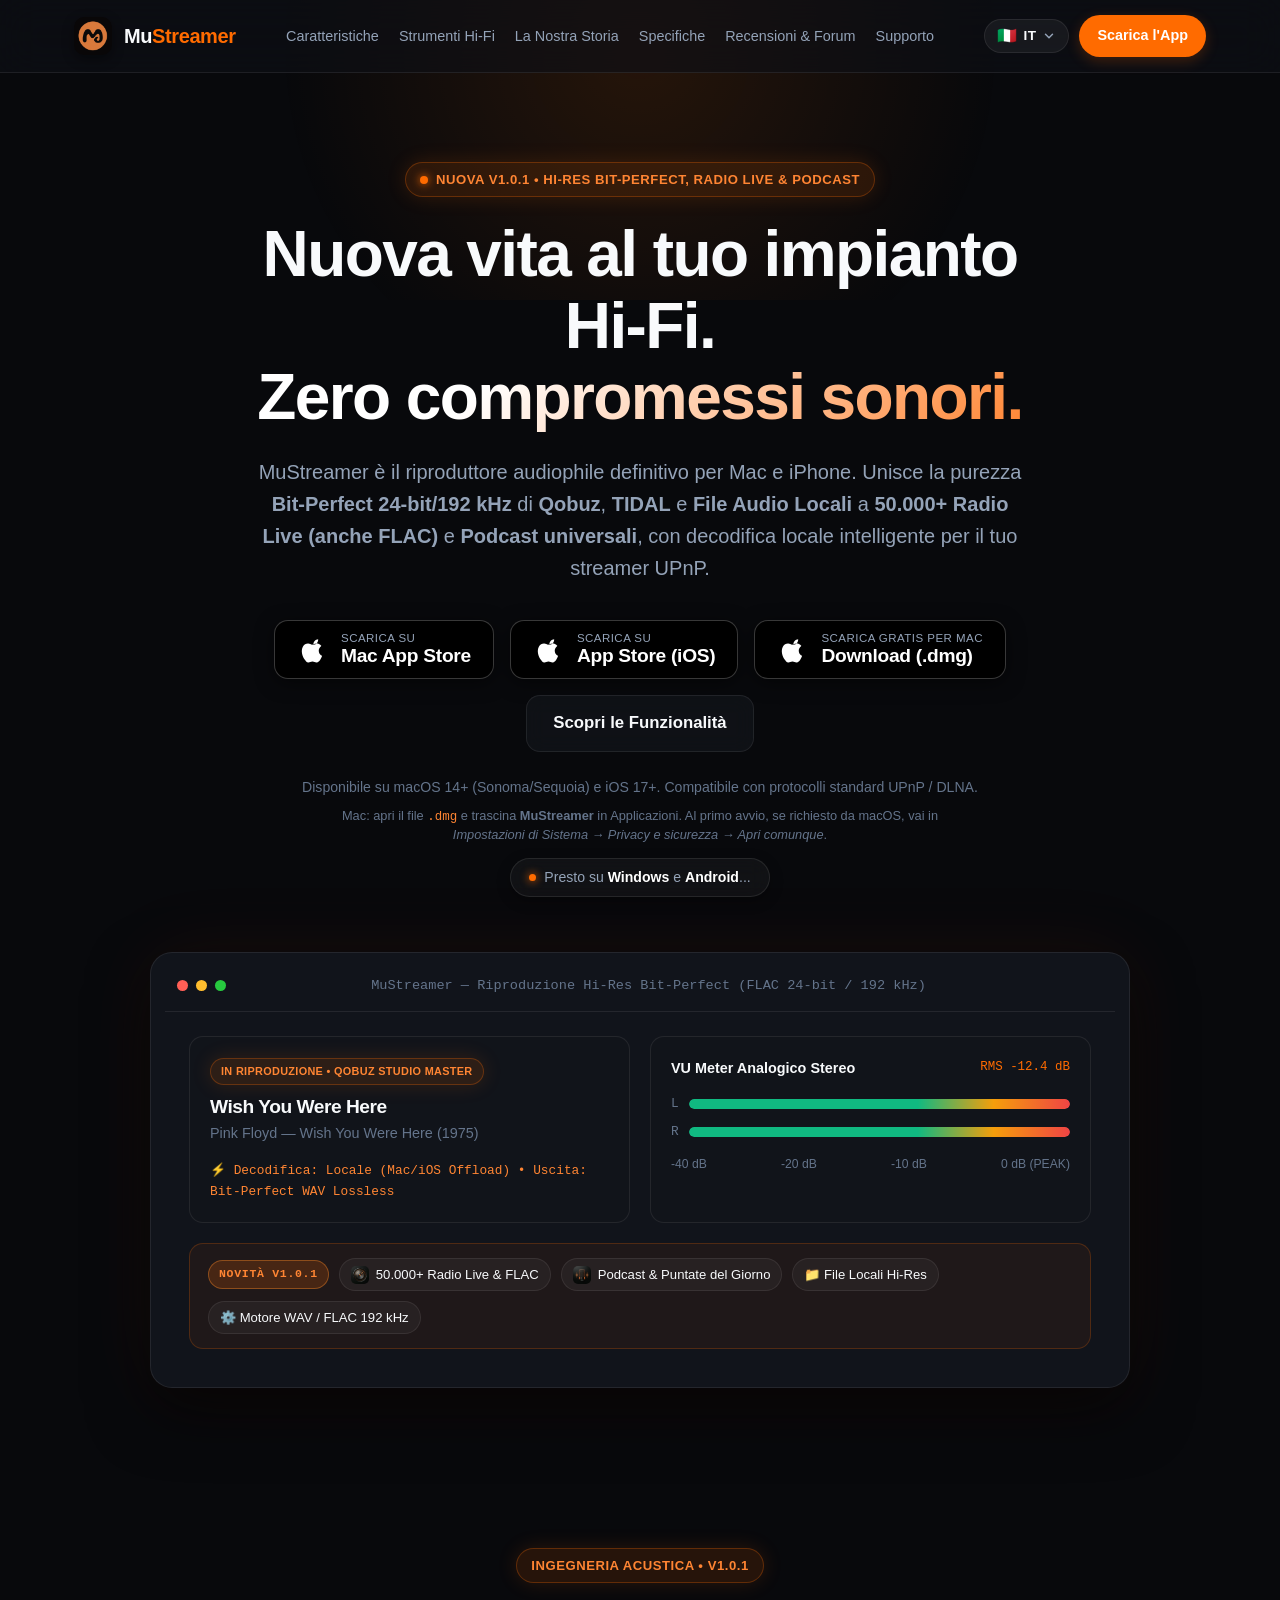
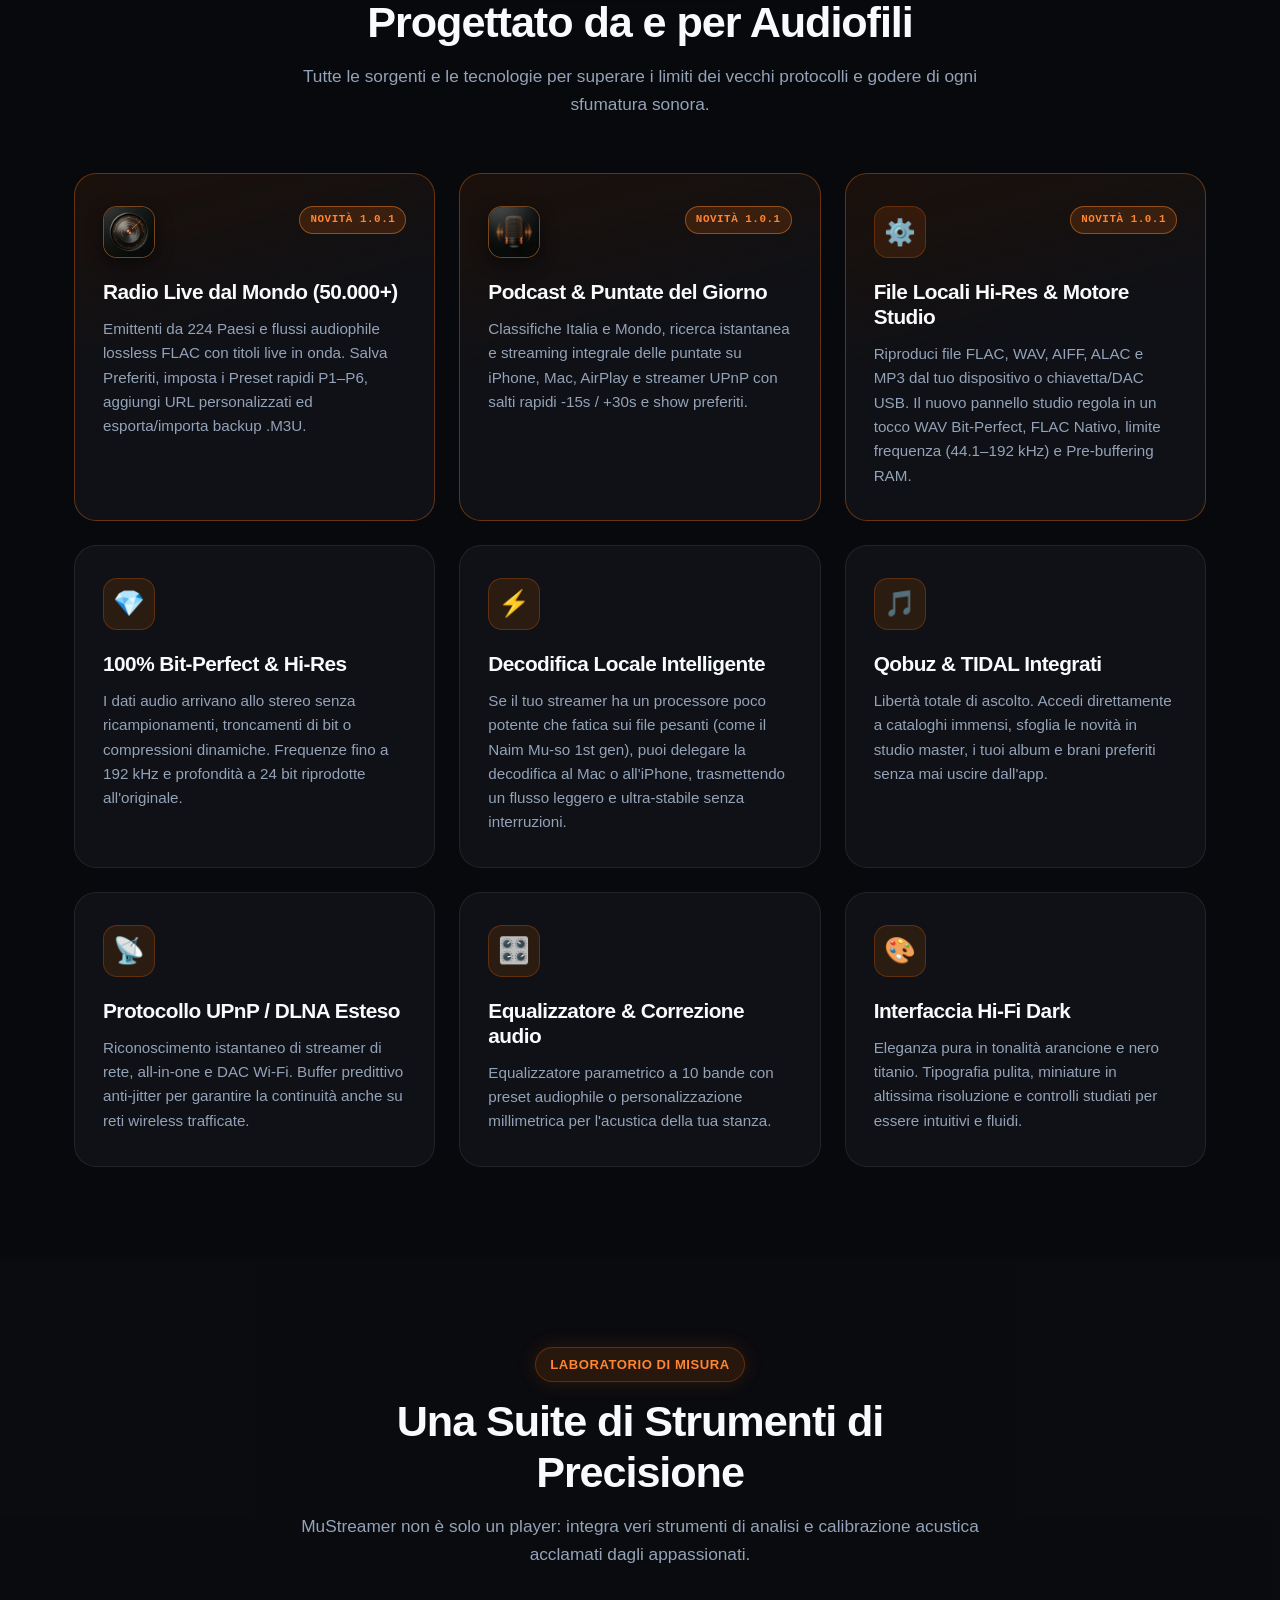
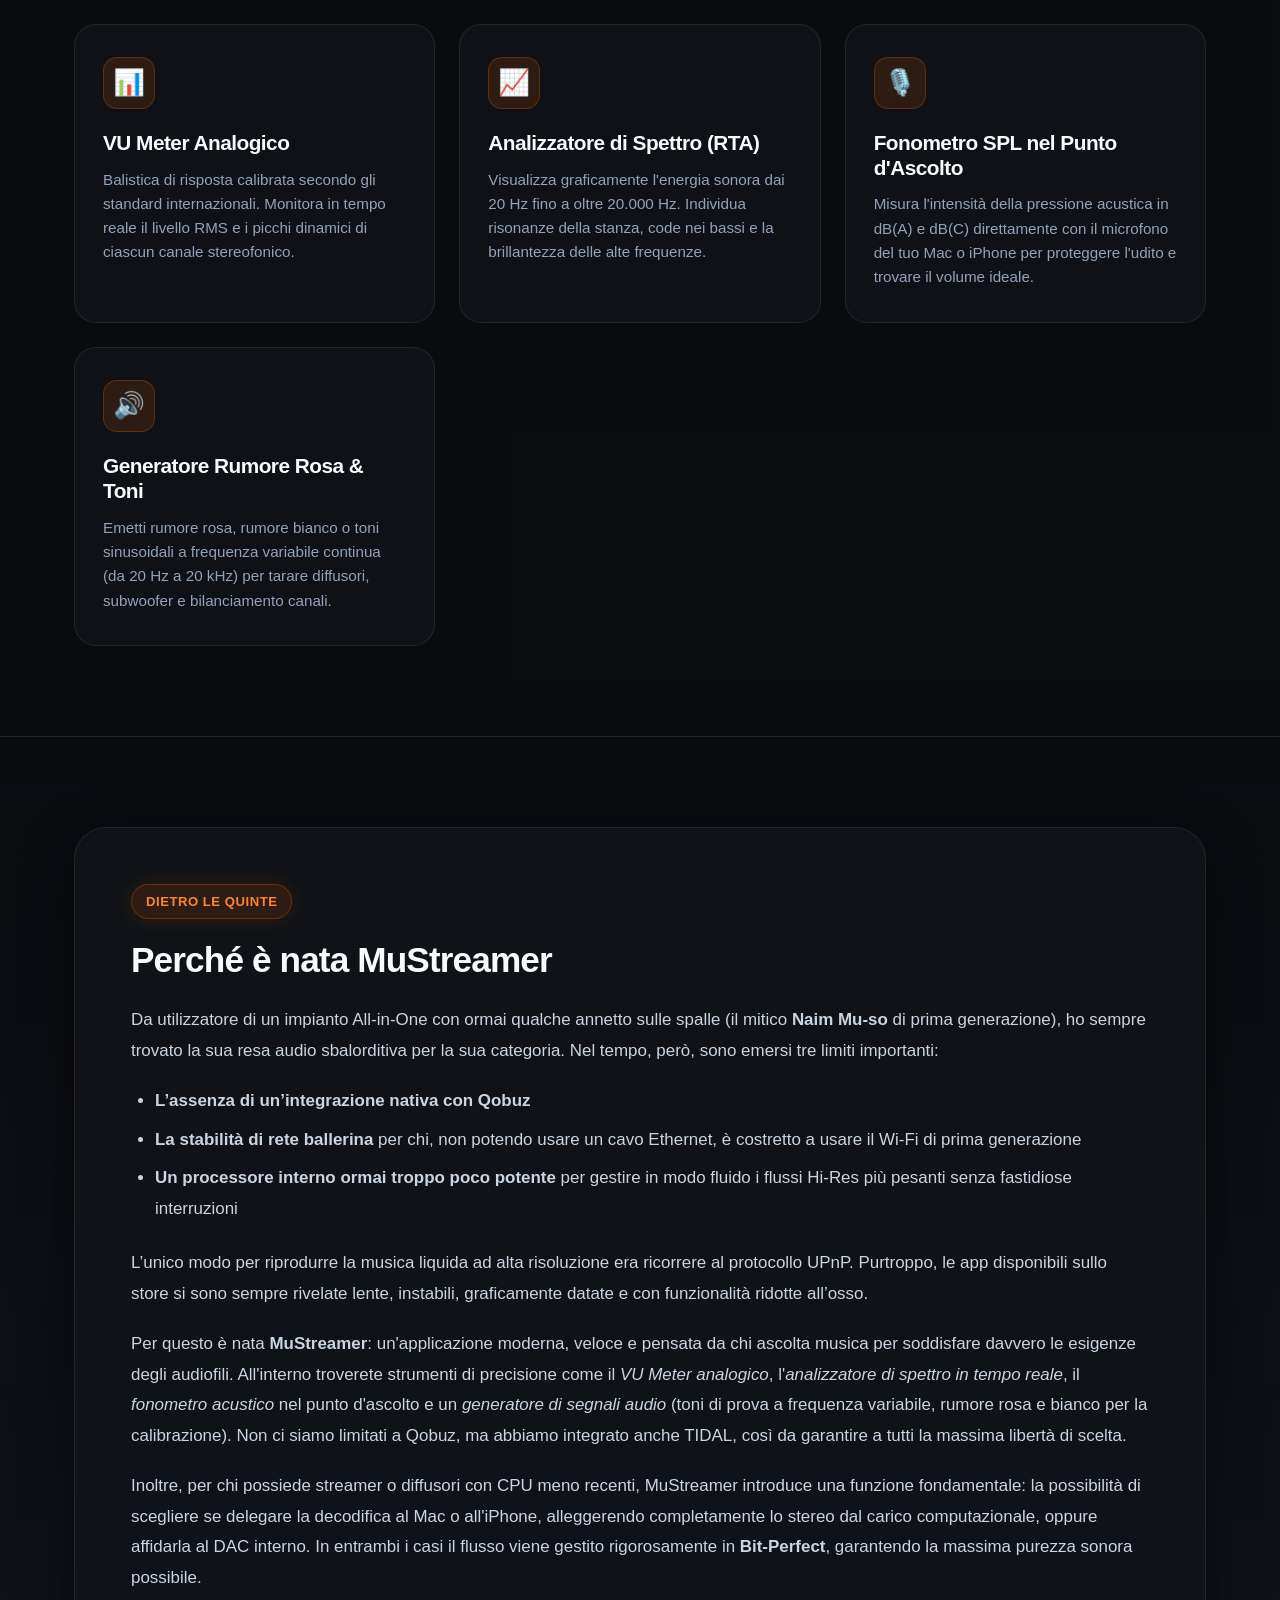
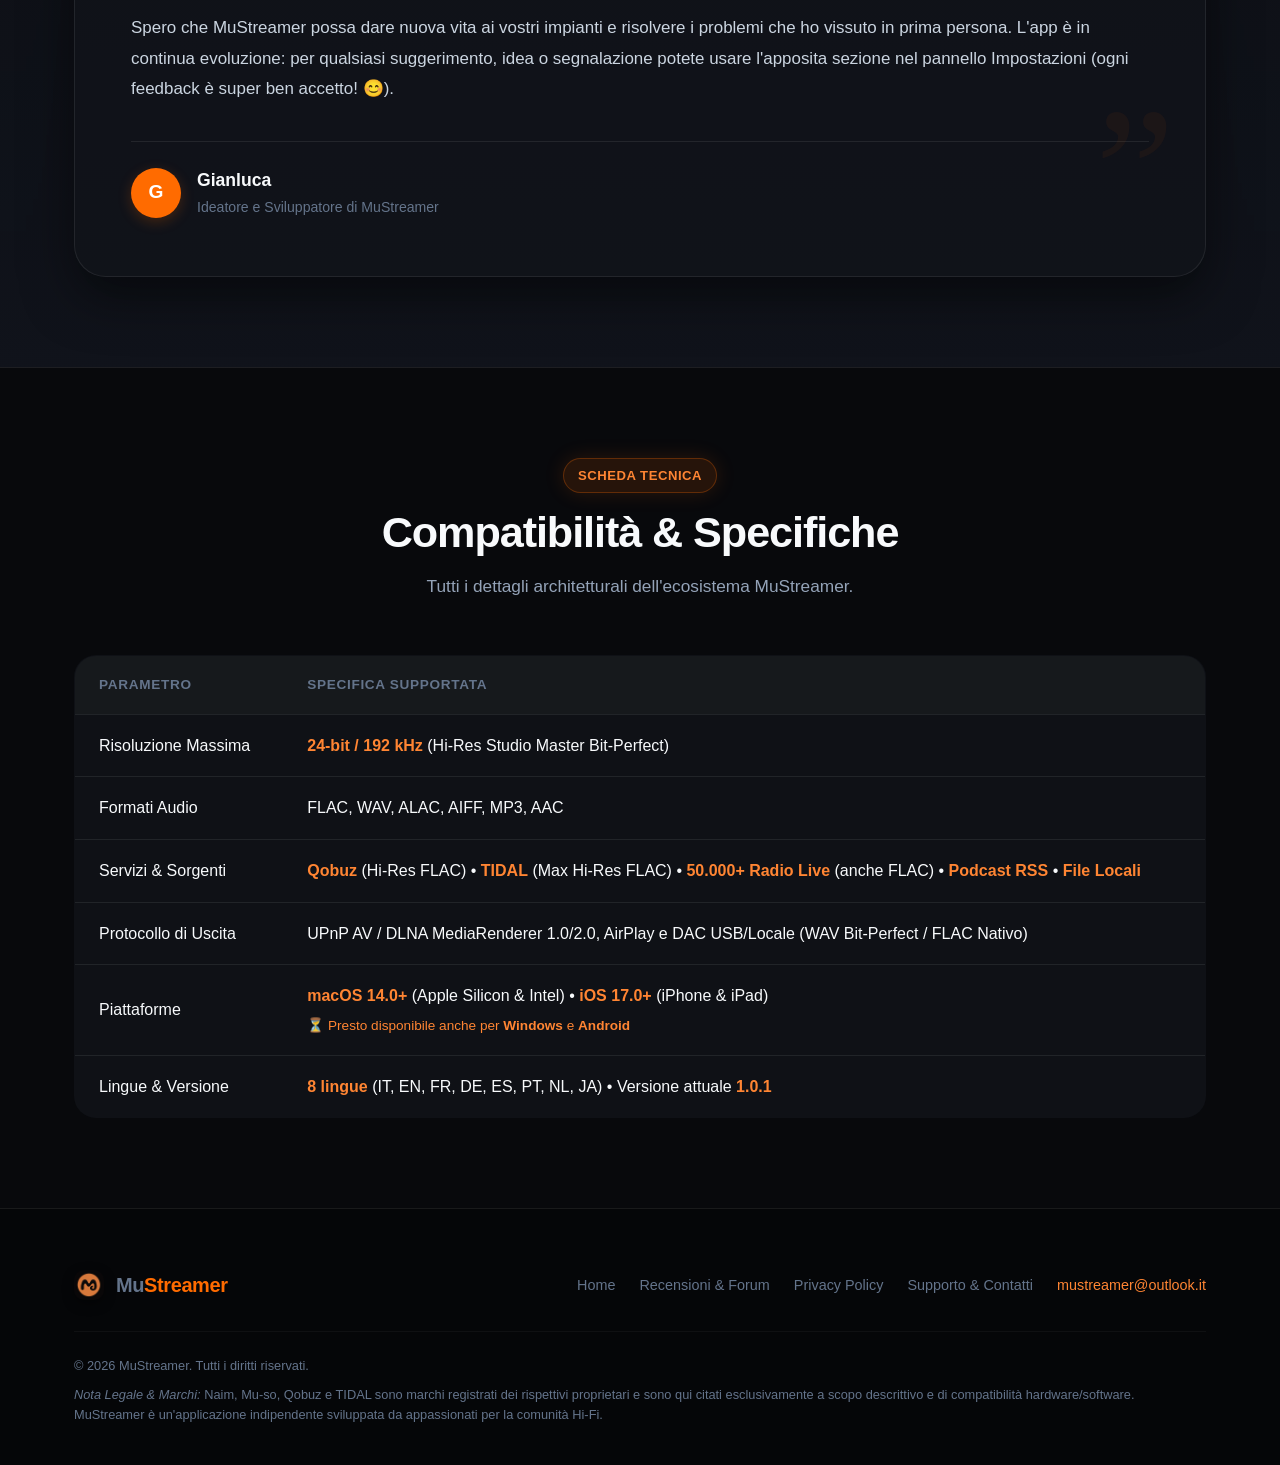
==== index.html @ 6080b7f9 "Unify 6-link navbar across all pages, fix fixed header on scroll, and fix tablet hamburger anchor na" ====
<!DOCTYPE html>
<html lang="it" data-page="index">
<head>
  <meta charset="UTF-8">
  <meta name="viewport" content="width=device-width, initial-scale=1.0">
  <title>MuStreamer 1.0.1 - Streaming Audiophile Bit-Perfect, Radio Live & Podcast per Mac e iPhone</title>
  <meta id="metaDesc" name="description" content="MuStreamer 1.0.1 ridà vita al tuo impianto Hi-Fi: streaming Bit-Perfect 24-bit/192 kHz, Qobuz, TIDAL, 50.000+ Radio Live (anche FLAC), Podcast, File Audio Locali e strumenti di precisione (VU Meter, RTA, Fonometro).">
  <meta name="apple-itunes-app" content="app-id=6834350144">
  <meta name="robots" content="index, follow">
  <meta name="google-site-verification" content="jEijojMqZN0PzeMGrOBVJyZ8z1R-L2QBl49ekKjC9LM" />
  <link rel="canonical" href="https://mustreamer.github.io/">
  
  <!-- Favicon & Icons -->
  <link rel="icon" href="/favicon.ico" sizes="any">
  <link rel="icon" type="image/png" sizes="48x48" href="/assets/favicon-48.png">
  <link rel="icon" type="image/png" sizes="96x96" href="/assets/favicon-96.png">
  <link rel="icon" type="image/png" sizes="192x192" href="/assets/favicon-192.png">
  <link rel="shortcut icon" href="/favicon.ico">
  <link rel="apple-touch-icon" sizes="180x180" href="/assets/apple-touch-icon.png">
  <link rel="stylesheet" href="style.css?v=20261119d">
  
  <!-- Open Graph / Meta Social -->
  <meta property="og:site_name" content="MuStreamer">
  <meta property="og:title" content="MuStreamer 1.0.1 - Streaming Hi-Fi Bit-Perfect, Radio & Podcast">
  <meta property="og:description" content="Streaming audiophile Bit-Perfect per Qobuz, TIDAL, 50.000+ Radio Live FLAC, Podcast e File Locali su Mac, iPhone e streamer UPnP/DLNA come Naim Mu-so.">
  <meta property="og:url" content="https://mustreamer.github.io/">
  <meta property="og:image" content="https://mustreamer.github.io/assets/icon.png">
  <meta property="og:type" content="website">
  <meta name="twitter:card" content="summary">
  <meta name="twitter:title" content="MuStreamer 1.0.1 - Streaming Hi-Fi Bit-Perfect, Radio & Podcast">
  <meta name="twitter:description" content="Streaming audiophile Bit-Perfect per Qobuz, TIDAL, 50.000+ Radio Live FLAC, Podcast e File Locali su Mac e iPhone.">
  <meta name="twitter:image" content="https://mustreamer.github.io/assets/icon.png">

  <!-- Structured Data (Google Rich Results / Site Name) -->
  <script type="application/ld+json">
  {
    "@context": "https://schema.org",
    "@graph": [
      {
        "@type": "WebSite",
        "name": "MuStreamer",
        "alternateName": ["MuStreamer App", "mustreamer"],
        "url": "https://mustreamer.github.io/"
      },
      {
        "@type": "SoftwareApplication",
        "name": "MuStreamer",
        "applicationCategory": "MultimediaApplication",
        "operatingSystem": "macOS 14.0+, iOS 17.0+",
        "url": "https://mustreamer.github.io/",
        "downloadUrl": "https://apps.apple.com/app/mustreamer/id6834350144",
        "installUrl": "https://mustreamer.github.io/downloads/MuStreamer-macOS.dmg",
        "softwareVersion": "1.0.1",
        "image": "https://mustreamer.github.io/assets/icon.png",
        "description": "Riproduttore audiophile Bit-Perfect fino a 24-bit/192 kHz con integrazione nativa Qobuz e TIDAL, 50.000+ Radio Live FLAC, Podcast universali, File Locali Hi-Res, decodifica locale offload UPnP/DLNA e strumenti Hi-Fi.",
        "offers": {
          "@type": "Offer",
          "price": "0",
          "priceCurrency": "EUR"
        },
        "author": {
          "@type": "Person",
          "name": "Gianluca",
          "email": "mailto:mustreamer@outlook.it"
        }
      }
    ]
  }
  </script>
</head>
<body>

  <!-- Header -->
  <header class="site-header">
    <div class="container nav-container">
      <div class="mobile-nav-switcher" id="mobileNavSwitcher">
        <button type="button" class="mobile-nav-btn" id="mobileNavBtn" aria-haspopup="true" aria-expanded="false" aria-label="Pagine del sito">
          <svg class="mobile-nav-icon" width="18" height="18" viewBox="0 0 24 24" fill="none" stroke="currentColor" stroke-width="2.2" stroke-linecap="round" stroke-linejoin="round" aria-hidden="true">
            <line x1="4" y1="6" x2="20" y2="6"></line>
            <line x1="4" y1="12" x2="20" y2="12"></line>
            <line x1="4" y1="18" x2="20" y2="18"></line>
          </svg>
          <span class="sr-only" id="currentMobilePage" data-i18n="footer.home">Home</span>
        </button>
        <div class="mobile-nav-menu" id="mobileNavMenu" role="menu">
          <a href="#home" class="mobile-nav-option active" data-mobile-target="home" role="menuitem">
            <span class="mobile-nav-opt-label" data-i18n="footer.home">Home</span>
            <span class="mobile-nav-opt-dot" aria-hidden="true"></span>
          </a>
          <a href="#features" class="mobile-nav-option" data-mobile-target="features" role="menuitem">
            <span class="mobile-nav-opt-label" data-i18n="nav.features">Caratteristiche</span>
            <span class="mobile-nav-opt-dot" aria-hidden="true"></span>
          </a>
          <a href="#audiophile-tools" class="mobile-nav-option" data-mobile-target="tools" role="menuitem">
            <span class="mobile-nav-opt-label" data-i18n="nav.tools">Strumenti Hi-Fi</span>
            <span class="mobile-nav-opt-dot" aria-hidden="true"></span>
          </a>
          <a href="#story" class="mobile-nav-option" data-mobile-target="story" role="menuitem">
            <span class="mobile-nav-opt-label" data-i18n="nav.story">La Nostra Storia</span>
            <span class="mobile-nav-opt-dot" aria-hidden="true"></span>
          </a>
          <a href="#specs" class="mobile-nav-option" data-mobile-target="specs" role="menuitem">
            <span class="mobile-nav-opt-label" data-i18n="nav.specs">Specifiche</span>
            <span class="mobile-nav-opt-dot" aria-hidden="true"></span>
          </a>
          <div class="mobile-nav-divider" role="separator"></div>
          <a href="community.html" class="mobile-nav-option" data-mobile-target="community" role="menuitem">
            <span class="mobile-nav-opt-label" data-i18n="nav.community">Recensioni & Forum</span>
            <span class="mobile-nav-opt-dot" aria-hidden="true"></span>
          </a>
          <a href="support.html" class="mobile-nav-option" data-mobile-target="support" role="menuitem">
            <span class="mobile-nav-opt-label" data-i18n="nav.support">Supporto</span>
            <span class="mobile-nav-opt-dot" aria-hidden="true"></span>
          </a>
          <a href="privacy.html" class="mobile-nav-option" data-mobile-target="privacy" role="menuitem">
            <span class="mobile-nav-opt-label" data-i18n="nav.privacy">Privacy Policy</span>
            <span class="mobile-nav-opt-dot" aria-hidden="true"></span>
          </a>
        </div>
      </div>
      <a href="index.html" class="brand">
        <img src="assets/icon.png" alt="MuStreamer Logo" class="brand-icon" width="36" height="36">
        <span>Mu<span class="text-accent">Streamer</span></span>
      </a>
      <ul class="nav-links">
        <li><a href="#features" data-i18n="nav.features">Caratteristiche</a></li>
        <li><a href="#audiophile-tools" data-i18n="nav.tools">Strumenti Hi-Fi</a></li>
        <li><a href="#story" data-i18n="nav.story">La Nostra Storia</a></li>
        <li><a href="#specs" data-i18n="nav.specs">Specifiche</a></li>
        <li><a href="community.html" data-i18n="nav.community">Recensioni & Forum</a></li>
        <li><a href="support.html" data-i18n="nav.support">Supporto</a></li>
      </ul>
      <div class="nav-actions">
        <div class="lang-switcher" id="langSwitcher">
          <button type="button" class="lang-btn" id="langBtn" aria-haspopup="listbox" aria-expanded="false" aria-label="Cambia lingua">
            <span class="lang-flag" id="currentLangFlag">🇮🇹</span>
            <span class="lang-code" id="currentLangCode">IT</span>
            <svg class="lang-chevron" width="14" height="14" viewBox="0 0 24 24" fill="none" stroke="currentColor" stroke-width="2.5" stroke-linecap="round" stroke-linejoin="round"><polyline points="6 9 12 15 18 9"></polyline></svg>
          </button>
          <div class="lang-menu" id="langMenu" role="listbox" aria-label="Seleziona lingua">
            <button type="button" class="lang-option active" data-lang="it" role="option"><span class="lang-opt-flag">🇮🇹</span><span class="lang-opt-name">Italiano</span><span class="lang-opt-check">✓</span></button>
            <button type="button" class="lang-option" data-lang="en" role="option"><span class="lang-opt-flag">🇬🇧</span><span class="lang-opt-name">English</span><span class="lang-opt-check">✓</span></button>
            <button type="button" class="lang-option" data-lang="fr" role="option"><span class="lang-opt-flag">🇫🇷</span><span class="lang-opt-name">Français</span><span class="lang-opt-check">✓</span></button>
            <button type="button" class="lang-option" data-lang="de" role="option"><span class="lang-opt-flag">🇩🇪</span><span class="lang-opt-name">Deutsch</span><span class="lang-opt-check">✓</span></button>
            <button type="button" class="lang-option" data-lang="es" role="option"><span class="lang-opt-flag">🇪🇸</span><span class="lang-opt-name">Español</span><span class="lang-opt-check">✓</span></button>
            <button type="button" class="lang-option" data-lang="pt" role="option"><span class="lang-opt-flag">🇵🇹</span><span class="lang-opt-name">Português</span><span class="lang-opt-check">✓</span></button>
            <button type="button" class="lang-option" data-lang="nl" role="option"><span class="lang-opt-flag">🇳🇱</span><span class="lang-opt-name">Nederlands</span><span class="lang-opt-check">✓</span></button>
            <button type="button" class="lang-option" data-lang="ja" role="option"><span class="lang-opt-flag">🇯🇵</span><span class="lang-opt-name">日本語</span><span class="lang-opt-check">✓</span></button>
          </div>
        </div>
        <a href="#download" class="header-cta" data-i18n="nav.cta">Scarica l'App</a>
      </div>
    </div>
  </header>

  <!-- Hero Section -->
  <main>
    <section class="hero mobile-active" id="home" data-mobile-section="home">
      <div class="container hero-content">
        <div class="badge">
          <span class="badge-pulse"></span>
          <span data-i18n="hero.badge">Nuova v1.0.1 • Hi-Res Bit-Perfect, Radio Live &amp; Podcast</span>
        </div>
        
        <h1 data-i18n="hero.title">Nuova vita al tuo impianto Hi-Fi.<br><span class="text-gradient">Zero compromessi sonori.</span></h1>
        
        <p class="lead" data-i18n="hero.lead">
          MuStreamer è il riproduttore audiophile definitivo per Mac e iPhone. Unisce la purezza <strong>Bit-Perfect 24-bit/192 kHz</strong> di <strong>Qobuz</strong>, <strong>TIDAL</strong> e <strong>File Audio Locali</strong> a <strong>50.000+ Radio Live (anche FLAC)</strong> e <strong>Podcast universali</strong>, con decodifica locale intelligente per il tuo streamer UPnP.
        </p>

        <div class="hero-actions" id="download">
          <!-- Mac App Store Official Link -->
          <a href="https://apps.apple.com/app/mustreamer/id6834350144" class="app-store-btn app-store-link" target="_blank" rel="noopener" data-goatcounter-click="click-mac-appstore" data-goatcounter-title="Click Mac App Store">
            <svg width="28" height="28" viewBox="0 0 24 24" fill="currentColor"><path d="M18.71 19.5c-.83 1.24-1.71 2.45-3.05 2.47-1.34.03-1.77-.79-3.29-.79-1.53 0-2 .77-3.27.82-1.31.05-2.3-1.32-3.14-2.53C4.25 17 2.94 12.45 4.7 9.39c.87-1.52 2.43-2.48 4.12-2.51 1.28-.02 2.5.87 3.29.87.78 0 2.26-1.07 3.81-.91.65.03 2.47.26 3.64 1.98-.09.06-2.17 1.28-2.15 3.81.03 3.02 2.65 4.03 2.68 4.04-.03.07-.42 1.44-1.38 2.83M15.97 6.37c.64-.78 1.08-1.86.96-2.95-1 .04-2.14.67-2.81 1.45-.58.68-1.1 1.77-.96 2.84 1.12.09 2.19-.57 2.81-1.34z"/></svg>
            <div class="app-store-btn-text">
              <span class="caption" data-i18n="hero.iosCaption">Scarica su</span>
              <span class="store-name">Mac App Store</span>
            </div>
          </a>

          <!-- iOS App Store Official Link -->
          <a href="https://apps.apple.com/app/mustreamer/id6834350144" class="app-store-btn app-store-link" target="_blank" rel="noopener" data-goatcounter-click="click-ios-appstore" data-goatcounter-title="Click App Store (iOS)">
            <svg width="28" height="28" viewBox="0 0 24 24" fill="currentColor"><path d="M18.71 19.5c-.83 1.24-1.71 2.45-3.05 2.47-1.34.03-1.77-.79-3.29-.79-1.53 0-2 .77-3.27.82-1.31.05-2.3-1.32-3.14-2.53C4.25 17 2.94 12.45 4.7 9.39c.87-1.52 2.43-2.48 4.12-2.51 1.28-.02 2.5.87 3.29.87.78 0 2.26-1.07 3.81-.91.65.03 2.47.26 3.64 1.98-.09.06-2.17 1.28-2.15 3.81.03 3.02 2.65 4.03 2.68 4.04-.03.07-.42 1.44-1.38 2.83M15.97 6.37c.64-.78 1.08-1.86.96-2.95-1 .04-2.14.67-2.81 1.45-.58.68-1.1 1.77-.96 2.84 1.12.09 2.19-.57 2.81-1.34z"/></svg>
            <div class="app-store-btn-text">
              <span class="caption" data-i18n="hero.iosCaption">Scarica su</span>
              <span class="store-name">App Store (iOS)</span>
            </div>
          </a>

          <!-- Direct macOS DMG Download -->
          <a href="downloads/MuStreamer-macOS.dmg" class="app-store-btn" download="MuStreamer-macOS.dmg" data-goatcounter-click="download-macos-dmg" data-goatcounter-title="Download macOS (.dmg)">
            <svg width="28" height="28" viewBox="0 0 24 24" fill="currentColor"><path d="M18.71 19.5c-.83 1.24-1.71 2.45-3.05 2.47-1.34.03-1.77-.79-3.29-.79-1.53 0-2 .77-3.27.82-1.31.05-2.3-1.32-3.14-2.53C4.25 17 2.94 12.45 4.7 9.39c.87-1.52 2.43-2.48 4.12-2.51 1.28-.02 2.5.87 3.29.87.78 0 2.26-1.07 3.81-.91.65.03 2.47.26 3.64 1.98-.09.06-2.17 1.28-2.15 3.81.03 3.02 2.65 4.03 2.68 4.04-.03.07-.42 1.44-1.38 2.83M15.97 6.37c.64-.78 1.08-1.86.96-2.95-1 .04-2.14.67-2.81 1.45-.58.68-1.1 1.77-.96 2.84 1.12.09 2.19-.57 2.81-1.34z"/></svg>
            <div class="app-store-btn-text">
              <span class="caption" data-i18n="hero.macCaption">Scarica gratis per Mac</span>
              <span class="store-name" data-i18n="hero.macStore">Download (.dmg)</span>
            </div>
          </a>

          <a href="#features" class="btn-secondary" data-i18n="hero.discoverBtn">
            Scopri le Funzionalità
          </a>
        </div>
        <p class="hero-subtitle" data-i18n="hero.subtitle">Disponibile su macOS 14+ (Sonoma/Sequoia) e iOS 17+. Compatibile con protocolli standard UPnP / DLNA.</p>
        <p class="hero-mac-tip" data-i18n="hero.macTip">Mac: apri il file <code>.dmg</code> e trascina <strong>MuStreamer</strong> in Applicazioni. Al primo avvio, se richiesto da macOS, vai in <em>Impostazioni di Sistema &rarr; Privacy e sicurezza &rarr; Apri comunque</em>.</p>
        
        <div class="coming-soon-badge">
          <span class="dot"></span>
          <span data-i18n="hero.comingSoon">Presto su <strong>Windows</strong> e <strong>Android</strong>...</span>
        </div>
      </div>

      <div class="container">
        <!-- Mockup Visualizer Frame -->
        <div class="hero-mockup-wrap">
          <div class="hero-mockup-frame">
            <div class="mockup-header-bar">
              <span class="mockup-dot red"></span>
              <span class="mockup-dot yellow"></span>
              <span class="mockup-dot green"></span>
              <span class="mockup-title" data-i18n="mockup.title">MuStreamer — Riproduzione Hi-Res Bit-Perfect (FLAC 24-bit / 192 kHz)</span>
            </div>

            <div class="mockup-body">
              <div class="mockup-card">
                <span class="badge mockup-card-badge" data-i18n="mockup.nowPlaying">In Riproduzione • Qobuz Studio Master</span>
                <h3 style="font-size: 1.2rem; margin-bottom: 4px;">Wish You Were Here</h3>
                <p style="color: var(--text-muted); font-size: 0.9rem;">Pink Floyd — Wish You Were Here (1975)</p>
                <div style="margin-top: 16px; font-family: var(--font-mono); font-size: 0.8rem; color: var(--accent-light);" data-i18n="mockup.decodeLine">
                  ⚡ Decodifica: Locale (Mac/iOS Offload) &bull; Uscita: Bit-Perfect WAV Lossless
                </div>
              </div>

              <div class="mockup-card">
                <div style="display: flex; justify-content: space-between; align-items: center; gap: 10px;">
                  <span style="font-size: 0.9rem; font-weight: 600;" data-i18n="mockup.vumeterTitle">VU Meter Analogico Stereo</span>
                  <span style="font-family: var(--font-mono); font-size: 0.78rem; color: var(--accent); white-space: nowrap;">RMS -12.4 dB</span>
                </div>
                <div class="vumeter-sim">
                  <div class="vu-channel">
                    <span>L</span>
                    <div class="vu-bar"><div class="vu-fill"></div></div>
                  </div>
                  <div class="vu-channel">
                    <span>R</span>
                    <div class="vu-bar"><div class="vu-fill r"></div></div>
                  </div>
                </div>
                <div style="margin-top: 12px; font-size: 0.76rem; color: var(--text-muted); display: flex; justify-content: space-between;">
                  <span>-40 dB</span>
                  <span>-20 dB</span>
                  <span>-10 dB</span>
                  <span>0 dB (PEAK)</span>
                </div>
              </div>

              <div class="whats-new-strip">
                <span class="whats-new-label" data-i18n="mockup.newLabel">Novità v1.0.1</span>
                <span class="whats-new-chip">
                  <img src="assets/radio-mode.png" alt="Radio Live">
                  <span data-i18n="mockup.newRadio">50.000+ Radio Live &amp; FLAC</span>
                </span>
                <span class="whats-new-chip">
                  <img src="assets/podcast-mode.png" alt="Podcast">
                  <span data-i18n="mockup.newPodcast">Podcast &amp; Puntate del Giorno</span>
                </span>
                <span class="whats-new-chip" data-i18n="mockup.newLocal">📁 File Locali Hi-Res</span>
                <span class="whats-new-chip" data-i18n="mockup.newEngine">⚙️ Motore WAV / FLAC 192 kHz</span>
              </div>
            </div>
          </div>
        </div>
      </div>
    </section>

    <!-- Features Section -->
    <section id="features" data-mobile-section="features">
      <div class="container">
        <div class="section-head">
          <span class="badge" data-i18n="features.badge">Ingegneria Acustica • v1.0.1</span>
          <h2 data-i18n="features.title">Progettato da e per Audiofili</h2>
          <p data-i18n="features.subtitle">Tutte le sorgenti e le tecnologie per superare i limiti dei vecchi protocolli e godere di ogni sfumatura sonora.</p>
        </div>

        <div class="features-grid">
          <!-- NEW 1.0.1 Card 7: Radio Live -->
          <div class="feature-card feature-card-new">
            <div class="feature-card-head">
              <div class="feature-icon feature-icon-art">
                <img src="assets/radio-mode.png" alt="Radio Live">
              </div>
              <span class="feature-new-pill" data-i18n="features.newTag">Novità 1.0.1</span>
            </div>
            <h3 data-i18n="features.c7Title">Radio Live dal Mondo (50.000+)</h3>
            <p data-i18n="features.c7Desc">Emittenti da 224 Paesi e flussi audiophile lossless FLAC con titoli live in onda. Salva Preferiti, imposta i Preset rapidi P1–P6, aggiungi URL personalizzati ed esporta/importa backup .M3U.</p>
          </div>

          <!-- NEW 1.0.1 Card 8: Podcast Universali -->
          <div class="feature-card feature-card-new">
            <div class="feature-card-head">
              <div class="feature-icon feature-icon-art">
                <img src="assets/podcast-mode.png" alt="Podcast">
              </div>
              <span class="feature-new-pill" data-i18n="features.newTag">Novità 1.0.1</span>
            </div>
            <h3 data-i18n="features.c8Title">Podcast &amp; Puntate del Giorno</h3>
            <p data-i18n="features.c8Desc">Classifiche Italia e Mondo, ricerca istantanea e streaming integrale delle puntate su iPhone, Mac, AirPlay e streamer UPnP con salti rapidi -15s / +30s e show preferiti.</p>
          </div>

          <!-- NEW 1.0.1 Card 9: File Locali & Pannello Motore Audio -->
          <div class="feature-card feature-card-new">
            <div class="feature-card-head">
              <div class="feature-icon">⚙️</div>
              <span class="feature-new-pill" data-i18n="features.newTag">Novità 1.0.1</span>
            </div>
            <h3 data-i18n="features.c9Title">File Locali Hi-Res &amp; Motore Studio</h3>
            <p data-i18n="features.c9Desc">Riproduci file FLAC, WAV, AIFF, ALAC e MP3 dal tuo dispositivo o chiavetta/DAC USB. Il nuovo pannello studio regola in un tocco WAV Bit-Perfect, FLAC Nativo, limite frequenza (44.1–192 kHz) e Pre-buffering RAM.</p>
          </div>

          <!-- Card 1 -->
          <div class="feature-card">
            <div class="feature-icon">💎</div>
            <h3 data-i18n="features.c1Title">100% Bit-Perfect & Hi-Res</h3>
            <p data-i18n="features.c1Desc">I dati audio arrivano allo stereo senza ricampionamenti, troncamenti di bit o compressioni dinamiche. Frequenze fino a 192 kHz e profondità a 24 bit riprodotte all'originale.</p>
          </div>

          <!-- Card 2 -->
          <div class="feature-card">
            <div class="feature-icon">⚡</div>
            <h3 data-i18n="features.c2Title">Decodifica Locale Intelligente</h3>
            <p data-i18n="features.c2Desc">Se il tuo streamer ha un processore poco potente che fatica sui file pesanti (come il Naim Mu-so 1st gen), puoi delegare la decodifica al Mac o all'iPhone, trasmettendo un flusso leggero e ultra-stabile senza interruzioni.</p>
          </div>

          <!-- Card 3 -->
          <div class="feature-card">
            <div class="feature-icon">🎵</div>
            <h3 data-i18n="features.c3Title">Qobuz & TIDAL Integrati</h3>
            <p data-i18n="features.c3Desc">Libertà totale di ascolto. Accedi direttamente a cataloghi immensi, sfoglia le novità in studio master, i tuoi album e brani preferiti senza mai uscire dall'app.</p>
          </div>

          <!-- Card 4 -->
          <div class="feature-card">
            <div class="feature-icon">📡</div>
            <h3 data-i18n="features.c4Title">Protocollo UPnP / DLNA Esteso</h3>
            <p data-i18n="features.c4Desc">Riconoscimento istantaneo di streamer di rete, all-in-one e DAC Wi-Fi. Buffer predittivo anti-jitter per garantire la continuità anche su reti wireless trafficate.</p>
          </div>

          <!-- Card 5 -->
          <div class="feature-card">
            <div class="feature-icon">🎛️</div>
            <h3 data-i18n="features.c5Title">Equalizzatore & Correzione audio</h3>
            <p data-i18n="features.c5Desc">Equalizzatore parametrico a 10 bande con preset audiophile o personalizzazione millimetrica per l'acustica della tua stanza.</p>
          </div>

          <!-- Card 6 -->
          <div class="feature-card">
            <div class="feature-icon">🎨</div>
            <h3 data-i18n="features.c6Title">Interfaccia Hi-Fi Dark</h3>
            <p data-i18n="features.c6Desc">Eleganza pura in tonalità arancione e nero titanio. Tipografia pulita, miniature in altissima risoluzione e controlli studiati per essere intuitivi e fluidi.</p>
          </div>
        </div>
      </div>
    </section>

    <!-- Audiophile Tools Section -->
    <section id="audiophile-tools" data-mobile-section="tools" style="background: rgba(14, 16, 22, 0.45);">
      <div class="container">
        <div class="section-head">
          <span class="badge" data-i18n="tools.badge">Laboratorio di Misura</span>
          <h2 data-i18n="tools.title">Una Suite di Strumenti di Precisione</h2>
          <p data-i18n="tools.subtitle">MuStreamer non è solo un player: integra veri strumenti di analisi e calibrazione acustica acclamati dagli appassionati.</p>
        </div>

        <div class="features-grid">
          <div class="feature-card">
            <div class="feature-icon">📊</div>
            <h3 data-i18n="tools.c1Title">VU Meter Analogico</h3>
            <p data-i18n="tools.c1Desc">Balistica di risposta calibrata secondo gli standard internazionali. Monitora in tempo reale il livello RMS e i picchi dinamici di ciascun canale stereofonico.</p>
          </div>

          <div class="feature-card">
            <div class="feature-icon">📈</div>
            <h3 data-i18n="tools.c2Title">Analizzatore di Spettro (RTA)</h3>
            <p data-i18n="tools.c2Desc">Visualizza graficamente l'energia sonora dai 20 Hz fino a oltre 20.000 Hz. Individua risonanze della stanza, code nei bassi e la brillantezza delle alte frequenze.</p>
          </div>

          <div class="feature-card">
            <div class="feature-icon">🎙️</div>
            <h3 data-i18n="tools.c3Title">Fonometro SPL nel Punto d'Ascolto</h3>
            <p data-i18n="tools.c3Desc">Misura l'intensità della pressione acustica in dB(A) e dB(C) direttamente con il microfono del tuo Mac o iPhone per proteggere l'udito e trovare il volume ideale.</p>
          </div>

          <div class="feature-card">
            <div class="feature-icon">🔊</div>
            <h3 data-i18n="tools.c4Title">Generatore Rumore Rosa & Toni</h3>
            <p data-i18n="tools.c4Desc">Emetti rumore rosa, rumore bianco o toni sinusoidali a frequenza variabile continua (da 20 Hz a 20 kHz) per tarare diffusori, subwoofer e bilanciamento canali.</p>
          </div>
        </div>
      </div>
    </section>

    <!-- Story Section -->
    <section id="story" data-mobile-section="story" class="story-section">
      <div class="container">
        <div class="story-box">
          <span class="badge" style="margin-bottom: 20px;" data-i18n="story.badge">Dietro le quinte</span>
          <h2 style="font-size: 2.2rem; margin-bottom: 24px;" data-i18n="story.title">Perché è nata MuStreamer</h2>
          
          <div class="story-text">
            <p data-i18n="story.p1">
              Da utilizzatore di un impianto All-in-One con ormai qualche annetto sulle spalle (il mitico <strong>Naim Mu-so</strong> di prima generazione), ho sempre trovato la sua resa audio sbalorditiva per la sua categoria. Nel tempo, però, sono emersi tre limiti importanti:
            </p>
            <ul>
              <li data-i18n="story.li1"><strong>L’assenza di un’integrazione nativa con Qobuz</strong></li>
              <li data-i18n="story.li2"><strong>La stabilità di rete ballerina</strong> per chi, non potendo usare un cavo Ethernet, è costretto a usare il Wi-Fi di prima generazione</li>
              <li data-i18n="story.li3"><strong>Un processore interno ormai troppo poco potente</strong> per gestire in modo fluido i flussi Hi-Res più pesanti senza fastidiose interruzioni</li>
            </ul>
            <p data-i18n="story.p2">
              L’unico modo per riprodurre la musica liquida ad alta risoluzione era ricorrere al protocollo UPnP. Purtroppo, le app disponibili sullo store si sono sempre rivelate lente, instabili, graficamente datate e con funzionalità ridotte all’osso.
            </p>
            <p data-i18n="story.p3">
              Per questo è nata <strong>MuStreamer</strong>: un'applicazione moderna, veloce e pensata da chi ascolta musica per soddisfare davvero le esigenze degli audiofili.
              All'interno troverete strumenti di precisione come il <em>VU Meter analogico</em>, l'<em>analizzatore di spettro in tempo reale</em>, il <em>fonometro acustico</em> nel punto d'ascolto e un <em>generatore di segnali audio</em> (toni di prova a frequenza variabile, rumore rosa e bianco per la calibrazione). Non ci siamo limitati a Qobuz, ma abbiamo integrato anche TIDAL, così da garantire a tutti la massima libertà di scelta.
            </p>
            <p data-i18n="story.p4">
              Inoltre, per chi possiede streamer o diffusori con CPU meno recenti, MuStreamer introduce una funzione fondamentale: la possibilità di scegliere se delegare la decodifica al Mac o all'iPhone, alleggerendo completamente lo stereo dal carico computazionale, oppure affidarla al DAC interno. In entrambi i casi il flusso viene gestito rigorosamente in <strong>Bit-Perfect</strong>, garantendo la massima purezza sonora possibile.
            </p>
            <p data-i18n="story.p5">
              Spero che MuStreamer possa dare nuova vita ai vostri impianti e risolvere i problemi che ho vissuto in prima persona. L'app è in continua evoluzione: per qualsiasi suggerimento, idea o segnalazione potete usare l'apposita sezione nel pannello Impostazioni (ogni feedback è super ben accetto! 😊).
            </p>
          </div>

          <div class="story-signature">
            <div class="signature-avatar">G</div>
            <div class="signature-info">
              <strong>Gianluca</strong>
              <span data-i18n="story.role">Ideatore e Sviluppatore di MuStreamer</span>
            </div>
          </div>
        </div>
      </div>
    </section>

    <!-- Technical Specs Section -->
    <section id="specs" data-mobile-section="specs">
      <div class="container">
        <div class="section-head">
          <span class="badge" data-i18n="specs.badge">Scheda Tecnica</span>
          <h2 data-i18n="specs.title">Compatibilità & Specifiche</h2>
          <p data-i18n="specs.subtitle">Tutti i dettagli architetturali dell'ecosistema MuStreamer.</p>
        </div>

        <table class="specs-table">
          <thead>
            <tr>
              <th data-i18n="specs.thParam">Parametro</th>
              <th data-i18n="specs.thSpec">Specifica Supportata</th>
            </tr>
          </thead>
          <tbody>
            <tr>
              <td data-i18n="specs.r1Label">Risoluzione Massima</td>
              <td data-i18n="specs.r1Val"><strong>24-bit / 192 kHz</strong> (Hi-Res Studio Master Bit-Perfect)</td>
            </tr>
            <tr>
              <td data-i18n="specs.r2Label">Formati Audio</td>
              <td>FLAC, WAV, ALAC, AIFF, MP3, AAC</td>
            </tr>
            <tr>
              <td data-i18n="specs.r3Label">Servizi &amp; Sorgenti</td>
              <td data-i18n="specs.r3Val"><strong>Qobuz</strong> (Hi-Res FLAC) &bull; <strong>TIDAL</strong> (Max Hi-Res FLAC) &bull; <strong>50.000+ Radio Live</strong> (anche FLAC) &bull; <strong>Podcast RSS</strong> &bull; <strong>File Locali</strong></td>
            </tr>
            <tr>
              <td data-i18n="specs.r4Label">Protocollo di Uscita</td>
              <td data-i18n="specs.r4Val">UPnP AV / DLNA MediaRenderer 1.0/2.0, AirPlay e DAC USB/Locale (WAV Bit-Perfect / FLAC Nativo)</td>
            </tr>
            <tr>
              <td data-i18n="specs.r5Label">Piattaforme</td>
              <td>
                <strong>macOS 14.0+</strong> (Apple Silicon & Intel) &bull; <strong>iOS 17.0+</strong> (iPhone & iPad)
                <div style="margin-top: 6px; font-size: 0.85rem; color: var(--accent-light);" data-i18n="specs.r5Soon">
                  ⏳ Presto disponibile anche per <strong>Windows</strong> e <strong>Android</strong>
                </div>
              </td>
            </tr>
            <tr>
              <td data-i18n="specs.r6Label">Lingue &amp; Versione</td>
              <td data-i18n="specs.r6Val"><strong>8 lingue</strong> (IT, EN, FR, DE, ES, PT, NL, JA) &bull; Versione attuale <strong>1.0.1</strong></td>
            </tr>
            
          </tbody>
        </table>
      </div>
    </section>

    <!-- Mobile Page Switcher Bar (hidden on Desktop) -->
    <nav class="mobile-section-pager" id="mobileSectionPager" aria-label="Navigazione pagine">
      <div class="container mobile-pager-inner">
        <button type="button" class="mobile-pager-btn mobile-pager-prev" id="mobilePrevBtn">
          <svg width="16" height="16" viewBox="0 0 24 24" fill="none" stroke="currentColor" stroke-width="2.2" stroke-linecap="round" stroke-linejoin="round" aria-hidden="true"><polyline points="15 18 9 12 15 6"></polyline></svg>
          <span id="mobilePrevLabel"></span>
        </button>
        <span class="mobile-pager-indicator" id="mobilePagerIndicator">1 / 5</span>
        <button type="button" class="mobile-pager-btn mobile-pager-next" id="mobileNextBtn">
          <span id="mobileNextLabel"></span>
          <svg width="16" height="16" viewBox="0 0 24 24" fill="none" stroke="currentColor" stroke-width="2.2" stroke-linecap="round" stroke-linejoin="round" aria-hidden="true"><polyline points="9 18 15 12 9 6"></polyline></svg>
        </button>
      </div>
    </nav>
  </main>

  <!-- Footer -->
  <footer class="site-footer">
    <div class="container">
      <div class="footer-top">
        <div class="brand">
          <img src="assets/icon.png" alt="MuStreamer" class="brand-icon" width="30" height="30" style="width: 30px; height: 30px;">
          <span>Mu<span class="text-accent">Streamer</span></span>
        </div>
        <div class="footer-nav">
          <a href="index.html" data-i18n="footer.home">Home</a>
          <a href="community.html" data-i18n="nav.community">Recensioni & Forum</a>
          <a href="privacy.html" data-i18n="footer.privacy">Privacy Policy</a>
          <a href="support.html" data-i18n="footer.support">Supporto & Contatti</a>
          <a href="mailto:mustreamer@outlook.it" style="color: var(--accent-light);">mustreamer@outlook.it</a>
        </div>
      </div>

      <div class="footer-disclaimer">
        <p data-i18n="footer.copy">&copy; 2026 MuStreamer. Tutti i diritti riservati.</p>
        <p style="margin-top: 8px;" data-i18n="footer.disclaimer">
          <em>Nota Legale & Marchi:</em> Naim, Mu-so, Qobuz e TIDAL sono marchi registrati dei rispettivi proprietari e sono qui citati esclusivamente a scopo descrittivo e di compatibilità hardware/software. MuStreamer è un'applicazione indipendente sviluppata da appassionati per la comunità Hi-Fi.
        </p>
      </div>
    </div>
  </footer>

  <!-- Multilingua i18n -->
  <script src="i18n.js?v=20261119d"></script>

  <!-- Configurazione Link Ufficiale Apple App Store -->
  <script>
    // Link ufficiale pubblicato su Apple App Store (iOS, iPadOS & macOS Universal)
    const APPLE_APP_STORE_ID = "6834350144";

    const appStoreTargetURL = APPLE_APP_STORE_ID && APPLE_APP_STORE_ID.trim() !== ""
      ? `https://apps.apple.com/app/mustreamer/id${APPLE_APP_STORE_ID.trim()}`
      : "https://apps.apple.com/search?term=MuStreamer";

    document.querySelectorAll(".app-store-link").forEach(btn => {
      btn.href = appStoreTargetURL;
    });
  </script>

  <!-- Statistiche privacy-first (senza cookie) -->
  <script data-goatcounter="https://gian196.goatcounter.com/count"
          async src="//gc.zgo.at/count.js"></script>

</body>
</html>
---- style.css ----
/* ==============================================================================
   MuStreamer - Foglio di Stile Ufficiale (Audiophile Dark Hi-Fi Edition)
   Accento: Arancione Hi-Fi Naim (#ff6b00) | Fondo: Nero Titanio (#08090c)
   ============================================================================== */

:root {
  --bg-main: #08090c;
  --bg-surface: rgba(18, 20, 26, 0.75);
  --bg-surface-hover: rgba(26, 29, 38, 0.85);
  --bg-glass: rgba(14, 16, 22, 0.65);
  --border-subtle: rgba(255, 255, 255, 0.08);
  --border-focus: rgba(255, 107, 0, 0.4);
  
  --accent: #ff6b00;
  --accent-light: #ff8533;
  --accent-glow: rgba(255, 107, 0, 0.22);
  --accent-glow-strong: rgba(255, 107, 0, 0.45);
  
  --text-primary: #f8fafc;
  --text-secondary: #94a3b8;
  --text-muted: #64748b;
  
  --font-sans: -apple-system, BlinkMacSystemFont, "SF Pro Display", "SF Pro Text", "Segoe UI", Roboto, sans-serif;
  --font-mono: "SF Mono", Monaco, "Cascadia Code", Consolas, monospace;
  
  --radius-sm: 8px;
  --radius-md: 14px;
  --radius-lg: 22px;
  --radius-xl: 32px;
  
  --transition: all 0.25s cubic-bezier(0.16, 1, 0.3, 1);
  --max-width: 1180px;
}

* {
  box-sizing: border-box;
  margin: 0;
  padding: 0;
}

html {
  scroll-behavior: smooth;
  color-scheme: dark;
  overflow-x: clip;
}

section[id],
#download {
  scroll-margin-top: 84px;
}

body {
  font-family: var(--font-sans);
  background-color: var(--bg-main);
  color: var(--text-primary);
  line-height: 1.6;
  -webkit-font-smoothing: antialiased;
  -moz-osx-font-smoothing: grayscale;
  overflow-x: clip;
  position: relative;
  padding-top: 72px;
}

/* Background Ambient Glows */
body::before {
  content: "";
  position: fixed;
  top: -200px;
  left: 50%;
  transform: translateX(-50%);
  width: min(900px, 100vw);
  height: 500px;
  background: radial-gradient(circle, rgba(255, 107, 0, 0.12) 0%, rgba(8, 9, 12, 0) 70%);
  z-index: -1;
  pointer-events: none;
}

/* Container */
.container {
  width: 100%;
  max-width: var(--max-width);
  margin: 0 auto;
  padding: 0 24px;
}

/* Typography Helpers */
h1, h2, h3, h4 {
  color: var(--text-primary);
  font-weight: 700;
  letter-spacing: -0.025em;
  line-height: 1.2;
}

a {
  color: inherit;
  text-decoration: none;
  transition: var(--transition);
}

.text-gradient {
  background: linear-gradient(135deg, #ffffff 30%, #ff8533 100%);
  -webkit-background-clip: text;
  -webkit-text-fill-color: transparent;
}

.text-accent {
  color: var(--accent);
}

/* Badges */
.badge {
  display: inline-flex;
  align-items: center;
  gap: 8px;
  padding: 6px 14px;
  border-radius: 9999px;
  font-size: 0.82rem;
  font-weight: 600;
  letter-spacing: 0.04em;
  text-transform: uppercase;
  background: rgba(255, 107, 0, 0.12);
  color: var(--accent-light);
  border: 1px solid rgba(255, 107, 0, 0.28);
  box-shadow: 0 0 20px rgba(255, 107, 0, 0.15);
}

.badge-pulse {
  width: 8px;
  height: 8px;
  border-radius: 50%;
  background: var(--accent);
  box-shadow: 0 0 8px var(--accent);
  animation: pulse 2s infinite;
}

@keyframes pulse {
  0% { transform: scale(0.95); box-shadow: 0 0 0 0 rgba(255, 107, 0, 0.7); }
  70% { transform: scale(1.1); box-shadow: 0 0 0 8px rgba(255, 107, 0, 0); }
  100% { transform: scale(0.95); box-shadow: 0 0 0 0 rgba(255, 107, 0, 0); }
}

/* Header & Navigation */
header.site-header {
  position: fixed;
  top: 0;
  left: 0;
  right: 0;
  width: 100%;
  background: var(--bg-glass);
  backdrop-filter: blur(20px);
  -webkit-backdrop-filter: blur(20px);
  border-bottom: 1px solid var(--border-subtle);
  z-index: 1000;
}

.nav-container {
  display: flex;
  align-items: center;
  justify-content: space-between;
  gap: 16px;
  height: 72px;
}

.brand {
  display: flex;
  align-items: center;
  gap: 12px;
  font-size: 1.25rem;
  font-weight: 700;
  letter-spacing: -0.02em;
  flex-shrink: 0;
  white-space: nowrap;
}

.brand-icon {
  width: 38px;
  height: 38px;
  border-radius: 10px;
  object-fit: cover;
  box-shadow: 0 4px 12px rgba(0, 0, 0, 0.4);
}

.nav-links {
  display: flex;
  align-items: center;
  gap: 20px;
  list-style: none;
  flex-wrap: nowrap;
  min-width: 0;
}

.nav-links a {
  font-size: 0.9rem;
  font-weight: 500;
  color: var(--text-secondary);
  white-space: nowrap;
}

.nav-links a:hover, .nav-links a.active {
  color: var(--text-primary);
}

.header-cta {
  padding: 9px 18px;
  border-radius: 9999px;
  font-size: 0.9rem;
  font-weight: 600;
  background: var(--accent);
  color: #fff;
  transition: var(--transition);
  box-shadow: 0 4px 14px var(--accent-glow);
  white-space: nowrap;
}

.header-cta:hover {
  background: var(--accent-light);
  transform: translateY(-1px);
  box-shadow: 0 6px 20px var(--accent-glow-strong);
}

/* Header Actions & Language Switcher */
.nav-actions {
  display: flex;
  align-items: center;
  gap: 10px;
  flex-shrink: 0;
}

.lang-switcher {
  position: relative;
}

.lang-btn {
  display: inline-flex;
  align-items: center;
  gap: 6px;
  padding: 8px 12px;
  border-radius: 9999px;
  background: rgba(255, 255, 255, 0.05);
  border: 1px solid var(--border-subtle);
  color: var(--text-primary);
  font-family: inherit;
  font-size: 0.85rem;
  font-weight: 600;
  cursor: pointer;
  transition: var(--transition);
}

.lang-btn:hover,
.lang-switcher.open .lang-btn {
  background: rgba(255, 255, 255, 0.09);
  border-color: var(--border-focus);
  box-shadow: 0 0 14px rgba(255, 107, 0, 0.16);
}

.lang-flag {
  font-size: 1rem;
  line-height: 1;
}

.lang-code {
  letter-spacing: 0.03em;
}

.lang-chevron {
  width: 14px;
  height: 14px;
  color: var(--text-secondary);
  transition: transform 0.2s ease;
}

.lang-switcher.open .lang-chevron {
  transform: rotate(180deg);
  color: var(--accent-light);
}

.lang-menu {
  position: absolute;
  top: calc(100% + 10px);
  right: 0;
  min-width: 175px;
  padding: 6px;
  background: #0e1118;
  border: 1px solid rgba(255, 255, 255, 0.14);
  border-radius: var(--radius-md);
  box-shadow: 0 18px 42px rgba(0, 0, 0, 0.65), 0 0 24px rgba(255, 107, 0, 0.08);
  opacity: 0;
  visibility: hidden;
  transform: translateY(-6px) scale(0.98);
  transition: opacity 0.18s ease, transform 0.18s ease, visibility 0.18s ease;
  z-index: 1200;
}

.lang-switcher.open .lang-menu {
  opacity: 1;
  visibility: visible;
  transform: translateY(0) scale(1);
}

.lang-option {
  width: 100%;
  display: flex;
  align-items: center;
  gap: 10px;
  padding: 9px 12px;
  border: none;
  border-radius: var(--radius-sm);
  background: transparent;
  color: var(--text-secondary);
  font-family: inherit;
  font-size: 0.88rem;
  font-weight: 500;
  text-align: left;
  cursor: pointer;
  transition: background 0.15s ease, color 0.15s ease;
}

.lang-option:hover {
  background: rgba(255, 255, 255, 0.07);
  color: var(--text-primary);
}

.lang-option.active {
  background: rgba(255, 107, 0, 0.15);
  color: var(--accent-light);
  font-weight: 600;
}

.lang-opt-flag {
  font-size: 1.05rem;
  line-height: 1;
}

.lang-opt-name {
  flex: 1;
}

.lang-opt-check {
  font-size: 0.85rem;
  color: var(--accent);
  opacity: 0;
}

.lang-option.active .lang-opt-check {
  opacity: 1;
}

/* Hero Section */
.hero {
  padding: 90px 0 70px;
  text-align: center;
  position: relative;
}

.hero-content {
  max-width: 820px;
  margin: 0 auto;
}

.hero h1 {
  font-size: clamp(2.4rem, 5.5vw, 4rem);
  font-weight: 800;
  line-height: 1.12;
  margin: 22px 0;
}

.hero p.lead {
  font-size: clamp(1.05rem, 2vw, 1.25rem);
  color: var(--text-secondary);
  line-height: 1.6;
  margin-bottom: 36px;
}

.hero-actions {
  display: flex;
  align-items: center;
  justify-content: center;
  gap: 16px;
  flex-wrap: wrap;
  margin-bottom: 24px;
}

.btn-primary {
  display: inline-flex;
  align-items: center;
  gap: 10px;
  background: var(--accent);
  color: #ffffff;
  padding: 14px 28px;
  border-radius: var(--radius-md);
  font-weight: 600;
  font-size: 1.05rem;
  box-shadow: 0 8px 24px var(--accent-glow);
  transition: var(--transition);
}

.btn-primary:hover {
  background: var(--accent-light);
  transform: translateY(-2px);
  box-shadow: 0 12px 30px var(--accent-glow-strong);
}

.btn-secondary {
  display: inline-flex;
  align-items: center;
  gap: 10px;
  background: var(--bg-surface);
  color: var(--text-primary);
  border: 1px solid var(--border-subtle);
  padding: 14px 26px;
  border-radius: var(--radius-md);
  font-weight: 600;
  font-size: 1.05rem;
  backdrop-filter: blur(10px);
  transition: var(--transition);
}

.btn-secondary:hover {
  background: var(--bg-surface-hover);
  border-color: rgba(255, 255, 255, 0.2);
  transform: translateY(-2px);
}

/* Official Apple App Store Buttons */
.app-store-btn {
  display: inline-flex;
  align-items: center;
  gap: 14px;
  background: #000000;
  color: #ffffff;
  border: 1px solid rgba(255, 255, 255, 0.22);
  padding: 11px 22px;
  border-radius: var(--radius-md);
  text-decoration: none;
  transition: var(--transition);
  box-shadow: 0 4px 18px rgba(0, 0, 0, 0.5);
}

.app-store-btn:hover {
  background: #11141b;
  border-color: var(--accent);
  transform: translateY(-2px);
  box-shadow: 0 8px 25px var(--accent-glow);
}

.app-store-btn svg {
  width: 30px;
  height: 30px;
  flex-shrink: 0;
  fill: currentColor;
}

.app-store-btn-text {
  display: flex;
  flex-direction: column;
  text-align: left;
  line-height: 1.15;
}

.app-store-btn-text .caption {
  font-size: 0.72rem;
  font-weight: 500;
  text-transform: uppercase;
  letter-spacing: 0.04em;
  color: var(--text-secondary);
}

.app-store-btn-text .store-name {
  font-size: 1.2rem;
  font-weight: 700;
  letter-spacing: -0.015em;
  color: #ffffff;
}

.hero-subtitle {
  font-size: 0.88rem;
  color: var(--text-muted);
}

.hero-mac-tip {
  font-size: 0.8rem;
  color: var(--text-muted);
  max-width: 660px;
  margin: 8px auto 0;
  line-height: 1.45;
}

.hero-mac-tip code {
  font-family: var(--font-mono);
  font-size: 0.78rem;
  color: var(--accent-light);
}

.coming-soon-badge {
  display: inline-flex;
  align-items: center;
  gap: 8px;
  margin-top: 14px;
  padding: 7px 18px;
  border-radius: 9999px;
  font-size: 0.88rem;
  color: var(--text-secondary);
  background: rgba(255, 255, 255, 0.04);
  border: 1px solid rgba(255, 255, 255, 0.09);
  backdrop-filter: blur(10px);
  -webkit-backdrop-filter: blur(10px);
  box-shadow: 0 4px 14px rgba(0, 0, 0, 0.3);
}

.coming-soon-badge strong {
  color: #ffffff;
}

.coming-soon-badge .dot {
  width: 7px;
  height: 7px;
  border-radius: 50%;
  background: var(--accent);
  box-shadow: 0 0 8px var(--accent);
}

/* Hero Showcase Mockup — Authentic MuStreamer Desktop UI */
/* Hero Showcase Mockup */
.hero-mockup-wrap {
  margin-top: 55px;
  position: relative;
  display: flex;
  justify-content: center;
}

.hero-mockup-frame {
  width: 100%;
  max-width: 980px;
  background: #11141b;
  border: 1px solid var(--border-subtle);
  border-radius: var(--radius-lg);
  padding: 14px;
  box-shadow: 0 24px 60px rgba(0, 0, 0, 0.6), 0 0 80px rgba(255, 107, 0, 0.08);
  position: relative;
  overflow: hidden;
}

.mockup-header-bar {
  display: flex;
  align-items: center;
  gap: 8px;
  padding: 8px 12px 14px;
  border-bottom: 1px solid var(--border-subtle);
}

.mockup-dot {
  width: 11px;
  height: 11px;
  border-radius: 50%;
  background: #2b303c;
  flex-shrink: 0;
}
.mockup-dot.red { background: #ff5f56; }
.mockup-dot.yellow { background: #ffbd2e; }
.mockup-dot.green { background: #27c93f; }

.mockup-title {
  margin: 0 auto;
  font-size: 0.85rem;
  color: var(--text-muted);
  font-family: var(--font-mono);
  padding-right: 40px;
}

.mockup-body {
  padding: 24px;
  display: grid;
  grid-template-columns: minmax(0, 1fr) minmax(0, 1fr);
  gap: 20px;
  text-align: left;
}

.mockup-card {
  background: rgba(18, 20, 26, 0.85);
  border: 1px solid var(--border-subtle);
  border-radius: var(--radius-md);
  padding: 20px;
  min-width: 0;
}

.mockup-card-badge {
  font-size: 0.68rem;
  padding: 4px 10px;
  margin-bottom: 10px;
  letter-spacing: 0.03em;
}

/* Audio Visualizer Bar Simulator */
.vumeter-sim {
  margin-top: 14px;
  display: flex;
  flex-direction: column;
  gap: 8px;
}

.vu-channel {
  display: flex;
  align-items: center;
  gap: 10px;
  font-family: var(--font-mono);
  font-size: 0.8rem;
  color: var(--text-muted);
}

.vu-bar {
  flex: 1;
  height: 10px;
  background: #1a1e28;
  border-radius: 5px;
  overflow: hidden;
  position: relative;
}

.vu-fill {
  height: 100%;
  border-radius: 5px;
  background: linear-gradient(90deg, #10b981 60%, #f59e0b 80%, #ef4444 100%);
  animation: vu-bounce 1.8s infinite ease-in-out alternate;
}

.vu-fill.r {
  animation-duration: 2.2s;
  animation-delay: 0.2s;
}

@keyframes vu-bounce {
  0% { width: 45%; }
  30% { width: 88%; }
  60% { width: 70%; }
  100% { width: 92%; }
}

/* Sections */
section {
  padding: 90px 0;
  position: relative;
}

.section-head {
  text-align: center;
  max-width: 680px;
  margin: 0 auto 55px;
}

.section-head h2 {
  font-size: clamp(2rem, 3.5vw, 2.7rem);
  margin-top: 14px;
}

.section-head p {
  color: var(--text-secondary);
  font-size: 1.08rem;
  margin-top: 14px;
}

/* Features Grid */
.features-grid {
  display: grid;
  grid-template-columns: repeat(auto-fit, minmax(320px, 1fr));
  gap: 24px;
}

.feature-card {
  background: var(--bg-surface);
  border: 1px solid var(--border-subtle);
  border-radius: var(--radius-lg);
  padding: 32px 28px;
  transition: var(--transition);
  position: relative;
  overflow: hidden;
}

.feature-card::before {
  content: "";
  position: absolute;
  top: 0;
  left: 0;
  right: 0;
  height: 2px;
  background: linear-gradient(90deg, transparent, var(--accent), transparent);
  opacity: 0;
  transition: var(--transition);
}

.feature-card:hover {
  transform: translateY(-4px);
  border-color: rgba(255, 107, 0, 0.35);
  box-shadow: 0 16px 36px rgba(0, 0, 0, 0.4), 0 0 25px var(--accent-glow);
}

.feature-card:hover::before {
  opacity: 1;
}

.feature-icon {
  width: 52px;
  height: 52px;
  border-radius: var(--radius-md);
  background: rgba(255, 107, 0, 0.12);
  color: var(--accent);
  display: flex;
  align-items: center;
  justify-content: center;
  font-size: 1.6rem;
  margin-bottom: 22px;
  border: 1px solid rgba(255, 107, 0, 0.25);
  overflow: hidden;
}

.feature-icon.feature-icon-art {
  padding: 0;
  background: #0f1215;
  border-color: rgba(255, 145, 45, 0.42);
  box-shadow: 0 6px 18px rgba(0, 0, 0, 0.45);
}

.feature-icon.feature-icon-art img {
  width: 100%;
  height: 100%;
  object-fit: cover;
  display: block;
}

.feature-card-new {
  border-color: rgba(255, 122, 24, 0.34);
  background: linear-gradient(165deg, rgba(255, 107, 0, 0.08) 0%, var(--bg-surface) 48%);
}

.feature-card-head {
  display: flex;
  align-items: flex-start;
  justify-content: space-between;
  gap: 12px;
}

.feature-new-pill {
  display: inline-flex;
  align-items: center;
  gap: 5px;
  padding: 4px 10px;
  border-radius: 9999px;
  font-family: var(--font-mono);
  font-size: 0.68rem;
  font-weight: 700;
  letter-spacing: 0.05em;
  text-transform: uppercase;
  color: var(--accent-light);
  background: rgba(255, 107, 0, 0.16);
  border: 1px solid rgba(255, 140, 40, 0.45);
  white-space: nowrap;
}

/* v1.0.1 Highlights Strip inside Hero Mockup */
.whats-new-strip {
  grid-column: 1 / -1;
  display: flex;
  flex-wrap: wrap;
  align-items: center;
  gap: 10px;
  padding: 14px 18px;
  background: rgba(255, 107, 0, 0.06);
  border: 1px solid rgba(255, 107, 0, 0.22);
  border-radius: var(--radius-md);
}

.whats-new-label {
  font-family: var(--font-mono);
  font-size: 0.72rem;
  font-weight: 700;
  text-transform: uppercase;
  letter-spacing: 0.06em;
  color: var(--accent-light);
  padding: 4px 10px;
  border-radius: 9999px;
  background: rgba(255, 107, 0, 0.18);
  border: 1px solid rgba(255, 140, 40, 0.38);
  white-space: nowrap;
}

.whats-new-chip {
  display: inline-flex;
  align-items: center;
  gap: 7px;
  padding: 5px 11px;
  border-radius: 9999px;
  background: rgba(255, 255, 255, 0.04);
  border: 1px solid var(--border-subtle);
  font-size: 0.82rem;
  font-weight: 500;
  color: var(--text-primary);
}

.whats-new-chip img {
  width: 18px;
  height: 18px;
  border-radius: 5px;
  object-fit: cover;
}

.feature-card h3 {
  font-size: 1.3rem;
  margin-bottom: 12px;
}

.feature-card p {
  color: var(--text-secondary);
  font-size: 0.95rem;
  line-height: 1.6;
}

/* Story Section */
.story-section {
  background: linear-gradient(180deg, rgba(14, 16, 22, 0.4) 0%, rgba(20, 24, 34, 0.7) 100%);
  border-top: 1px solid var(--border-subtle);
  border-bottom: 1px solid var(--border-subtle);
}

.story-box {
  background: var(--bg-surface);
  border: 1px solid var(--border-subtle);
  border-radius: var(--radius-xl);
  padding: clamp(32px, 6vw, 56px);
  box-shadow: 0 20px 50px rgba(0, 0, 0, 0.5);
  position: relative;
  overflow: hidden;
}

.story-box::after {
  content: "”";
  position: absolute;
  bottom: -40px;
  right: 30px;
  font-size: 180px;
  font-family: serif;
  color: rgba(255, 107, 0, 0.05);
  pointer-events: none;
}

.story-text {
  font-size: 1.06rem;
  color: #cbd5e1;
  line-height: 1.8;
}

.story-text p {
  margin-bottom: 20px;
}

.story-text ul {
  margin: 16px 0 24px 24px;
}

.story-text li {
  margin-bottom: 8px;
}

.story-signature {
  margin-top: 36px;
  padding-top: 24px;
  border-top: 1px solid var(--border-subtle);
  display: flex;
  align-items: center;
  gap: 16px;
}

.signature-avatar {
  width: 50px;
  height: 50px;
  border-radius: 50%;
  background: var(--accent);
  display: flex;
  align-items: center;
  justify-content: center;
  font-weight: 700;
  font-size: 1.2rem;
  color: #fff;
  box-shadow: 0 4px 14px var(--accent-glow);
}

.signature-info strong {
  display: block;
  font-size: 1.1rem;
}

.signature-info span {
  font-size: 0.88rem;
  color: var(--text-muted);
}

/* Specs Table */
.specs-table {
  width: 100%;
  border-collapse: collapse;
  margin-top: 30px;
  background: var(--bg-surface);
  border-radius: var(--radius-lg);
  overflow: hidden;
  border: 1px solid var(--border-subtle);
}

.specs-table th, .specs-table td {
  padding: 18px 24px;
  text-align: left;
}

.specs-table th {
  background: rgba(255, 255, 255, 0.03);
  font-size: 0.85rem;
  text-transform: uppercase;
  letter-spacing: 0.05em;
  color: var(--text-muted);
  border-bottom: 1px solid var(--border-subtle);
}

.specs-table tr:not(:last-child) td {
  border-bottom: 1px solid var(--border-subtle);
}

.specs-table td strong {
  color: var(--accent-light);
}

/* Footer */
footer.site-footer {
  padding: 60px 0 40px;
  border-top: 1px solid var(--border-subtle);
  background: #050608;
  font-size: 0.9rem;
  color: var(--text-muted);
}

.footer-top {
  display: flex;
  align-items: center;
  justify-content: space-between;
  flex-wrap: wrap;
  gap: 20px;
  margin-bottom: 30px;
}

.footer-nav {
  display: flex;
  gap: 24px;
}

.footer-nav a:hover {
  color: var(--accent-light);
}

.footer-disclaimer {
  font-size: 0.8rem;
  line-height: 1.6;
  border-top: 1px solid rgba(255, 255, 255, 0.04);
  padding-top: 24px;
}

/* Mobile Navigation Dropdown & Pager (Desktop defaults: hidden) */
.mobile-nav-switcher {
  display: none;
  position: relative;
}

.mobile-section-pager {
  display: none;
}

.sr-only {
  position: absolute;
  width: 1px;
  height: 1px;
  padding: 0;
  margin: -1px;
  overflow: hidden;
  clip: rect(0, 0, 0, 0);
  white-space: nowrap;
  border: 0;
}

.subpage-main {
  padding: 70px 0 100px;
}

.subpage-title {
  font-size: 2.5rem;
  margin-bottom: 12px;
}

/* Responsive */
@media (max-width: 1240px) {
  .nav-links {
    gap: 15px;
  }

  .nav-links a {
    font-size: 0.85rem;
  }

  .header-cta {
    padding: 8px 14px;
    font-size: 0.85rem;
  }
}

@media (max-width: 1120px) {
  .nav-container {
    display: grid;
    grid-template-columns: 1fr auto 1fr;
    align-items: center;
  }

  .mobile-nav-switcher {
    display: block;
    justify-self: start;
  }

  .brand {
    justify-self: center;
  }

  .nav-links { display: none; }
  .header-cta { display: none; }

  .nav-actions {
    justify-self: end;
  }

  .mobile-nav-btn {
    display: inline-flex;
    align-items: center;
    justify-content: center;
    width: 38px;
    height: 38px;
    padding: 0;
    border-radius: 11px;
    background: rgba(255, 255, 255, 0.06);
    border: 1px solid rgba(255, 255, 255, 0.14);
    color: var(--text-primary);
    font-family: inherit;
    cursor: pointer;
    transition: var(--transition);
  }

  .mobile-nav-btn:hover,
  .mobile-nav-switcher.open .mobile-nav-btn {
    background: rgba(255, 107, 0, 0.18);
    border-color: var(--accent);
    box-shadow: 0 0 14px rgba(255, 107, 0, 0.22);
    color: var(--accent-light);
  }

  .mobile-nav-icon {
    flex-shrink: 0;
  }

  .mobile-nav-menu {
    position: absolute;
    top: calc(100% + 10px);
    left: 0;
    right: auto;
    min-width: 225px;
    padding: 6px;
    background: #0e1118;
    border: 1px solid rgba(255, 255, 255, 0.14);
    border-radius: var(--radius-md);
    box-shadow: 0 18px 42px rgba(0, 0, 0, 0.7), 0 0 24px rgba(255, 107, 0, 0.1);
    opacity: 0;
    visibility: hidden;
    transform: translateY(-6px) scale(0.98);
    transition: opacity 0.18s ease, transform 0.18s ease, visibility 0.18s ease;
    z-index: 1250;
  }

  .mobile-nav-switcher.open .mobile-nav-menu {
    opacity: 1;
    visibility: visible;
    transform: translateY(0) scale(1);
  }

  .mobile-nav-option {
    width: 100%;
    display: flex;
    align-items: center;
    justify-content: space-between;
    gap: 10px;
    padding: 10px 12px;
    border-radius: var(--radius-sm);
    color: var(--text-secondary);
    font-size: 0.9rem;
    font-weight: 500;
    text-decoration: none;
    transition: background 0.15s ease, color 0.15s ease;
  }

  .mobile-nav-option:hover {
    background: rgba(255, 255, 255, 0.07);
    color: var(--text-primary);
  }

  .mobile-nav-option.active {
    background: rgba(255, 107, 0, 0.16);
    color: var(--accent-light);
    font-weight: 600;
  }

  .mobile-nav-opt-dot {
    width: 7px;
    height: 7px;
    border-radius: 50%;
    background: var(--accent);
    box-shadow: 0 0 8px var(--accent);
    opacity: 0;
    flex-shrink: 0;
  }

  .mobile-nav-option.active .mobile-nav-opt-dot {
    opacity: 1;
  }

  .mobile-nav-divider {
    height: 1px;
    background: var(--border-subtle);
    margin: 6px 8px;
  }
}

@media (max-width: 768px) {

  /* Mobile Page-by-Page View on Index */
  html[data-page="index"] main > section[data-mobile-section] {
    display: none;
  }

  html[data-page="index"] main > section[data-mobile-section].mobile-active {
    display: block;
    animation: mobilePageFade 0.22s ease;
  }

  @keyframes mobilePageFade {
    from { opacity: 0; transform: translateY(6px); }
    to { opacity: 1; transform: translateY(0); }
  }

  .mobile-section-pager {
    display: block;
    padding: 6px 0 44px;
  }

  .mobile-pager-inner {
    display: grid;
    grid-template-columns: minmax(0, 1fr) auto minmax(0, 1fr);
    align-items: center;
    gap: 10px;
  }

  .mobile-pager-btn {
    display: inline-flex;
    align-items: center;
    gap: 6px;
    min-height: 42px;
    padding: 8px 12px;
    border-radius: var(--radius-md);
    background: var(--bg-surface);
    border: 1px solid var(--border-subtle);
    color: var(--text-primary);
    font-family: inherit;
    font-size: 0.82rem;
    font-weight: 600;
    cursor: pointer;
    transition: var(--transition);
    min-width: 0;
  }

  .mobile-pager-btn span {
    overflow: hidden;
    text-overflow: ellipsis;
    white-space: nowrap;
  }

  .mobile-pager-btn svg {
    flex-shrink: 0;
    color: var(--accent-light);
  }

  .mobile-pager-btn:hover {
    background: var(--bg-surface-hover);
    border-color: var(--border-focus);
  }

  .mobile-pager-prev {
    justify-self: start;
  }

  .mobile-pager-next {
    justify-self: end;
  }

  .mobile-pager-btn:disabled {
    opacity: 0;
    pointer-events: none;
  }

  .mobile-pager-indicator {
    font-family: var(--font-mono);
    font-size: 0.78rem;
    color: var(--text-muted);
    padding: 5px 10px;
    border-radius: 9999px;
    background: rgba(255, 255, 255, 0.04);
    border: 1px solid var(--border-subtle);
    white-space: nowrap;
  }

  .hero { padding: 36px 0 36px; }
  section { padding: 38px 0 36px; }
  .section-head { margin: 0 auto 28px; }
  .section-head h2 { font-size: clamp(1.55rem, 6vw, 2.05rem); }
  .section-head p { font-size: 0.96rem; }
  .hero-mockup-wrap { margin-top: 30px; }

  .subpage-main { padding: 34px 0 52px; }
  .subpage-title { font-size: clamp(1.75rem, 6.5vw, 2.2rem); }

  .footer-top { flex-direction: column; align-items: flex-start; gap: 16px; }
  .footer-nav { flex-wrap: wrap; gap: 12px 20px; }
  footer.site-footer { padding: 38px 0 28px; }
  .mockup-body { grid-template-columns: 1fr; padding: 16px; }
  .features-grid { grid-template-columns: 1fr; gap: 16px; }
  .feature-card { padding: 22px 20px; }
  .story-box { padding: 26px 20px; }
  #story h2 { font-size: 1.65rem !important; margin-bottom: 18px !important; }
  .story-text { font-size: 0.97rem; line-height: 1.72; }
}

@media (max-width: 540px) {
  body { padding-top: 62px; }
  .nav-container { height: 62px; }
  .container { padding: 0 14px; }
  .brand { font-size: 1.02rem; gap: 8px; }
  .brand-icon { width: 30px; height: 30px; border-radius: 8px; }
  .nav-actions { gap: 6px; }
  .mobile-nav-btn { width: 36px; height: 36px; border-radius: 10px; }
  .lang-btn { padding: 6px 10px; font-size: 0.76rem; gap: 5px; }
  .lang-flag { font-size: 0.9rem; }
  .hero h1 { font-size: clamp(1.72rem, 7.4vw, 2.2rem); margin: 16px 0; }
  .hero p.lead { font-size: 0.98rem; margin-bottom: 24px; }
  .hero-actions { flex-direction: column; gap: 10px; margin-bottom: 18px; }
  .hero-actions .app-store-btn,
  .hero-actions .btn-secondary { width: 100%; max-width: 320px; justify-content: center; }
  .badge { font-size: 0.68rem; padding: 5px 11px; max-width: 100%; flex-wrap: wrap; justify-content: center; text-align: center; }
  .coming-soon-badge { max-width: 100%; font-size: 0.78rem; padding: 6px 14px; }
  .mockup-title { padding-right: 0; font-size: 0.74rem; }
  .mockup-card { padding: 16px; }
  .specs-table thead { display: none; }
  .specs-table tbody,
  .specs-table tr,
  .specs-table td { display: block; width: 100%; }
  .specs-table tr { padding: 14px 16px; border-bottom: 1px solid var(--border-subtle); }
  .specs-table tr:last-child { border-bottom: none; }
  .specs-table td { padding: 0; border-bottom: none !important; font-size: 0.92rem; }
  .specs-table td:first-child { font-size: 0.76rem; text-transform: uppercase; letter-spacing: 0.04em; color: var(--text-muted); margin-bottom: 4px; font-weight: 600; }
}

/* ==========================================================================
   Community Reviews & Suggestions Forum (community.html)
   ========================================================================== */
.community-stats-bar {
  display: flex;
  flex-wrap: wrap;
  align-items: center;
  justify-content: space-between;
  gap: 16px;
  padding: 20px 24px;
  margin-bottom: 24px;
  background: rgba(255, 107, 0, 0.08);
  border: 1px solid rgba(255, 107, 0, 0.28);
  border-radius: var(--radius-lg);
}

.community-rating-box {
  display: flex;
  align-items: center;
  gap: 16px;
}

.community-rating-score {
  font-size: 2.3rem;
  font-weight: 800;
  font-family: var(--font-mono);
  color: var(--accent-light);
  line-height: 1;
}

.community-stars {
  color: #ffb800;
  font-size: 1.05rem;
  letter-spacing: 2px;
}

.community-form-card {
  padding: clamp(22px, 4vw, 34px);
  background: var(--bg-surface);
  border: 1px solid rgba(255, 122, 24, 0.32);
}

.community-form-header {
  display: flex;
  flex-wrap: wrap;
  align-items: flex-start;
  justify-content: space-between;
  gap: 12px;
  margin-bottom: 20px;
}

.community-form-grid {
  display: grid;
  grid-template-columns: repeat(2, 1fr);
  gap: 14px;
}

.community-field label {
  display: block;
  font-size: 0.82rem;
  font-weight: 600;
  color: var(--text-secondary);
  margin-bottom: 6px;
}

.community-field input,
.community-field select,
.community-field textarea {
  width: 100%;
  padding: 11px 14px;
  border-radius: var(--radius-sm);
  background: rgba(255, 255, 255, 0.04);
  border: 1px solid var(--border-subtle);
  color: var(--text-primary);
  font-family: var(--font-sans);
  font-size: 0.94rem;
  transition: border-color 0.2s ease;
}

.community-field input:focus,
.community-field select:focus,
.community-field textarea:focus {
  outline: none;
  border-color: var(--accent);
}

.star-picker {
  display: inline-flex;
  align-items: center;
  gap: 6px;
  padding: 6px 12px;
  border-radius: var(--radius-sm);
  background: rgba(255, 255, 255, 0.03);
  border: 1px solid var(--border-subtle);
}

.star-btn {
  background: none;
  border: none;
  font-size: 1.45rem;
  color: rgba(255, 255, 255, 0.22);
  cursor: pointer;
  padding: 0 2px;
  line-height: 1;
  transition: transform 0.15s ease, color 0.15s ease;
}

.star-btn.active {
  color: #ffb800;
}

.star-btn:hover {
  transform: scale(1.15);
}

.star-picker-label {
  margin-left: 8px;
  font-family: var(--font-mono);
  font-size: 0.85rem;
  font-weight: 700;
  color: var(--accent-light);
}

.community-form-footer {
  margin-top: 18px;
  display: flex;
  flex-wrap: wrap;
  align-items: center;
  gap: 14px;
}

.community-form-note {
  font-size: 0.78rem;
  color: var(--text-muted);
}

.community-submit-banner {
  margin-top: 16px;
  padding: 12px 16px;
  border-radius: var(--radius-sm);
  background: rgba(34, 197, 94, 0.14);
  border: 1px solid rgba(34, 197, 94, 0.4);
  color: #86efac;
  font-size: 0.9rem;
  font-weight: 600;
}

.community-threads-header {
  display: flex;
  flex-wrap: wrap;
  align-items: center;
  justify-content: space-between;
  gap: 12px;
  margin-bottom: 20px;
}

.community-threads-list {
  display: flex;
  flex-direction: column;
  gap: 18px;
}

.community-thread-card {
  padding: clamp(20px, 3.5vw, 28px);
}

.thread-top {
  display: flex;
  flex-wrap: wrap;
  align-items: center;
  justify-content: space-between;
  gap: 12px;
  margin-bottom: 12px;
}

.thread-author {
  display: flex;
  align-items: center;
  gap: 12px;
}

.thread-avatar {
  width: 40px;
  height: 40px;
  border-radius: 50%;
  background: linear-gradient(135deg, var(--accent), #ff9e44);
  color: #090b0d;
  font-weight: 800;
  font-size: 0.88rem;
  display: flex;
  align-items: center;
  justify-content: center;
}

.thread-author-name {
  font-weight: 700;
  font-size: 0.95rem;
  display: flex;
  flex-wrap: wrap;
  align-items: center;
  gap: 8px;
}

.thread-setup-tag {
  font-family: var(--font-mono);
  font-size: 0.72rem;
  font-weight: 600;
  padding: 2px 8px;
  border-radius: 999px;
  background: rgba(255, 255, 255, 0.06);
  color: var(--text-secondary);
}

.thread-date {
  font-size: 0.78rem;
  color: var(--text-muted);
}

.thread-meta-right {
  display: flex;
  align-items: center;
  gap: 10px;
}

.thread-cat-badge {
  font-size: 0.74rem;
  font-weight: 700;
  padding: 4px 10px;
  border-radius: 999px;
  background: rgba(255, 107, 0, 0.14);
  border: 1px solid rgba(255, 107, 0, 0.35);
  color: var(--accent-light);
}

.thread-cat-suggestion {
  background: rgba(56, 189, 248, 0.14);
  border-color: rgba(56, 189, 248, 0.35);
  color: #7dd3fc;
}

.thread-title {
  font-size: 1.15rem;
  margin-bottom: 8px;
  color: var(--text-primary);
}

.thread-body {
  font-size: 0.95rem;
  color: var(--text-secondary);
  line-height: 1.65;
  margin-bottom: 16px;
}

.developer-reply-box {
  padding: 14px 18px;
  border-radius: var(--radius-md);
  background: rgba(255, 107, 0, 0.07);
  border-left: 3px solid var(--accent);
}

.developer-reply-head {
  margin-bottom: 6px;
}

.developer-badge {
  font-size: 0.78rem;
  font-weight: 700;
  color: var(--accent-light);
}

.developer-reply-text {
  font-size: 0.9rem;
  color: var(--text-primary);
  line-height: 1.6;
}

@media (max-width: 680px) {
  .community-form-grid {
    grid-template-columns: 1fr;
  }
}
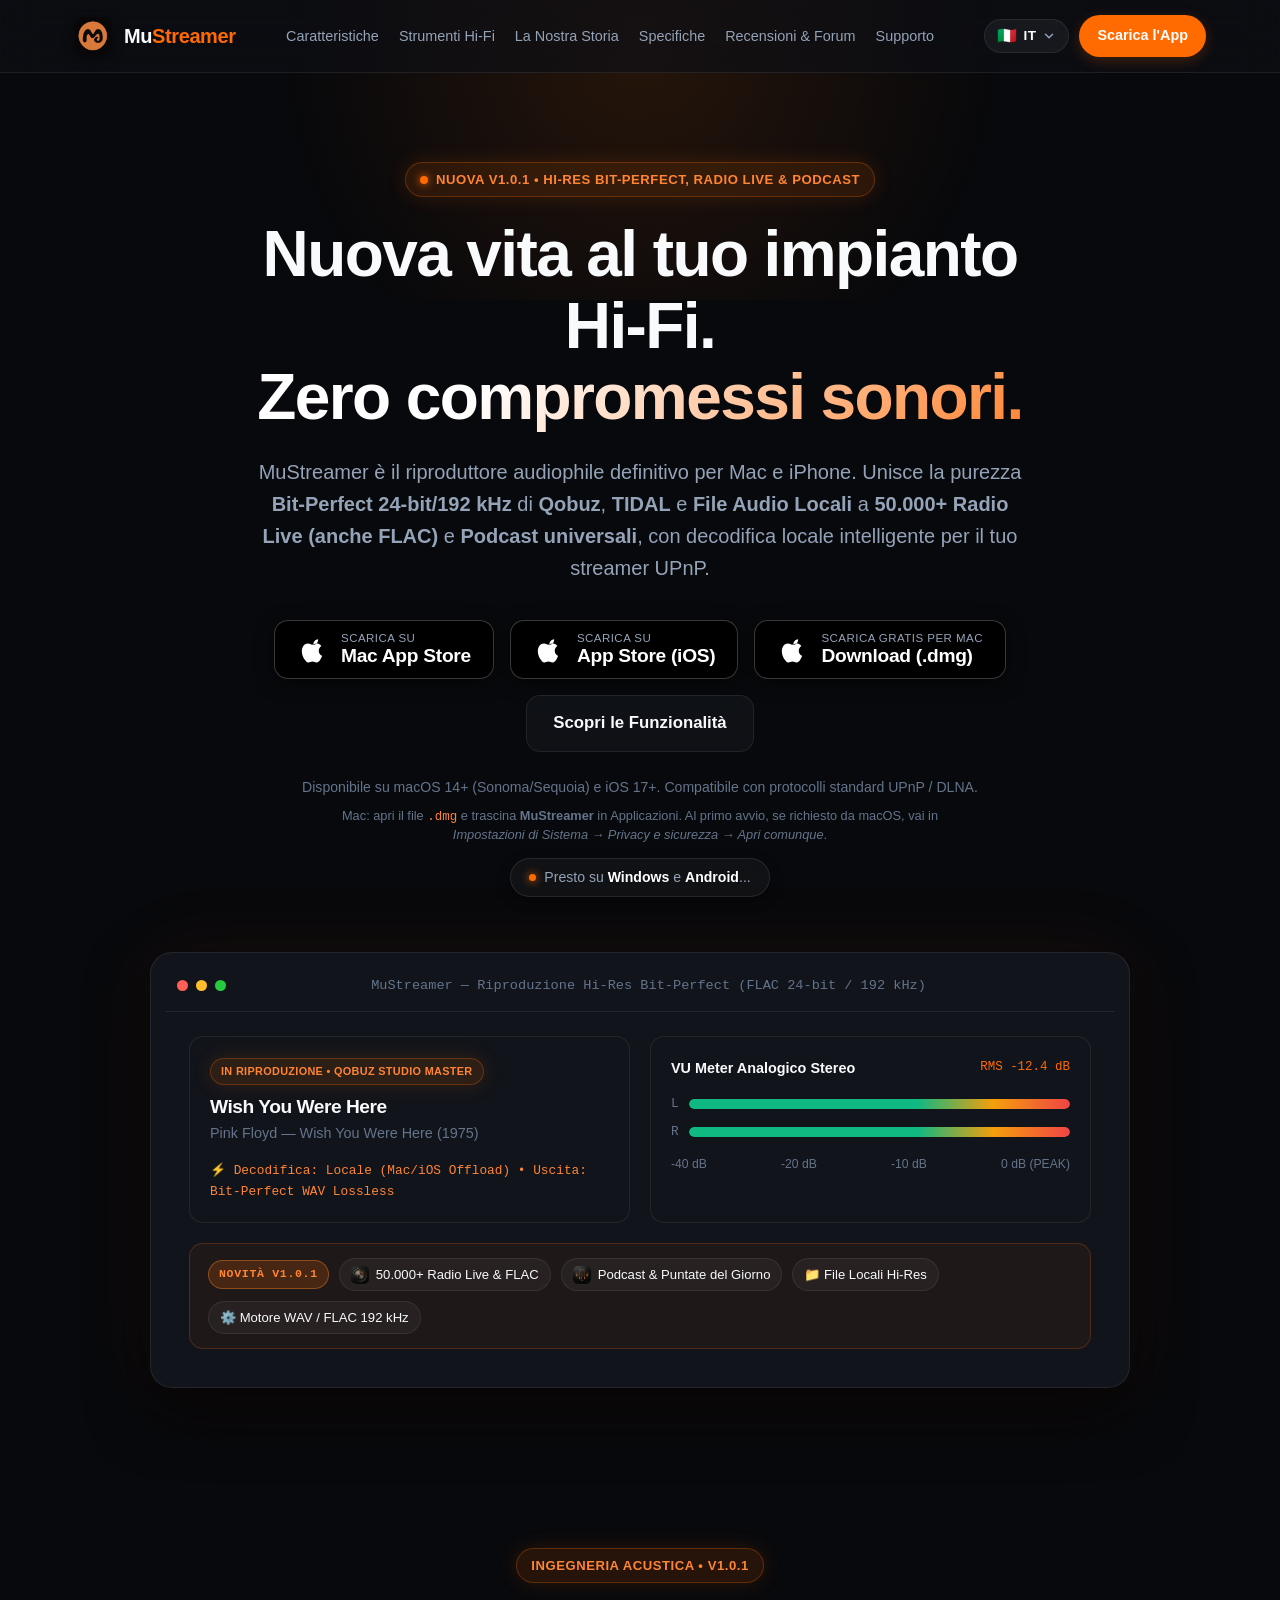
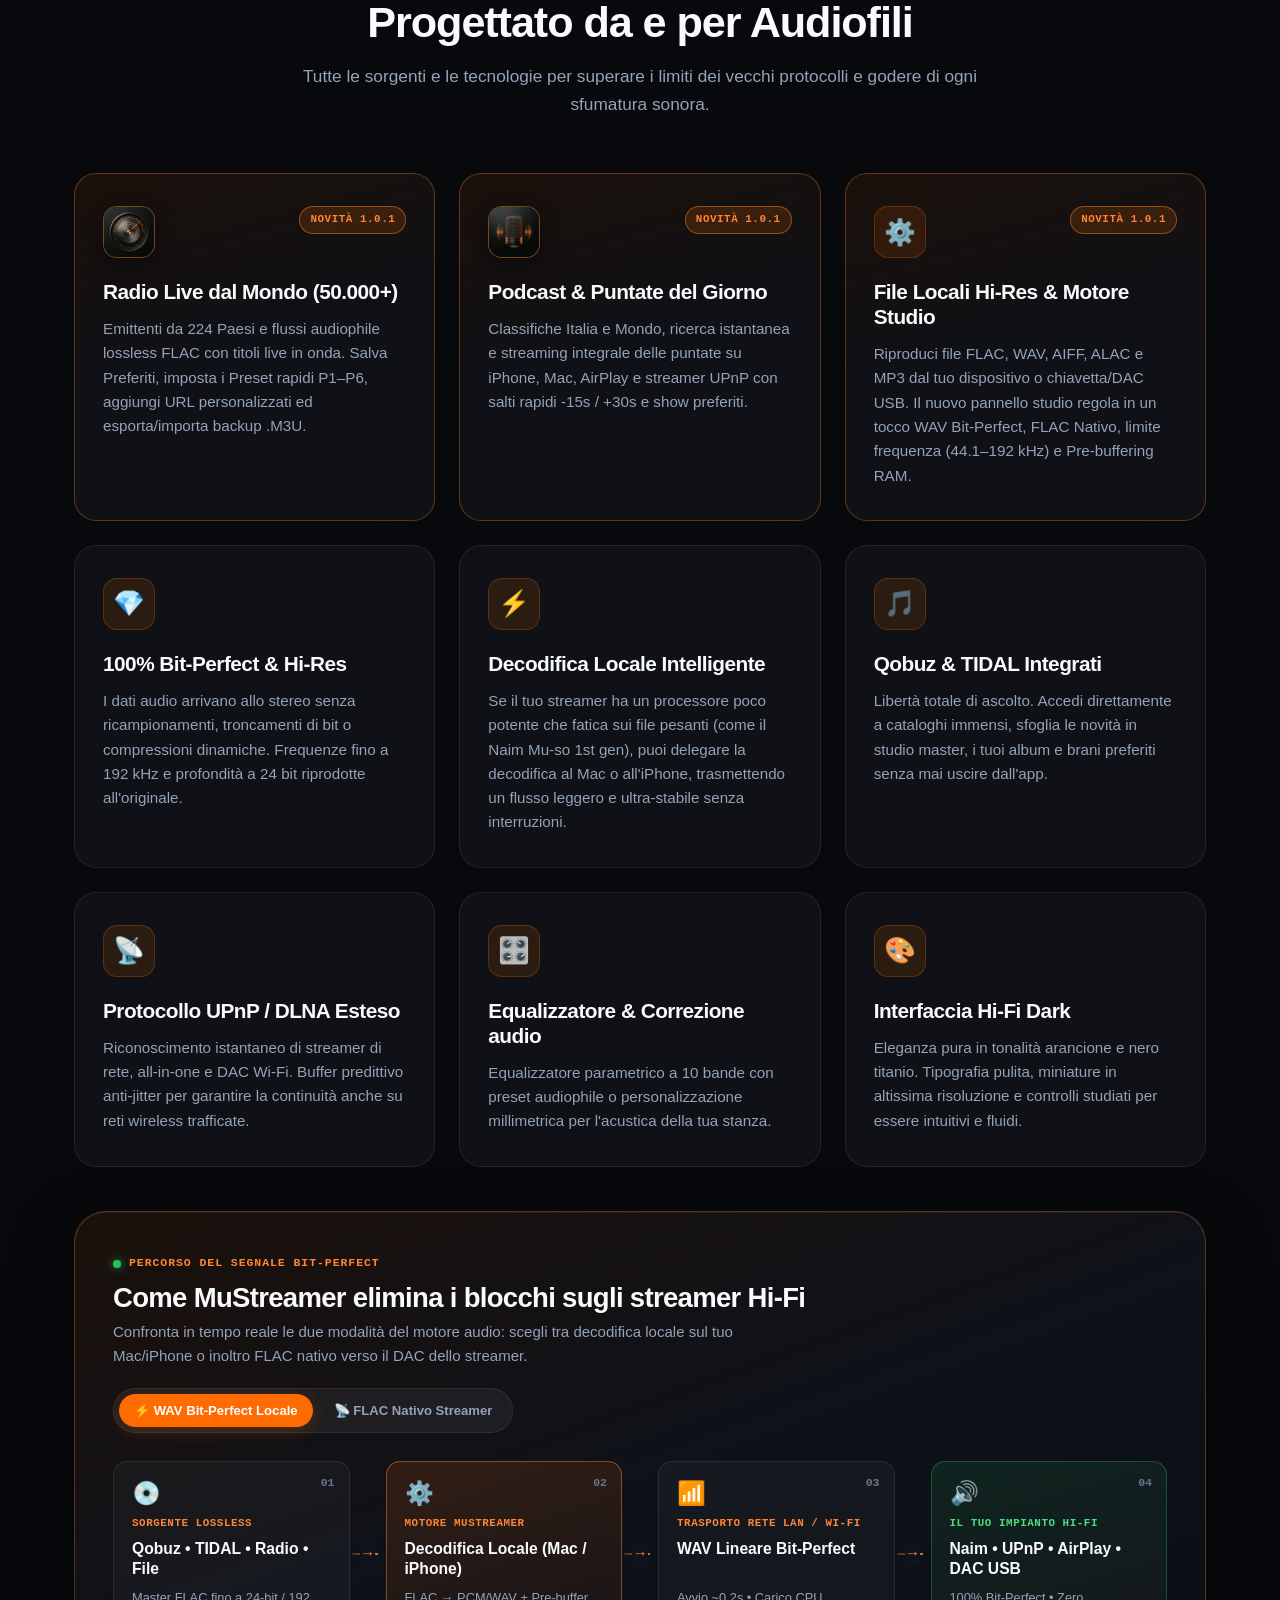
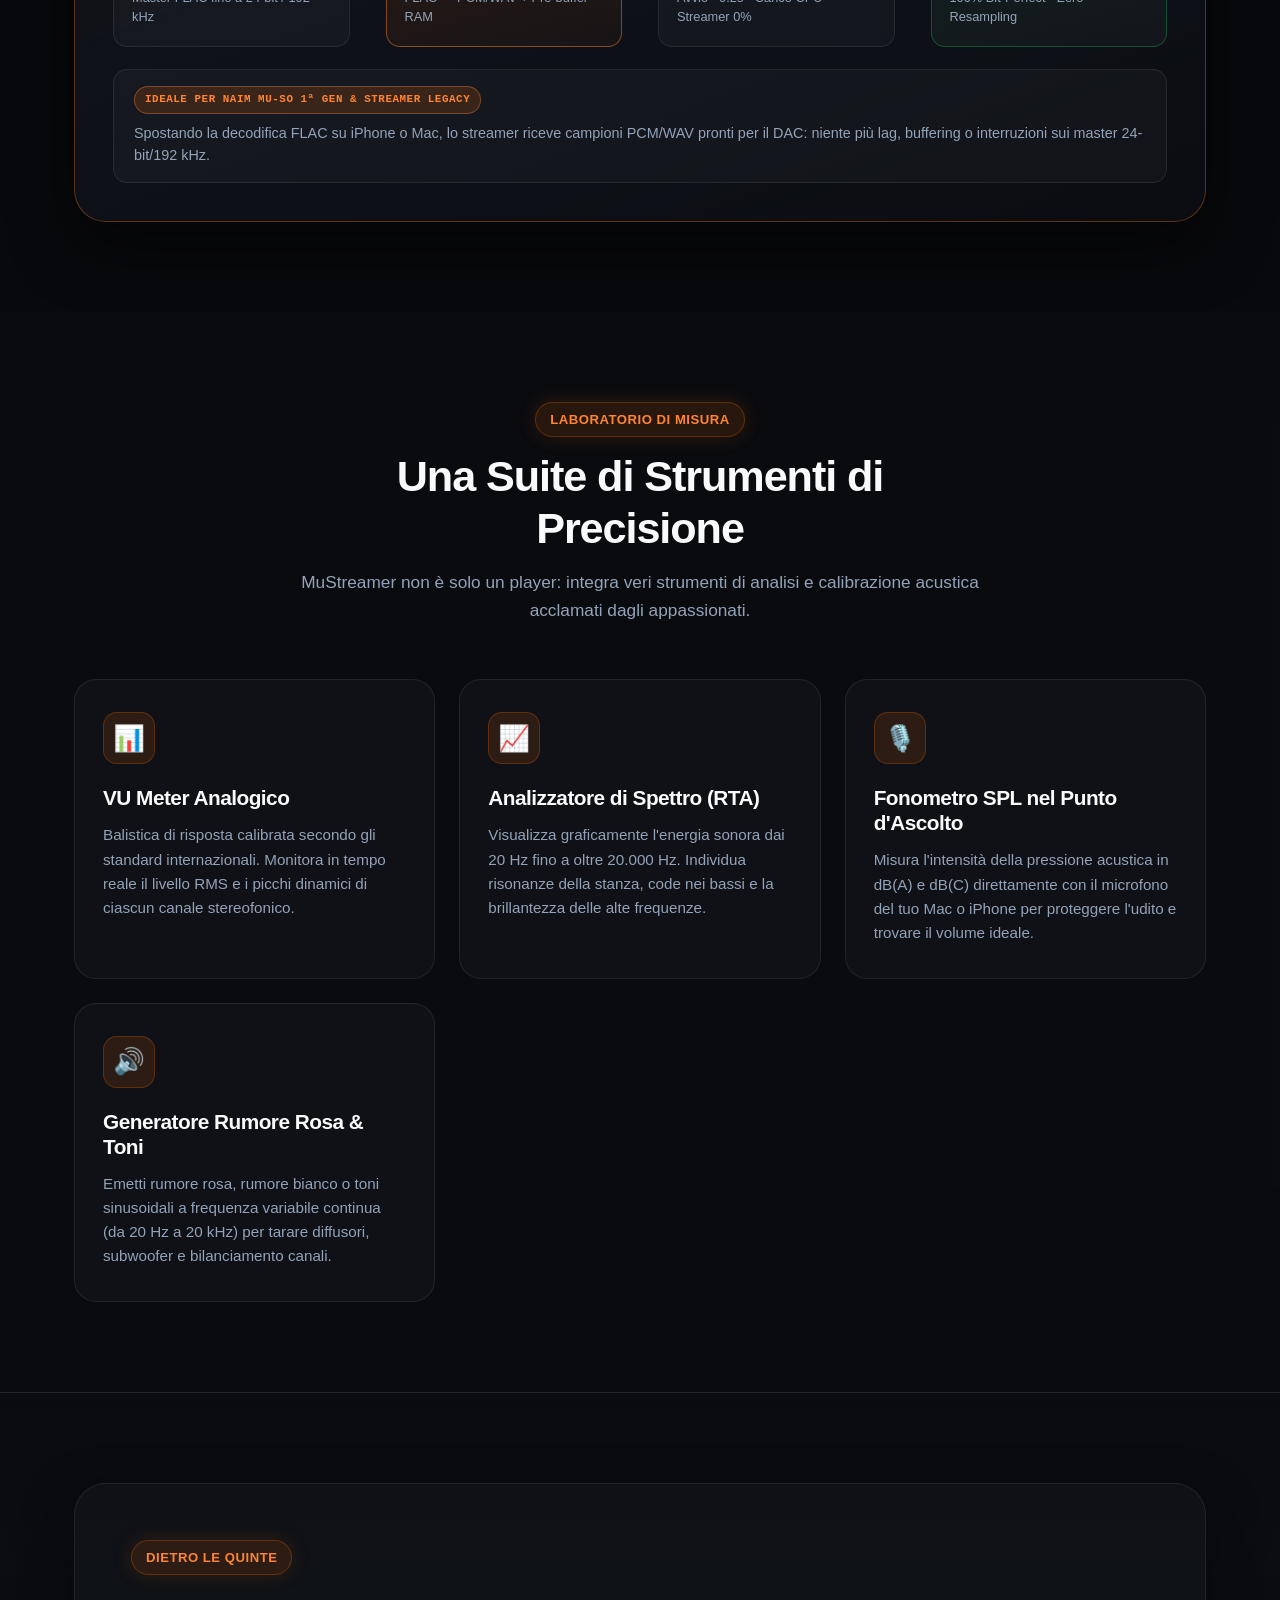
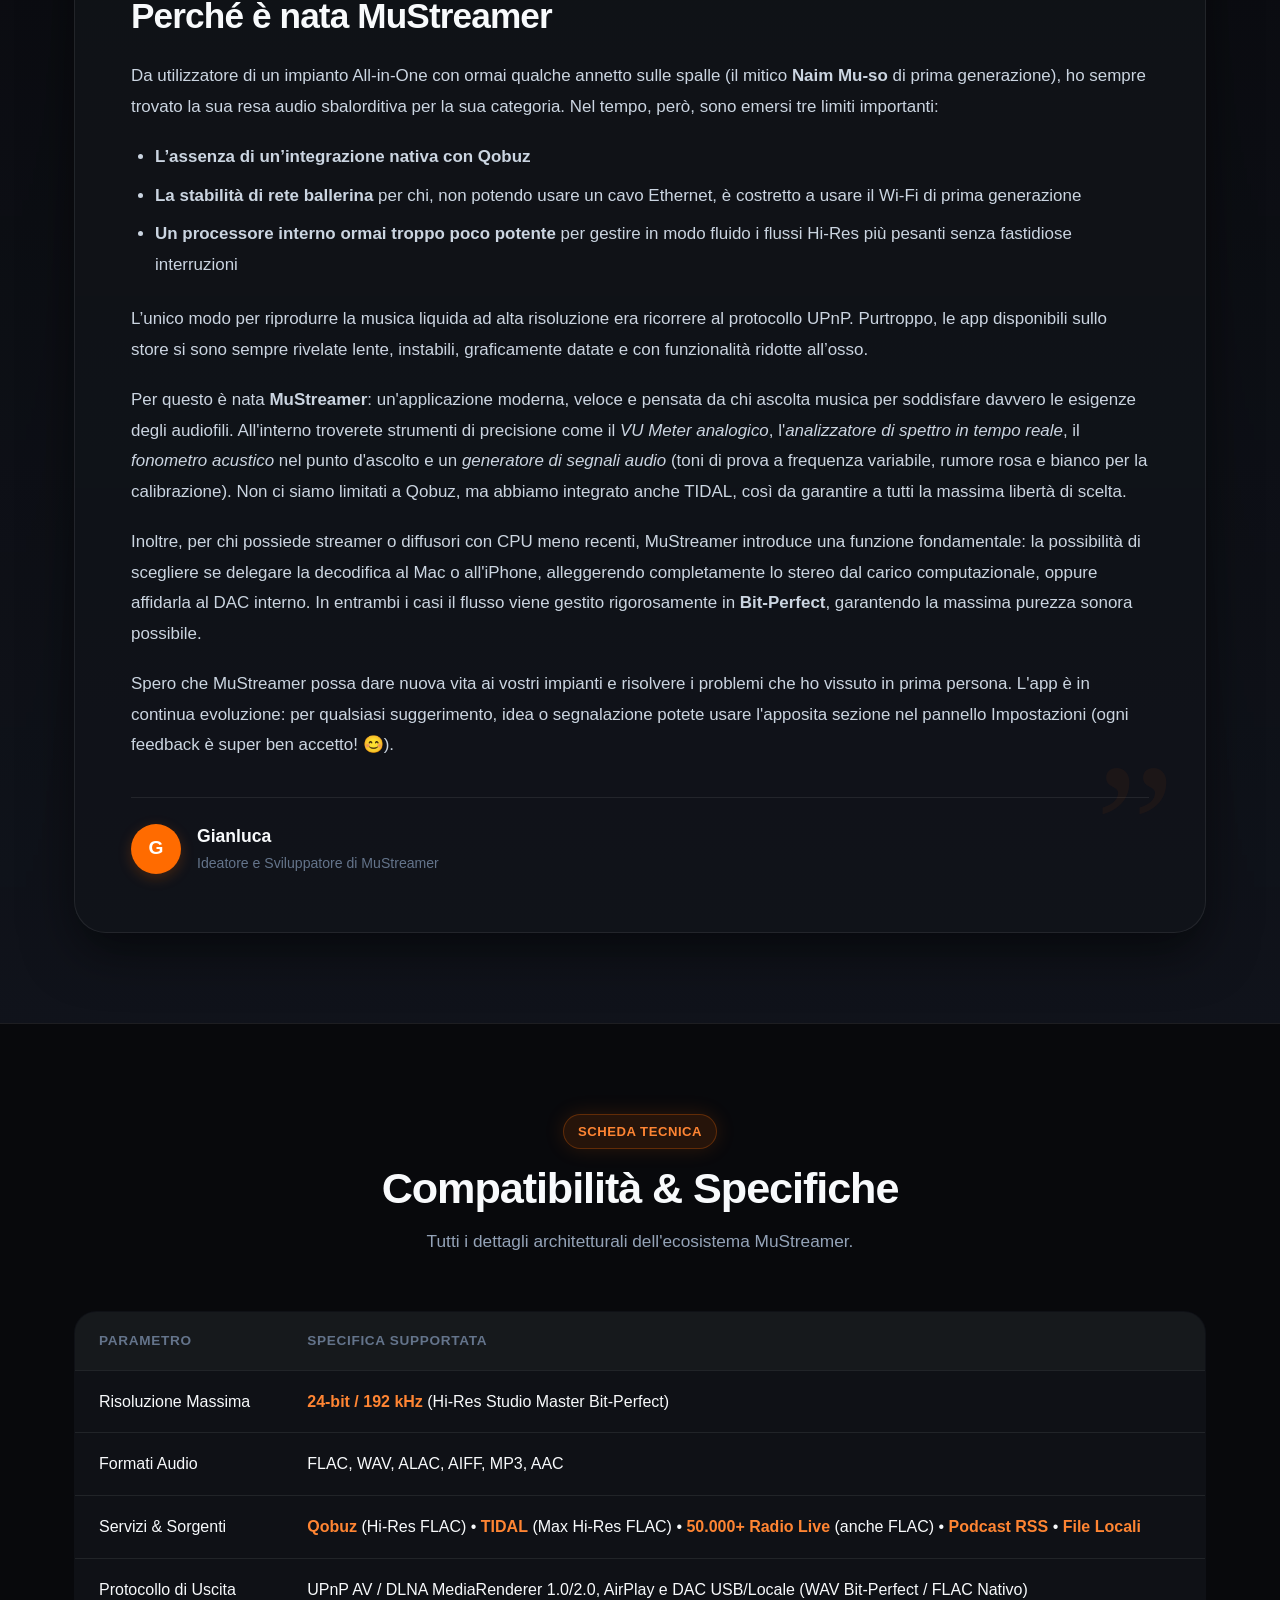
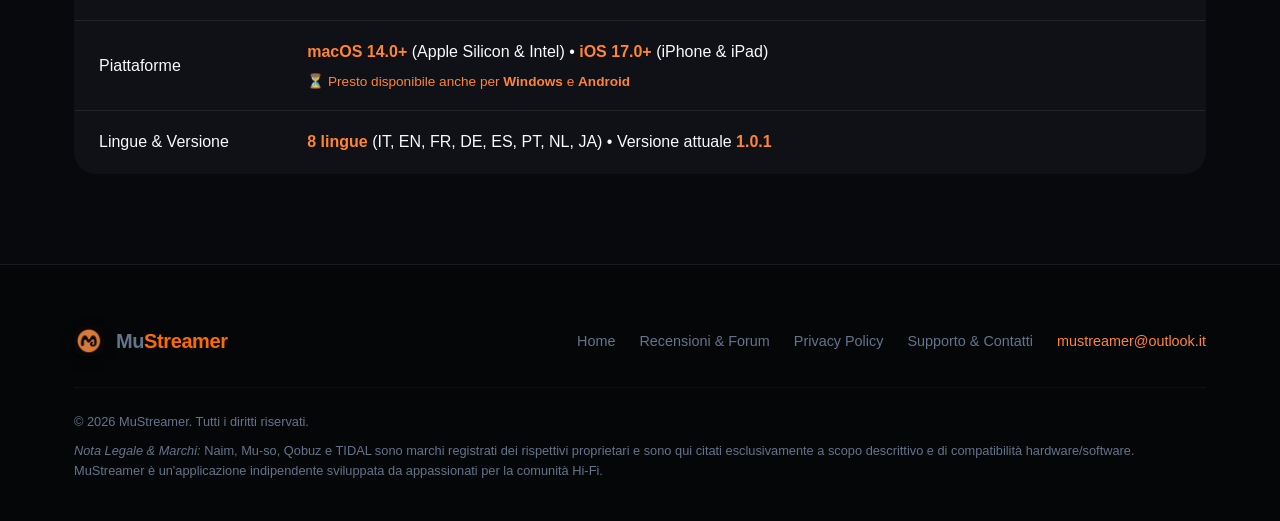
==== commit 537d12b8: "Add interactive Bit-Perfect Signal Path diagram (WAV vs Native FLAC) in 8 languages" ====
--- a/index.html
+++ b/index.html
@@ -17,7 +17,7 @@
   <link rel="icon" type="image/png" sizes="192x192" href="/assets/favicon-192.png">
   <link rel="shortcut icon" href="/favicon.ico">
   <link rel="apple-touch-icon" sizes="180x180" href="/assets/apple-touch-icon.png">
-  <link rel="stylesheet" href="style.css?v=20261119d">
+  <link rel="stylesheet" href="style.css?v=20261119e">
   
   <!-- Open Graph / Meta Social -->
   <meta property="og:site_name" content="MuStreamer">
@@ -356,6 +356,88 @@
             <div class="feature-icon">🎨</div>
             <h3 data-i18n="features.c6Title">Interfaccia Hi-Fi Dark</h3>
             <p data-i18n="features.c6Desc">Eleganza pura in tonalità arancione e nero titanio. Tipografia pulita, miniature in altissima risoluzione e controlli studiati per essere intuitivi e fluidi.</p>
+          </div>
+        </div>
+
+        <!-- Interactive Bit-Perfect Signal Path Showcase -->
+        <div class="signal-path-panel" id="signalPathPanel" data-signal-mode="wav">
+          <div class="signal-path-head">
+            <div>
+              <div class="signal-path-eyebrow">
+                <span class="signal-live-dot" aria-hidden="true"></span>
+                <span data-i18n="signal.badge">PERCORSO DEL SEGNALE BIT-PERFECT</span>
+              </div>
+              <h3 data-i18n="signal.title">Come MuStreamer elimina i blocchi sugli streamer Hi-Fi</h3>
+              <p data-i18n="signal.subtitle">Confronta in tempo reale le due modalità del motore audio: scegli tra decodifica locale sul tuo Mac/iPhone o inoltro FLAC nativo verso il DAC dello streamer.</p>
+            </div>
+            <div class="signal-mode-switch" role="tablist" aria-label="Modalità Signal Path">
+              <button type="button" class="signal-mode-btn active" data-mode="wav" role="tab" aria-selected="true" data-i18n="signal.modeWav">⚡ WAV Bit-Perfect Locale</button>
+              <button type="button" class="signal-mode-btn" data-mode="flac" role="tab" aria-selected="false" data-i18n="signal.modeFlac">📡 FLAC Nativo Streamer</button>
+            </div>
+          </div>
+
+          <div class="signal-chain">
+            <!-- Stage 1 -->
+            <div class="signal-node">
+              <div class="signal-node-step">01</div>
+              <div class="signal-node-icon">💿</div>
+              <div class="signal-node-kicker" data-i18n="signal.s1Kicker">Sorgente Lossless</div>
+              <div class="signal-node-title" data-i18n="signal.s1Title">Qobuz • TIDAL • Radio • File</div>
+              <div class="signal-node-meta" data-i18n="signal.s1Meta">Master FLAC fino a 24-bit / 192 kHz</div>
+            </div>
+
+            <div class="signal-connector" aria-hidden="true">
+              <span class="signal-line"></span>
+              <span class="signal-arrow">→</span>
+            </div>
+
+            <!-- Stage 2 -->
+            <div class="signal-node signal-node-core">
+              <div class="signal-node-step">02</div>
+              <div class="signal-node-icon">⚙️</div>
+              <div class="signal-node-kicker" data-i18n="signal.s2Kicker">Motore MuStreamer</div>
+              <div class="signal-node-title sp-wav-only" data-i18n="signal.s2TitleWav">Decodifica Locale (Mac / iPhone)</div>
+              <div class="signal-node-title sp-flac-only" data-i18n="signal.s2TitleFlac">Proxy Pass-Through Diretto</div>
+              <div class="signal-node-meta sp-wav-only" data-i18n="signal.s2MetaWav">FLAC → PCM/WAV + Pre-buffer RAM</div>
+              <div class="signal-node-meta sp-flac-only" data-i18n="signal.s2MetaFlac">Flusso FLAC intatto senza ricodifica</div>
+            </div>
+
+            <div class="signal-connector" aria-hidden="true">
+              <span class="signal-line"></span>
+              <span class="signal-arrow">→</span>
+            </div>
+
+            <!-- Stage 3 -->
+            <div class="signal-node">
+              <div class="signal-node-step">03</div>
+              <div class="signal-node-icon">📶</div>
+              <div class="signal-node-kicker" data-i18n="signal.s3Kicker">Trasporto Rete LAN / Wi-Fi</div>
+              <div class="signal-node-title sp-wav-only" data-i18n="signal.s3TitleWav">WAV Lineare Bit-Perfect</div>
+              <div class="signal-node-title sp-flac-only" data-i18n="signal.s3TitleFlac">FLAC Lossless Compresso</div>
+              <div class="signal-node-meta sp-wav-only" data-i18n="signal.s3MetaWav">Avvio ~0.2s • Carico CPU Streamer 0%</div>
+              <div class="signal-node-meta sp-flac-only" data-i18n="signal.s3MetaFlac">Banda Wi-Fi ridotta • Decodifica su DAC</div>
+            </div>
+
+            <div class="signal-connector" aria-hidden="true">
+              <span class="signal-line"></span>
+              <span class="signal-arrow">→</span>
+            </div>
+
+            <!-- Stage 4 -->
+            <div class="signal-node signal-node-out">
+              <div class="signal-node-step">04</div>
+              <div class="signal-node-icon">🔊</div>
+              <div class="signal-node-kicker" data-i18n="signal.s4Kicker">Il Tuo Impianto Hi-Fi</div>
+              <div class="signal-node-title" data-i18n="signal.s4Title">Naim • UPnP • AirPlay • DAC USB</div>
+              <div class="signal-node-meta" data-i18n="signal.s4Meta">100% Bit-Perfect • Zero Resampling</div>
+            </div>
+          </div>
+
+          <div class="signal-path-note">
+            <span class="signal-note-badge sp-wav-only" data-i18n="signal.noteBadgeWav">IDEALE PER NAIM MU-SO 1ª GEN &amp; STREAMER LEGACY</span>
+            <span class="signal-note-badge sp-flac-only" data-i18n="signal.noteBadgeFlac">IDEALE PER STREAMER RECENTI &amp; WI-FI TRAFFICATO</span>
+            <p class="sp-wav-only" data-i18n="signal.noteTextWav">Spostando la decodifica FLAC su iPhone o Mac, lo streamer riceve campioni PCM/WAV pronti per il DAC: niente più lag, buffering o interruzioni sui master 24-bit/192 kHz.</p>
+            <p class="sp-flac-only" data-i18n="signal.noteTextFlac">Inoltra il flusso FLAC originale bit-per-bit lasciando che sia il processore interno del tuo streamer o DAC a decodificarlo, risparmiando banda sulla rete wireless.</p>
           </div>
         </div>
       </div>
@@ -535,7 +617,27 @@
   </footer>
 
   <!-- Multilingua i18n -->
-  <script src="i18n.js?v=20261119d"></script>
+  <script src="i18n.js?v=20261119e"></script>
+
+  <!-- Toggle interattivo Signal Path (WAV Locale vs FLAC Nativo) -->
+  <script>
+    (function () {
+      var panel = document.getElementById("signalPathPanel");
+      if (!panel) return;
+      var btns = panel.querySelectorAll(".signal-mode-btn");
+      btns.forEach(function (btn) {
+        btn.addEventListener("click", function () {
+          var mode = btn.getAttribute("data-mode") || "wav";
+          panel.setAttribute("data-signal-mode", mode);
+          btns.forEach(function (b) {
+            var active = b === btn;
+            b.classList.toggle("active", active);
+            b.setAttribute("aria-selected", active ? "true" : "false");
+          });
+        });
+      });
+    })();
+  </script>
 
   <!-- Configurazione Link Ufficiale Apple App Store -->
   <script>
--- a/style.css
+++ b/style.css
@@ -1546,3 +1546,270 @@
     grid-template-columns: 1fr;
   }
 }
+
+/* ==========================================================================
+   Interactive Bit-Perfect Signal Path Showcase
+   ========================================================================== */
+.signal-path-panel {
+  margin-top: 44px;
+  padding: clamp(24px, 4vw, 38px);
+  border-radius: var(--radius-xl);
+  background: linear-gradient(160deg, rgba(255, 107, 0, 0.08) 0%, rgba(16, 19, 27, 0.94) 45%, rgba(11, 13, 19, 0.98) 100%);
+  border: 1px solid rgba(255, 122, 24, 0.32);
+  box-shadow: 0 24px 60px rgba(0, 0, 0, 0.52), inset 0 1px 0 rgba(255, 255, 255, 0.06);
+}
+
+.signal-path-head {
+  display: flex;
+  flex-wrap: wrap;
+  align-items: flex-end;
+  justify-content: space-between;
+  gap: 20px;
+  margin-bottom: 28px;
+}
+
+.signal-path-eyebrow {
+  display: inline-flex;
+  align-items: center;
+  gap: 8px;
+  font-family: var(--font-mono);
+  font-size: 0.72rem;
+  font-weight: 700;
+  letter-spacing: 0.08em;
+  color: var(--accent-light);
+  margin-bottom: 8px;
+}
+
+.signal-live-dot {
+  width: 8px;
+  height: 8px;
+  border-radius: 50%;
+  background: #22c55e;
+  box-shadow: 0 0 10px rgba(34, 197, 94, 0.8);
+  animation: pulse 2.2s infinite;
+}
+
+.signal-path-head h3 {
+  font-size: clamp(1.32rem, 2.4vw, 1.72rem);
+  margin-bottom: 6px;
+}
+
+.signal-path-head p {
+  color: var(--text-secondary);
+  font-size: 0.94rem;
+  max-width: 620px;
+}
+
+.signal-mode-switch {
+  display: inline-flex;
+  flex-wrap: wrap;
+  gap: 6px;
+  padding: 5px;
+  border-radius: 9999px;
+  background: rgba(255, 255, 255, 0.05);
+  border: 1px solid var(--border-subtle);
+}
+
+.signal-mode-btn {
+  border: none;
+  background: transparent;
+  color: var(--text-secondary);
+  font-family: inherit;
+  font-size: 0.82rem;
+  font-weight: 600;
+  padding: 9px 15px;
+  border-radius: 9999px;
+  cursor: pointer;
+  white-space: nowrap;
+  transition: var(--transition);
+}
+
+.signal-mode-btn:hover {
+  color: var(--text-primary);
+}
+
+.signal-mode-btn.active {
+  background: var(--accent);
+  color: #fff;
+  box-shadow: 0 4px 16px var(--accent-glow);
+}
+
+.signal-path-panel[data-signal-mode="wav"] .sp-flac-only {
+  display: none;
+}
+
+.signal-path-panel[data-signal-mode="flac"] .sp-wav-only {
+  display: none;
+}
+
+.signal-chain {
+  display: grid;
+  grid-template-columns: minmax(0, 1fr) 36px minmax(0, 1fr) 36px minmax(0, 1fr) 36px minmax(0, 1fr);
+  align-items: stretch;
+  gap: 0;
+}
+
+.signal-node {
+  position: relative;
+  padding: 20px 18px;
+  border-radius: var(--radius-md);
+  background: rgba(255, 255, 255, 0.03);
+  border: 1px solid var(--border-subtle);
+  display: flex;
+  flex-direction: column;
+  gap: 6px;
+  transition: border-color 0.25s ease, transform 0.25s ease;
+}
+
+.signal-node:hover {
+  border-color: rgba(255, 133, 51, 0.45);
+  transform: translateY(-2px);
+}
+
+.signal-node-core {
+  background: linear-gradient(165deg, rgba(255, 107, 0, 0.14) 0%, rgba(255, 107, 0, 0.04) 100%);
+  border-color: rgba(255, 133, 51, 0.45);
+}
+
+.signal-node-out {
+  background: linear-gradient(165deg, rgba(34, 197, 94, 0.11) 0%, rgba(255, 255, 255, 0.03) 100%);
+  border-color: rgba(34, 197, 94, 0.32);
+}
+
+.signal-node-step {
+  position: absolute;
+  top: 12px;
+  right: 14px;
+  font-family: var(--font-mono);
+  font-size: 0.72rem;
+  font-weight: 700;
+  color: var(--text-muted);
+}
+
+.signal-node-icon {
+  font-size: 1.45rem;
+  line-height: 1;
+  margin-bottom: 4px;
+}
+
+.signal-node-kicker {
+  font-family: var(--font-mono);
+  font-size: 0.68rem;
+  font-weight: 700;
+  text-transform: uppercase;
+  letter-spacing: 0.05em;
+  color: var(--accent-light);
+}
+
+.signal-node-out .signal-node-kicker {
+  color: #4ade80;
+}
+
+.signal-node-title {
+  font-size: 0.98rem;
+  font-weight: 700;
+  color: var(--text-primary);
+  line-height: 1.3;
+}
+
+.signal-node-meta {
+  font-size: 0.8rem;
+  color: var(--text-secondary);
+  line-height: 1.45;
+  margin-top: auto;
+  padding-top: 4px;
+}
+
+.signal-connector {
+  display: flex;
+  align-items: center;
+  justify-content: center;
+  position: relative;
+}
+
+.signal-line {
+  position: absolute;
+  left: 2px;
+  right: 8px;
+  height: 2px;
+  background: linear-gradient(90deg, rgba(255, 107, 0, 0.25), rgba(255, 133, 51, 0.85));
+}
+
+.signal-arrow {
+  position: relative;
+  z-index: 1;
+  font-family: var(--font-mono);
+  font-size: 0.95rem;
+  font-weight: 800;
+  color: var(--accent-light);
+  background: #10131b;
+  padding: 0 3px;
+}
+
+.signal-path-note {
+  margin-top: 22px;
+  padding: 16px 20px;
+  border-radius: var(--radius-md);
+  background: rgba(255, 255, 255, 0.03);
+  border: 1px solid var(--border-subtle);
+  display: flex;
+  flex-direction: column;
+  gap: 8px;
+}
+
+.signal-note-badge {
+  align-self: flex-start;
+  font-family: var(--font-mono);
+  font-size: 0.68rem;
+  font-weight: 700;
+  letter-spacing: 0.05em;
+  padding: 4px 10px;
+  border-radius: 9999px;
+  background: rgba(255, 107, 0, 0.16);
+  border: 1px solid rgba(255, 133, 51, 0.36);
+  color: var(--accent-light);
+}
+
+.signal-path-note p {
+  font-size: 0.9rem;
+  color: var(--text-secondary);
+  line-height: 1.55;
+}
+
+@media (max-width: 1024px) {
+  .signal-chain {
+    grid-template-columns: 1fr;
+    gap: 8px;
+  }
+
+  .signal-connector {
+    height: 24px;
+  }
+
+  .signal-line {
+    left: 50%;
+    right: auto;
+    top: 0;
+    bottom: 0;
+    width: 2px;
+    height: auto;
+    transform: translateX(-50%);
+    background: linear-gradient(180deg, rgba(255, 107, 0, 0.25), rgba(255, 133, 51, 0.85));
+  }
+
+  .signal-arrow {
+    transform: rotate(90deg);
+  }
+}
+
+@media (max-width: 540px) {
+  .signal-mode-switch {
+    width: 100%;
+    border-radius: var(--radius-md);
+  }
+
+  .signal-mode-btn {
+    flex: 1 1 100%;
+    text-align: center;
+  }
+}
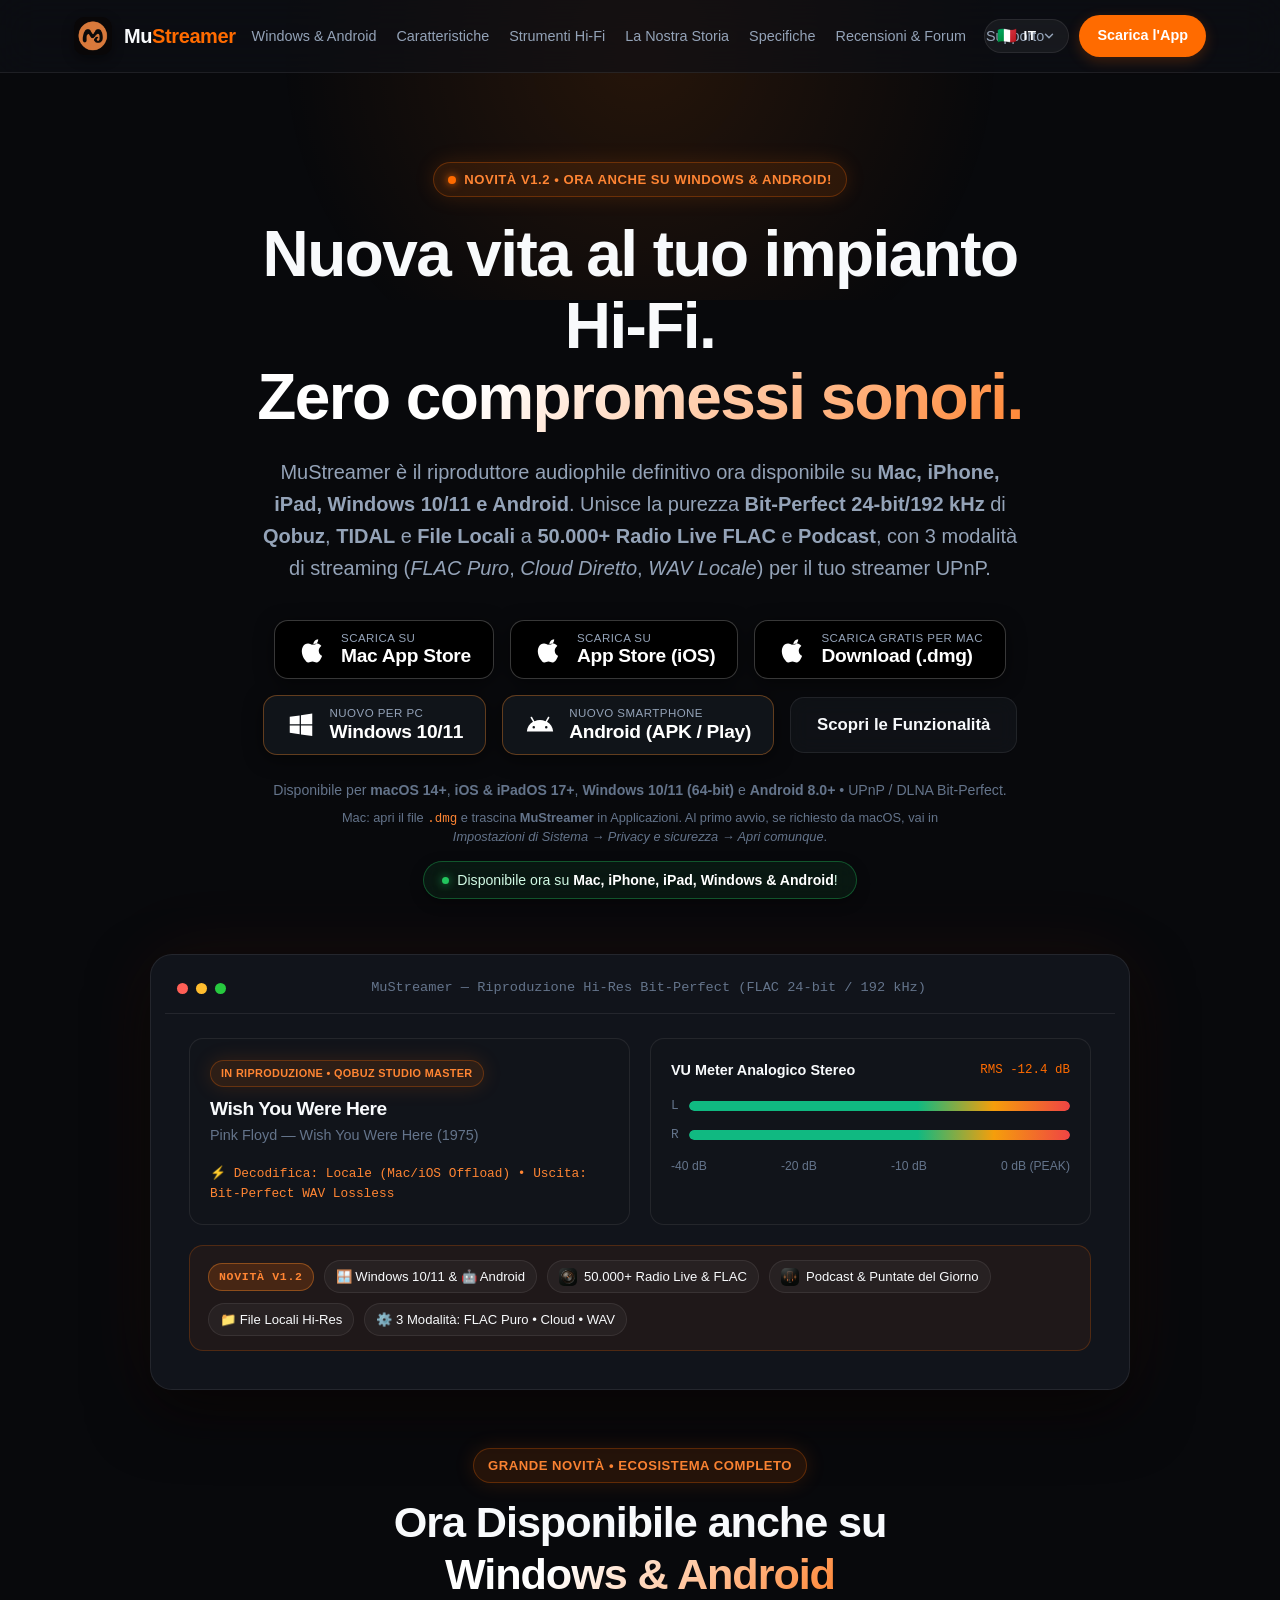
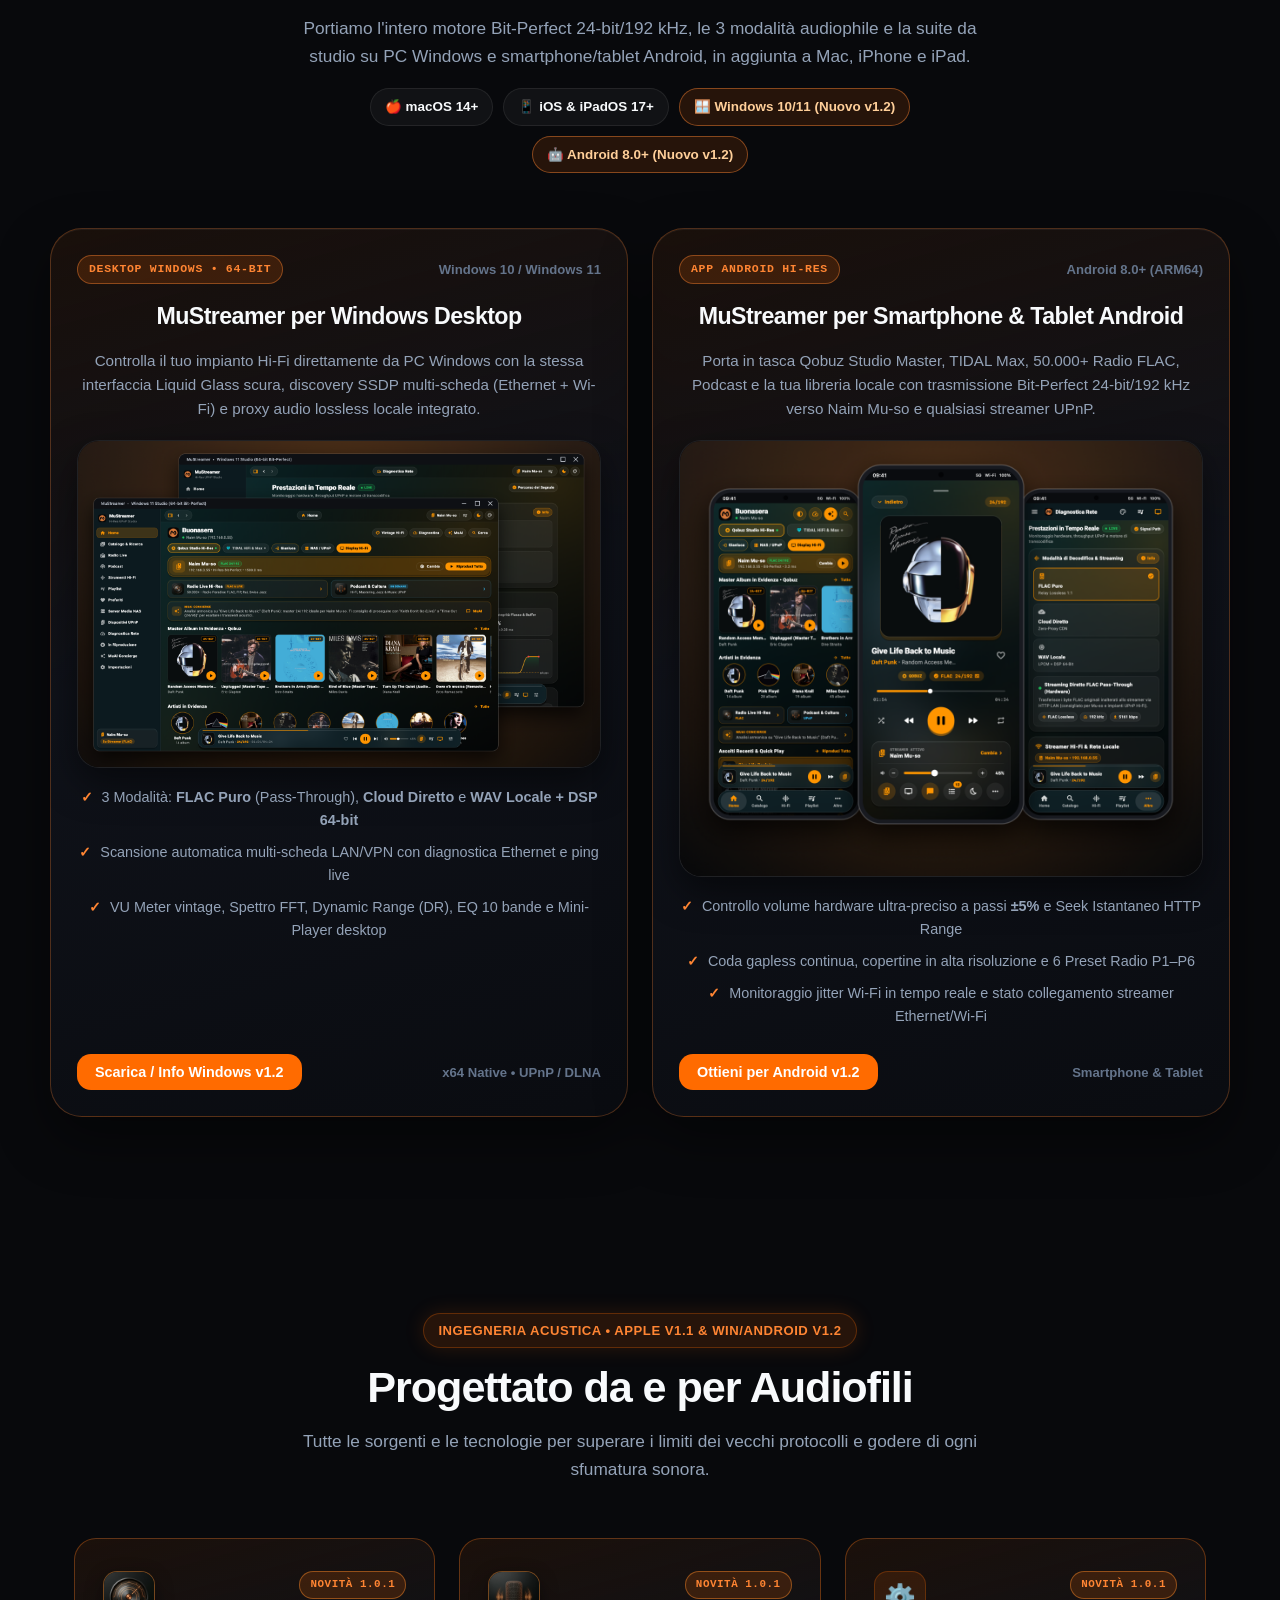
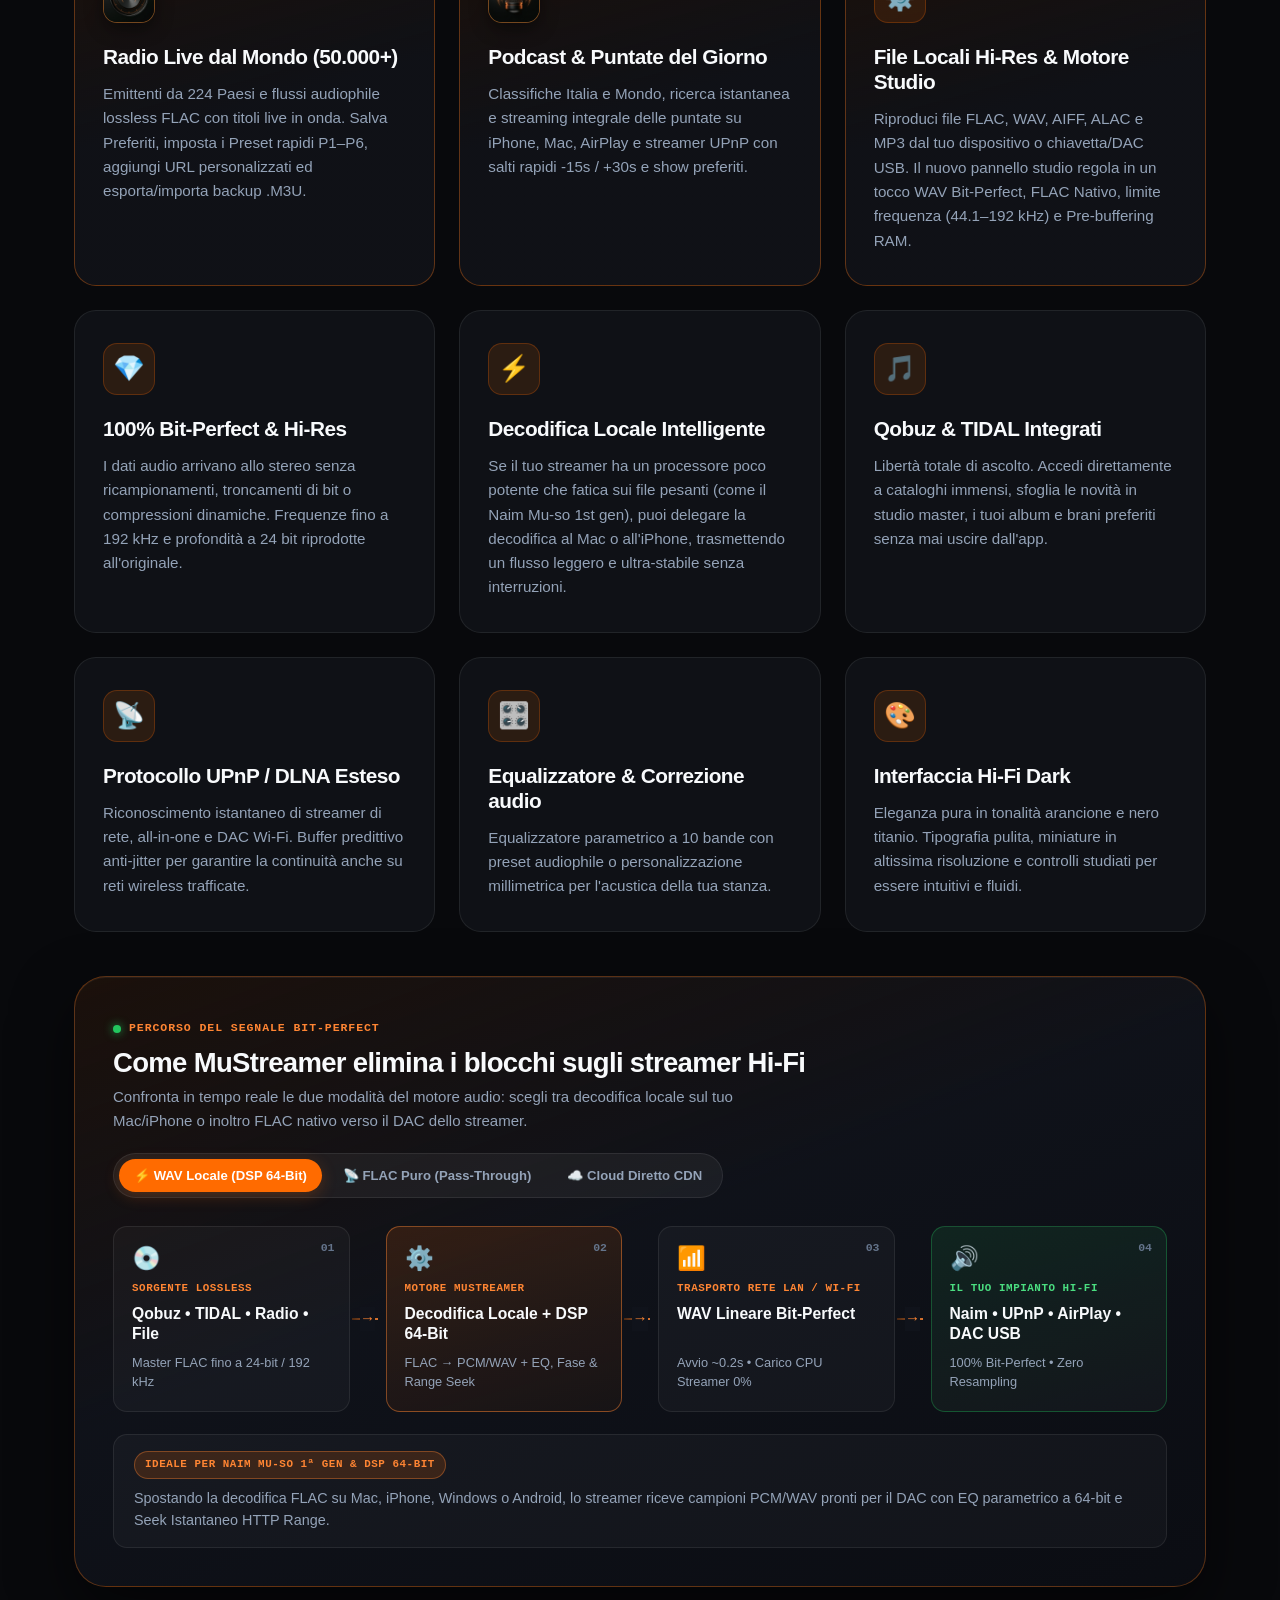
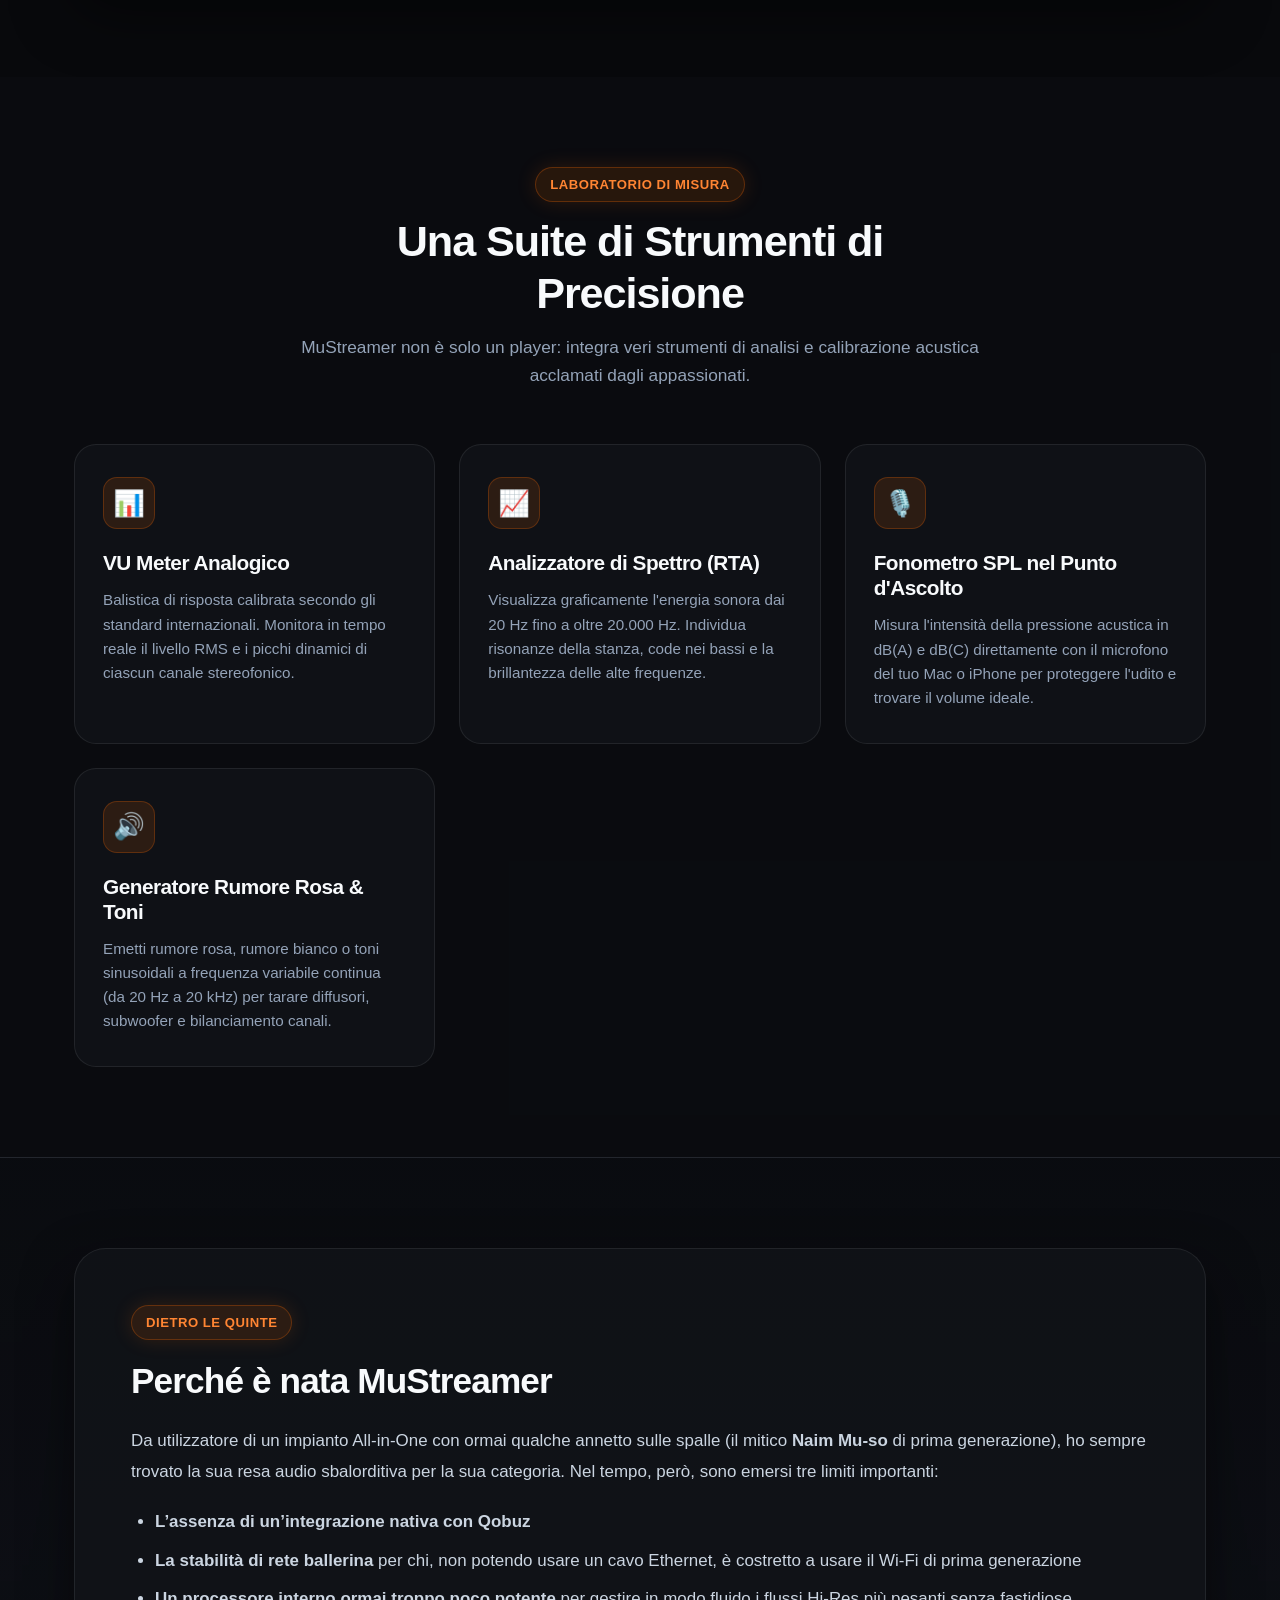
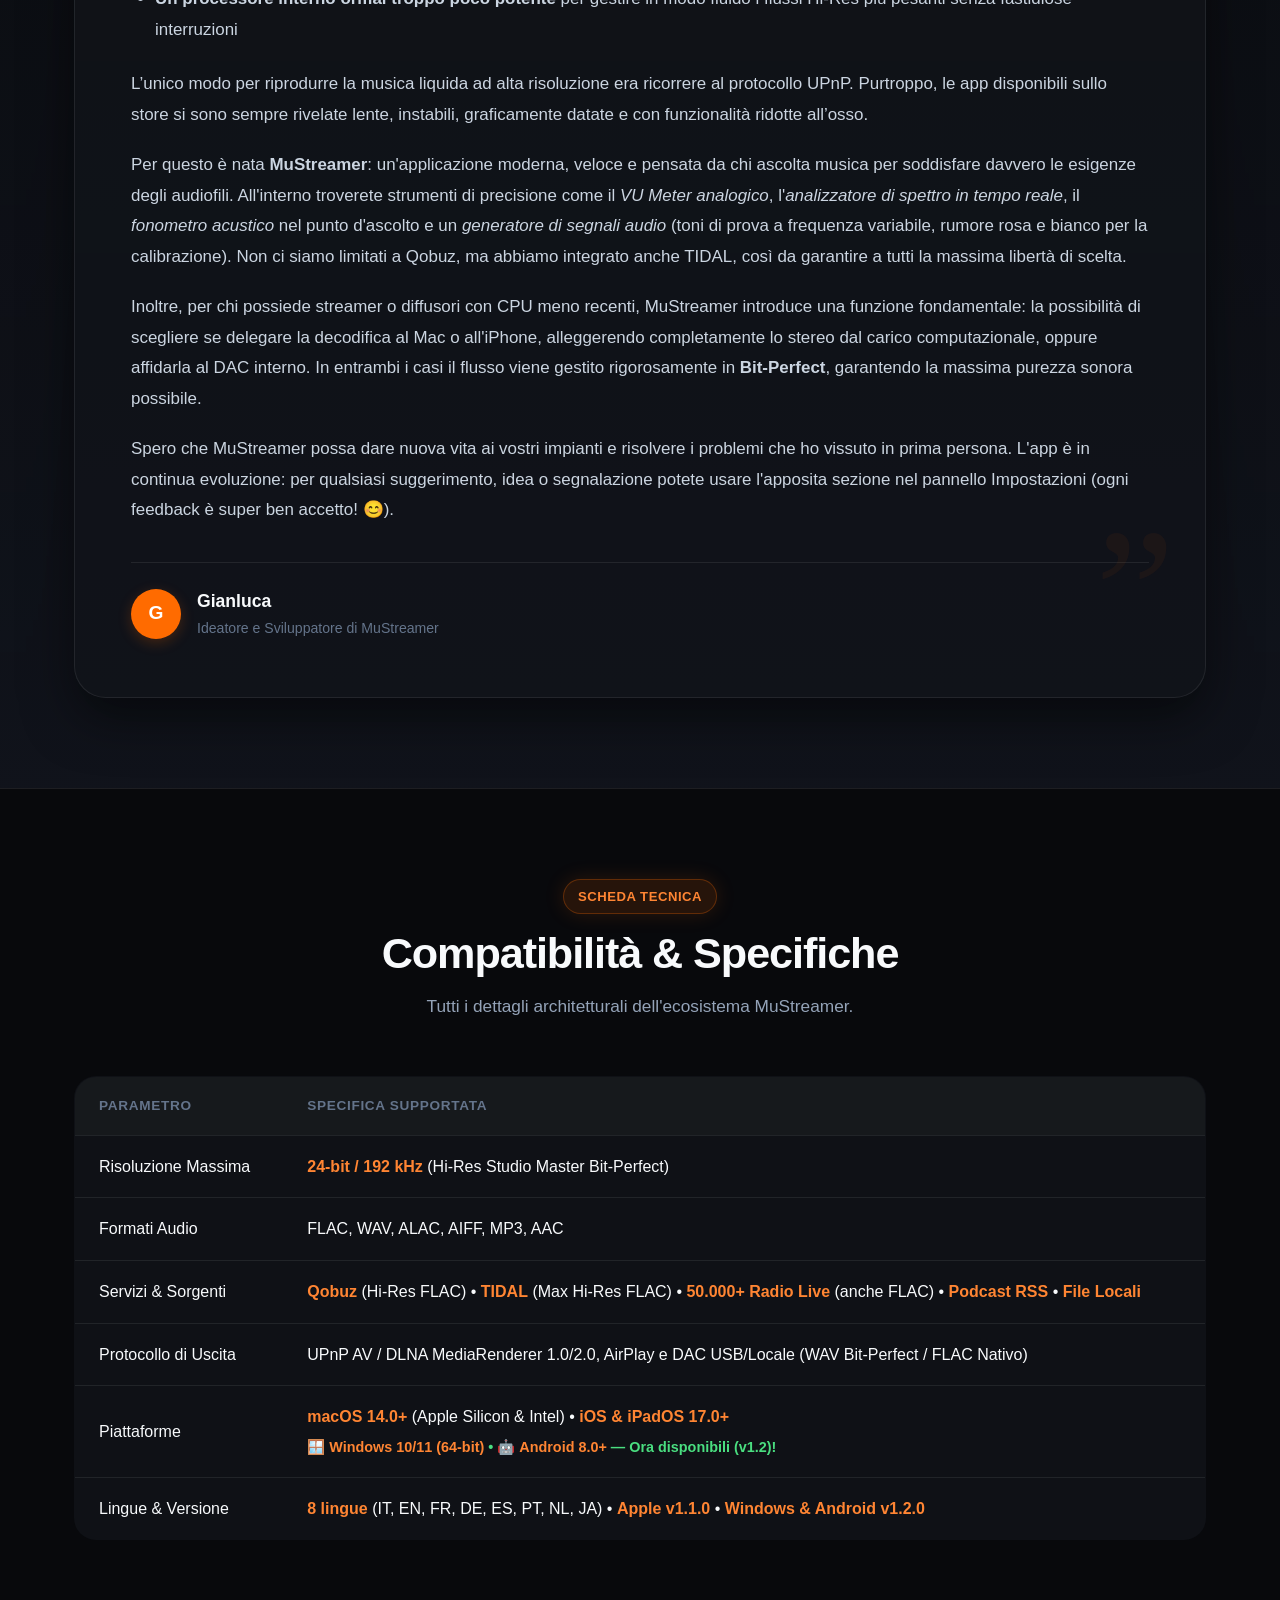
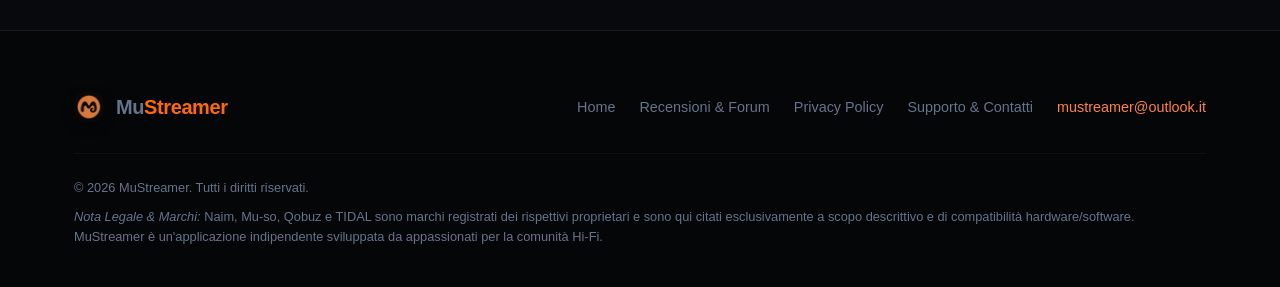
==== commit df12fd1d: "Aggiornamento massivo" ====
--- a/index.html
+++ b/index.html
@@ -2,9 +2,11 @@
 <html lang="it" data-page="index">
 <head>
   <meta charset="UTF-8">
-  <meta name="viewport" content="width=device-width, initial-scale=1.0">
-  <title>MuStreamer 1.0.1 - Streaming Audiophile Bit-Perfect, Radio Live & Podcast per Mac e iPhone</title>
-  <meta id="metaDesc" name="description" content="MuStreamer 1.0.1 ridà vita al tuo impianto Hi-Fi: streaming Bit-Perfect 24-bit/192 kHz, Qobuz, TIDAL, 50.000+ Radio Live (anche FLAC), Podcast, File Audio Locali e strumenti di precisione (VU Meter, RTA, Fonometro).">
+  <meta name="viewport" content="width=device-width, initial-scale=1.0, viewport-fit=cover">
+  <meta name="theme-color" content="#08090c">
+  <meta name="apple-mobile-web-app-status-bar-style" content="black-translucent">
+  <title>MuStreamer 1.2 - Streaming Audiophile Bit-Perfect per Mac, iPhone, Windows & Android</title>
+  <meta id="metaDesc" name="description" content="MuStreamer è ora disponibile per Mac, iPhone, iPad, Windows 10/11 e Android: streaming Bit-Perfect 24-bit/192 kHz, 3 modalità (FLAC Puro, Cloud Diretto, WAV Locale), Qobuz, TIDAL, 50.000+ Radio FLAC, Podcast e strumenti Hi-Fi.">
   <meta name="apple-itunes-app" content="app-id=6834350144">
   <meta name="robots" content="index, follow">
   <meta name="google-site-verification" content="jEijojMqZN0PzeMGrOBVJyZ8z1R-L2QBl49ekKjC9LM" />
@@ -17,19 +19,19 @@
   <link rel="icon" type="image/png" sizes="192x192" href="/assets/favicon-192.png">
   <link rel="shortcut icon" href="/favicon.ico">
   <link rel="apple-touch-icon" sizes="180x180" href="/assets/apple-touch-icon.png">
-  <link rel="stylesheet" href="style.css?v=20261119e">
+  <link rel="stylesheet" href="style.css?v=20261125">
   
   <!-- Open Graph / Meta Social -->
   <meta property="og:site_name" content="MuStreamer">
-  <meta property="og:title" content="MuStreamer 1.0.1 - Streaming Hi-Fi Bit-Perfect, Radio & Podcast">
-  <meta property="og:description" content="Streaming audiophile Bit-Perfect per Qobuz, TIDAL, 50.000+ Radio Live FLAC, Podcast e File Locali su Mac, iPhone e streamer UPnP/DLNA come Naim Mu-so.">
+  <meta property="og:title" content="MuStreamer 1.2 - Streaming Hi-Fi Bit-Perfect per Mac, iPhone, Windows & Android">
+  <meta property="og:description" content="Ora anche su Windows 10/11 e Android! Streaming Bit-Perfect 24-bit/192 kHz per Qobuz, TIDAL, 50.000+ Radio Live FLAC, Podcast, File Locali e streamer UPnP/DLNA.">
   <meta property="og:url" content="https://mustreamer.github.io/">
-  <meta property="og:image" content="https://mustreamer.github.io/assets/icon.png">
+  <meta property="og:image" content="https://mustreamer.github.io/assets/windows-showcase.png">
   <meta property="og:type" content="website">
-  <meta name="twitter:card" content="summary">
-  <meta name="twitter:title" content="MuStreamer 1.0.1 - Streaming Hi-Fi Bit-Perfect, Radio & Podcast">
-  <meta name="twitter:description" content="Streaming audiophile Bit-Perfect per Qobuz, TIDAL, 50.000+ Radio Live FLAC, Podcast e File Locali su Mac e iPhone.">
-  <meta name="twitter:image" content="https://mustreamer.github.io/assets/icon.png">
+  <meta name="twitter:card" content="summary_large_image">
+  <meta name="twitter:title" content="MuStreamer 1.2 - Ora su Windows & Android oltre a Mac e iPhone">
+  <meta name="twitter:description" content="Streaming audiophile Bit-Perfect fino a 24-bit/192 kHz per Qobuz, TIDAL, Radio FLAC, Podcast e File Locali su Mac, iPhone, iPad, Windows 10/11 e Android.">
+  <meta name="twitter:image" content="https://mustreamer.github.io/assets/windows-showcase.png">
 
   <!-- Structured Data (Google Rich Results / Site Name) -->
   <script type="application/ld+json">
@@ -46,13 +48,13 @@
         "@type": "SoftwareApplication",
         "name": "MuStreamer",
         "applicationCategory": "MultimediaApplication",
-        "operatingSystem": "macOS 14.0+, iOS 17.0+",
+        "operatingSystem": "macOS 14.0+, iOS 17.0+, Windows 10/11 (64-bit), Android 8.0+",
         "url": "https://mustreamer.github.io/",
         "downloadUrl": "https://apps.apple.com/app/mustreamer/id6834350144",
         "installUrl": "https://mustreamer.github.io/downloads/MuStreamer-macOS.dmg",
-        "softwareVersion": "1.0.1",
+        "softwareVersion": "1.2.0",
         "image": "https://mustreamer.github.io/assets/icon.png",
-        "description": "Riproduttore audiophile Bit-Perfect fino a 24-bit/192 kHz con integrazione nativa Qobuz e TIDAL, 50.000+ Radio Live FLAC, Podcast universali, File Locali Hi-Res, decodifica locale offload UPnP/DLNA e strumenti Hi-Fi.",
+        "description": "Riproduttore audiophile Bit-Perfect fino a 24-bit/192 kHz per Mac, iPhone, iPad, Windows 10/11 e Android con integrazione nativa Qobuz e TIDAL, 50.000+ Radio Live FLAC, Podcast universali, File Locali Hi-Res, 3 modalità di streaming UPnP/DLNA (FLAC Puro, Cloud Diretto, WAV Locale) e strumenti Hi-Fi.",
         "offers": {
           "@type": "Offer",
           "price": "0",
@@ -87,6 +89,10 @@
             <span class="mobile-nav-opt-label" data-i18n="footer.home">Home</span>
             <span class="mobile-nav-opt-dot" aria-hidden="true"></span>
           </a>
+          <a href="#platforms" class="mobile-nav-option" data-mobile-target="home" role="menuitem">
+            <span class="mobile-nav-opt-label" data-i18n="nav.platforms">Windows &amp; Android</span>
+            <span class="mobile-nav-opt-dot" aria-hidden="true"></span>
+          </a>
           <a href="#features" class="mobile-nav-option" data-mobile-target="features" role="menuitem">
             <span class="mobile-nav-opt-label" data-i18n="nav.features">Caratteristiche</span>
             <span class="mobile-nav-opt-dot" aria-hidden="true"></span>
@@ -123,6 +129,7 @@
         <span>Mu<span class="text-accent">Streamer</span></span>
       </a>
       <ul class="nav-links">
+        <li><a href="#platforms" data-i18n="nav.platforms">Windows &amp; Android</a></li>
         <li><a href="#features" data-i18n="nav.features">Caratteristiche</a></li>
         <li><a href="#audiophile-tools" data-i18n="nav.tools">Strumenti Hi-Fi</a></li>
         <li><a href="#story" data-i18n="nav.story">La Nostra Storia</a></li>
@@ -159,18 +166,18 @@
       <div class="container hero-content">
         <div class="badge">
           <span class="badge-pulse"></span>
-          <span data-i18n="hero.badge">Nuova v1.0.1 • Hi-Res Bit-Perfect, Radio Live &amp; Podcast</span>
+          <span data-i18n="hero.badge">Novità v1.2 • Ora anche su Windows &amp; Android!</span>
         </div>
         
         <h1 data-i18n="hero.title">Nuova vita al tuo impianto Hi-Fi.<br><span class="text-gradient">Zero compromessi sonori.</span></h1>
         
         <p class="lead" data-i18n="hero.lead">
-          MuStreamer è il riproduttore audiophile definitivo per Mac e iPhone. Unisce la purezza <strong>Bit-Perfect 24-bit/192 kHz</strong> di <strong>Qobuz</strong>, <strong>TIDAL</strong> e <strong>File Audio Locali</strong> a <strong>50.000+ Radio Live (anche FLAC)</strong> e <strong>Podcast universali</strong>, con decodifica locale intelligente per il tuo streamer UPnP.
+          MuStreamer è il riproduttore audiophile definitivo ora disponibile su <strong>Mac, iPhone, iPad, Windows 10/11 e Android</strong>. Unisce la purezza <strong>Bit-Perfect 24-bit/192 kHz</strong> di <strong>Qobuz</strong>, <strong>TIDAL</strong> e <strong>File Locali</strong> a <strong>50.000+ Radio Live FLAC</strong> e <strong>Podcast</strong>, con 3 modalità di streaming (<em>FLAC Puro</em>, <em>Cloud Diretto</em>, <em>WAV Locale</em>) per il tuo streamer UPnP.
         </p>
 
         <div class="hero-actions" id="download">
           <!-- Mac App Store Official Link -->
-          <a href="https://apps.apple.com/app/mustreamer/id6834350144" class="app-store-btn app-store-link" target="_blank" rel="noopener" data-goatcounter-click="click-mac-appstore" data-goatcounter-title="Click Mac App Store">
+          <a href="https://apps.apple.com/app/mustreamer/id6834350144" class="app-store-btn app-store-link hero-cta-mac-store" target="_blank" rel="noopener" data-goatcounter-click="click-mac-appstore" data-goatcounter-title="Click Mac App Store">
             <svg width="28" height="28" viewBox="0 0 24 24" fill="currentColor"><path d="M18.71 19.5c-.83 1.24-1.71 2.45-3.05 2.47-1.34.03-1.77-.79-3.29-.79-1.53 0-2 .77-3.27.82-1.31.05-2.3-1.32-3.14-2.53C4.25 17 2.94 12.45 4.7 9.39c.87-1.52 2.43-2.48 4.12-2.51 1.28-.02 2.5.87 3.29.87.78 0 2.26-1.07 3.81-.91.65.03 2.47.26 3.64 1.98-.09.06-2.17 1.28-2.15 3.81.03 3.02 2.65 4.03 2.68 4.04-.03.07-.42 1.44-1.38 2.83M15.97 6.37c.64-.78 1.08-1.86.96-2.95-1 .04-2.14.67-2.81 1.45-.58.68-1.1 1.77-.96 2.84 1.12.09 2.19-.57 2.81-1.34z"/></svg>
             <div class="app-store-btn-text">
               <span class="caption" data-i18n="hero.iosCaption">Scarica su</span>
@@ -179,7 +186,7 @@
           </a>
 
           <!-- iOS App Store Official Link -->
-          <a href="https://apps.apple.com/app/mustreamer/id6834350144" class="app-store-btn app-store-link" target="_blank" rel="noopener" data-goatcounter-click="click-ios-appstore" data-goatcounter-title="Click App Store (iOS)">
+          <a href="https://apps.apple.com/app/mustreamer/id6834350144" class="app-store-btn app-store-link hero-cta-ios" target="_blank" rel="noopener" data-goatcounter-click="click-ios-appstore" data-goatcounter-title="Click App Store (iOS)">
             <svg width="28" height="28" viewBox="0 0 24 24" fill="currentColor"><path d="M18.71 19.5c-.83 1.24-1.71 2.45-3.05 2.47-1.34.03-1.77-.79-3.29-.79-1.53 0-2 .77-3.27.82-1.31.05-2.3-1.32-3.14-2.53C4.25 17 2.94 12.45 4.7 9.39c.87-1.52 2.43-2.48 4.12-2.51 1.28-.02 2.5.87 3.29.87.78 0 2.26-1.07 3.81-.91.65.03 2.47.26 3.64 1.98-.09.06-2.17 1.28-2.15 3.81.03 3.02 2.65 4.03 2.68 4.04-.03.07-.42 1.44-1.38 2.83M15.97 6.37c.64-.78 1.08-1.86.96-2.95-1 .04-2.14.67-2.81 1.45-.58.68-1.1 1.77-.96 2.84 1.12.09 2.19-.57 2.81-1.34z"/></svg>
             <div class="app-store-btn-text">
               <span class="caption" data-i18n="hero.iosCaption">Scarica su</span>
@@ -188,7 +195,7 @@
           </a>
 
           <!-- Direct macOS DMG Download -->
-          <a href="downloads/MuStreamer-macOS.dmg" class="app-store-btn" download="MuStreamer-macOS.dmg" data-goatcounter-click="download-macos-dmg" data-goatcounter-title="Download macOS (.dmg)">
+          <a href="downloads/MuStreamer-macOS.dmg" class="app-store-btn hero-cta-mac-dmg" download="MuStreamer-macOS.dmg" data-goatcounter-click="download-macos-dmg" data-goatcounter-title="Download macOS (.dmg)">
             <svg width="28" height="28" viewBox="0 0 24 24" fill="currentColor"><path d="M18.71 19.5c-.83 1.24-1.71 2.45-3.05 2.47-1.34.03-1.77-.79-3.29-.79-1.53 0-2 .77-3.27.82-1.31.05-2.3-1.32-3.14-2.53C4.25 17 2.94 12.45 4.7 9.39c.87-1.52 2.43-2.48 4.12-2.51 1.28-.02 2.5.87 3.29.87.78 0 2.26-1.07 3.81-.91.65.03 2.47.26 3.64 1.98-.09.06-2.17 1.28-2.15 3.81.03 3.02 2.65 4.03 2.68 4.04-.03.07-.42 1.44-1.38 2.83M15.97 6.37c.64-.78 1.08-1.86.96-2.95-1 .04-2.14.67-2.81 1.45-.58.68-1.1 1.77-.96 2.84 1.12.09 2.19-.57 2.81-1.34z"/></svg>
             <div class="app-store-btn-text">
               <span class="caption" data-i18n="hero.macCaption">Scarica gratis per Mac</span>
@@ -196,16 +203,34 @@
             </div>
           </a>
 
-          <a href="#features" class="btn-secondary" data-i18n="hero.discoverBtn">
+          <!-- Windows 10/11 (64-bit) CTA -->
+          <a href="#platforms" class="app-store-btn hero-cta-windows" data-platform-cta="windows" data-goatcounter-click="click-windows-cta" data-goatcounter-title="Click Windows 10/11">
+            <svg width="26" height="26" viewBox="0 0 24 24" fill="currentColor" aria-hidden="true"><path d="M3 5.45L10.94 4.3V11.3H3V5.45ZM11.96 4.14L21 2.8V11.3H11.96V4.14ZM3 12.3H10.94V19.35L3 18.2V12.3ZM11.96 12.3H21V20.85L11.96 19.5V12.3Z"/></svg>
+            <div class="app-store-btn-text">
+              <span class="caption" data-i18n="hero.winCaption">Nuovo per PC</span>
+              <span class="store-name">Windows 10/11</span>
+            </div>
+          </a>
+
+          <!-- Android (Google Play / APK) CTA -->
+          <a href="#platforms" class="app-store-btn hero-cta-android" data-platform-cta="android" data-goatcounter-click="click-android-cta" data-goatcounter-title="Click Android">
+            <svg width="26" height="26" viewBox="0 0 24 24" fill="currentColor" aria-hidden="true"><path d="M17.6 9.48l1.84-3.18c.16-.31.04-.69-.26-.85-.29-.15-.65-.06-.83.22l-1.88 3.24a11.43 11.43 0 0 0-8.94 0L5.65 5.67a.64.64 0 0 0-.87-.24.64.64 0 0 0-.22.87l1.84 3.18C3.57 11.02 1.71 13.86 1.5 17.2h21c-.21-3.34-2.07-6.18-4.9-7.72zM7 14.75a1 1 0 1 1 0-2 1 1 0 0 1 0 2zm10 0a1 1 0 1 1 0-2 1 1 0 0 1 0 2z"/></svg>
+            <div class="app-store-btn-text">
+              <span class="caption" data-i18n="hero.andCaption">Nuovo Smartphone</span>
+              <span class="store-name">Android (APK / Play)</span>
+            </div>
+          </a>
+
+          <a href="#features" class="btn-secondary hero-cta-discover" data-i18n="hero.discoverBtn">
             Scopri le Funzionalità
           </a>
         </div>
-        <p class="hero-subtitle" data-i18n="hero.subtitle">Disponibile su macOS 14+ (Sonoma/Sequoia) e iOS 17+. Compatibile con protocolli standard UPnP / DLNA.</p>
+        <p class="hero-subtitle" data-i18n="hero.subtitle">Disponibile per <strong>macOS 14+</strong>, <strong>iOS &amp; iPadOS 17+</strong>, <strong>Windows 10/11 (64-bit)</strong> e <strong>Android 8.0+</strong> &bull; UPnP / DLNA Bit-Perfect.</p>
         <p class="hero-mac-tip" data-i18n="hero.macTip">Mac: apri il file <code>.dmg</code> e trascina <strong>MuStreamer</strong> in Applicazioni. Al primo avvio, se richiesto da macOS, vai in <em>Impostazioni di Sistema &rarr; Privacy e sicurezza &rarr; Apri comunque</em>.</p>
         
-        <div class="coming-soon-badge">
+        <div class="coming-soon-badge ecosystem-live-badge">
           <span class="dot"></span>
-          <span data-i18n="hero.comingSoon">Presto su <strong>Windows</strong> e <strong>Android</strong>...</span>
+          <span data-i18n="hero.comingSoon">Disponibile ora su <strong>Mac, iPhone, iPad, Windows &amp; Android</strong>!</span>
         </div>
       </div>
 
@@ -254,7 +279,10 @@
               </div>
 
               <div class="whats-new-strip">
-                <span class="whats-new-label" data-i18n="mockup.newLabel">Novità v1.0.1</span>
+                <span class="whats-new-label" data-i18n="mockup.newLabel">Novità v1.2</span>
+                <span class="whats-new-chip">
+                  <span data-i18n="mockup.newWinAnd">🪟 Windows 10/11 &amp; 🤖 Android</span>
+                </span>
                 <span class="whats-new-chip">
                   <img src="assets/radio-mode.png" alt="Radio Live">
                   <span data-i18n="mockup.newRadio">50.000+ Radio Live &amp; FLAC</span>
@@ -264,10 +292,69 @@
                   <span data-i18n="mockup.newPodcast">Podcast &amp; Puntate del Giorno</span>
                 </span>
                 <span class="whats-new-chip" data-i18n="mockup.newLocal">📁 File Locali Hi-Res</span>
-                <span class="whats-new-chip" data-i18n="mockup.newEngine">⚙️ Motore WAV / FLAC 192 kHz</span>
+                <span class="whats-new-chip" data-i18n="mockup.newEngine">⚙️ 3 Modalità: FLAC Puro • Cloud • WAV</span>
               </div>
             </div>
           </div>
+        </div>
+      </div>
+
+      <!-- New Cross-Platform Windows & Android Showcase inside Home section -->
+      <div class="container platforms-section" id="platforms">
+        <div class="section-head">
+          <span class="badge" data-i18n="plat.badge">Grande Novità • Ecosistema Completo</span>
+          <h2 data-i18n="plat.title">Ora Disponibile anche su <span class="text-gradient">Windows &amp; Android</span></h2>
+          <p data-i18n="plat.subtitle">Portiamo l'intero motore Bit-Perfect 24-bit/192 kHz, le 3 modalità audiophile e la suite da studio su PC Windows e smartphone/tablet Android, in aggiunta a Mac, iPhone e iPad.</p>
+          <div class="platforms-pill-row">
+            <span class="platform-chip">🍎 macOS 14+</span>
+            <span class="platform-chip">📱 iOS &amp; iPadOS 17+</span>
+            <span class="platform-chip is-new" data-i18n="plat.chipWin">🪟 Windows 10/11 (Nuovo v1.2)</span>
+            <span class="platform-chip is-new" data-i18n="plat.chipAnd">🤖 Android 8.0+ (Nuovo v1.2)</span>
+          </div>
+        </div>
+
+        <div class="platforms-grid">
+          <article class="platform-card">
+            <div class="platform-card-head">
+              <span class="platform-tag" data-i18n="plat.winTag">DESKTOP WINDOWS • 64-BIT</span>
+              <span class="platform-os-label">Windows 10 / Windows 11</span>
+            </div>
+            <h3 data-i18n="plat.winTitle">MuStreamer per Windows Desktop</h3>
+            <p data-i18n="plat.winDesc">Controlla il tuo impianto Hi-Fi direttamente da PC Windows con la stessa interfaccia Liquid Glass scura, discovery SSDP multi-scheda (Ethernet + Wi-Fi) e proxy audio lossless locale integrato.</p>
+            <div class="platform-shot-wrap">
+              <img src="assets/windows-showcase.png" alt="MuStreamer su Windows 10/11" loading="lazy">
+            </div>
+            <ul class="platform-bullets">
+              <li data-i18n="plat.winB1">3 Modalità: <strong>FLAC Puro</strong> (Pass-Through), <strong>Cloud Diretto</strong> e <strong>WAV Locale + DSP 64-bit</strong></li>
+              <li data-i18n="plat.winB2">Scansione automatica multi-scheda LAN/VPN con diagnostica Ethernet e ping live</li>
+              <li data-i18n="plat.winB3">VU Meter vintage, Spettro FFT, Dynamic Range (DR), EQ 10 bande e Mini-Player desktop</li>
+            </ul>
+            <div class="platform-card-foot">
+              <button type="button" class="platform-action-btn" data-platform-cta="windows" data-i18n="plat.winBtn">Scarica / Info Windows v1.2</button>
+              <span class="platform-os-label" data-i18n="plat.winReq">x64 Native • UPnP / DLNA</span>
+            </div>
+          </article>
+
+          <article class="platform-card">
+            <div class="platform-card-head">
+              <span class="platform-tag" data-i18n="plat.andTag">APP ANDROID HI-RES</span>
+              <span class="platform-os-label">Android 8.0+ (ARM64)</span>
+            </div>
+            <h3 data-i18n="plat.andTitle">MuStreamer per Smartphone &amp; Tablet Android</h3>
+            <p data-i18n="plat.andDesc">Porta in tasca Qobuz Studio Master, TIDAL Max, 50.000+ Radio FLAC, Podcast e la tua libreria locale con trasmissione Bit-Perfect 24-bit/192 kHz verso Naim Mu-so e qualsiasi streamer UPnP.</p>
+            <div class="platform-shot-wrap">
+              <img src="assets/android-showcase.png" alt="MuStreamer su Android" loading="lazy">
+            </div>
+            <ul class="platform-bullets">
+              <li data-i18n="plat.andB1">Controllo volume hardware ultra-preciso a passi <strong>&plusmn;5%</strong> e Seek Istantaneo HTTP Range</li>
+              <li data-i18n="plat.andB2">Coda gapless continua, copertine in alta risoluzione e 6 Preset Radio P1–P6</li>
+              <li data-i18n="plat.andB3">Monitoraggio jitter Wi-Fi in tempo reale e stato collegamento streamer Ethernet/Wi-Fi</li>
+            </ul>
+            <div class="platform-card-foot">
+              <button type="button" class="platform-action-btn" data-platform-cta="android" data-i18n="plat.andBtn">Ottieni per Android v1.2</button>
+              <span class="platform-os-label" data-i18n="plat.andReq">Smartphone &amp; Tablet</span>
+            </div>
+          </article>
         </div>
       </div>
     </section>
@@ -276,7 +363,7 @@
     <section id="features" data-mobile-section="features">
       <div class="container">
         <div class="section-head">
-          <span class="badge" data-i18n="features.badge">Ingegneria Acustica • v1.0.1</span>
+          <span class="badge" data-i18n="features.badge">Ingegneria Acustica • Apple v1.1 &amp; Win/Android v1.2</span>
           <h2 data-i18n="features.title">Progettato da e per Audiofili</h2>
           <p data-i18n="features.subtitle">Tutte le sorgenti e le tecnologie per superare i limiti dei vecchi protocolli e godere di ogni sfumatura sonora.</p>
         </div>
@@ -371,8 +458,9 @@
               <p data-i18n="signal.subtitle">Confronta in tempo reale le due modalità del motore audio: scegli tra decodifica locale sul tuo Mac/iPhone o inoltro FLAC nativo verso il DAC dello streamer.</p>
             </div>
             <div class="signal-mode-switch" role="tablist" aria-label="Modalità Signal Path">
-              <button type="button" class="signal-mode-btn active" data-mode="wav" role="tab" aria-selected="true" data-i18n="signal.modeWav">⚡ WAV Bit-Perfect Locale</button>
-              <button type="button" class="signal-mode-btn" data-mode="flac" role="tab" aria-selected="false" data-i18n="signal.modeFlac">📡 FLAC Nativo Streamer</button>
+              <button type="button" class="signal-mode-btn active" data-mode="wav" role="tab" aria-selected="true" data-i18n="signal.modeWav">⚡ WAV Locale (DSP 64-Bit)</button>
+              <button type="button" class="signal-mode-btn" data-mode="flac" role="tab" aria-selected="false" data-i18n="signal.modeFlac">📡 FLAC Puro (Pass-Through)</button>
+              <button type="button" class="signal-mode-btn" data-mode="cloud" role="tab" aria-selected="false" data-i18n="signal.modeCloud">☁️ Cloud Diretto CDN</button>
             </div>
           </div>
 
@@ -396,10 +484,12 @@
               <div class="signal-node-step">02</div>
               <div class="signal-node-icon">⚙️</div>
               <div class="signal-node-kicker" data-i18n="signal.s2Kicker">Motore MuStreamer</div>
-              <div class="signal-node-title sp-wav-only" data-i18n="signal.s2TitleWav">Decodifica Locale (Mac / iPhone)</div>
-              <div class="signal-node-title sp-flac-only" data-i18n="signal.s2TitleFlac">Proxy Pass-Through Diretto</div>
-              <div class="signal-node-meta sp-wav-only" data-i18n="signal.s2MetaWav">FLAC → PCM/WAV + Pre-buffer RAM</div>
-              <div class="signal-node-meta sp-flac-only" data-i18n="signal.s2MetaFlac">Flusso FLAC intatto senza ricodifica</div>
+              <div class="signal-node-title sp-wav-only" data-i18n="signal.s2TitleWav">Decodifica Locale + DSP 64-Bit</div>
+              <div class="signal-node-title sp-flac-only" data-i18n="signal.s2TitleFlac">Proxy HTTP FLAC Pass-Through</div>
+              <div class="signal-node-title sp-cloud-only" data-i18n="signal.s2TitleCloud">Handover Diretto CDN → Streamer</div>
+              <div class="signal-node-meta sp-wav-only" data-i18n="signal.s2MetaWav">FLAC → PCM/WAV + EQ, Fase &amp; Range Seek</div>
+              <div class="signal-node-meta sp-flac-only" data-i18n="signal.s2MetaFlac">Ponte byte-per-byte senza ricodifica RAM</div>
+              <div class="signal-node-meta sp-cloud-only" data-i18n="signal.s2MetaCloud">Zero proxy locale &bull; URL certificato CDN</div>
             </div>
 
             <div class="signal-connector" aria-hidden="true">
@@ -414,8 +504,10 @@
               <div class="signal-node-kicker" data-i18n="signal.s3Kicker">Trasporto Rete LAN / Wi-Fi</div>
               <div class="signal-node-title sp-wav-only" data-i18n="signal.s3TitleWav">WAV Lineare Bit-Perfect</div>
               <div class="signal-node-title sp-flac-only" data-i18n="signal.s3TitleFlac">FLAC Lossless Compresso</div>
+              <div class="signal-node-title sp-cloud-only" data-i18n="signal.s3TitleCloud">Stream Diretto HTTPS → DAC</div>
               <div class="signal-node-meta sp-wav-only" data-i18n="signal.s3MetaWav">Avvio ~0.2s • Carico CPU Streamer 0%</div>
-              <div class="signal-node-meta sp-flac-only" data-i18n="signal.s3MetaFlac">Banda Wi-Fi ridotta • Decodifica su DAC</div>
+              <div class="signal-node-meta sp-flac-only" data-i18n="signal.s3MetaFlac">Banda LAN leggera • Decodifica su DAC</div>
+              <div class="signal-node-meta sp-cloud-only" data-i18n="signal.s3MetaCloud">Carico app minimo • Batteria al top</div>
             </div>
 
             <div class="signal-connector" aria-hidden="true">
@@ -434,10 +526,12 @@
           </div>
 
           <div class="signal-path-note">
-            <span class="signal-note-badge sp-wav-only" data-i18n="signal.noteBadgeWav">IDEALE PER NAIM MU-SO 1ª GEN &amp; STREAMER LEGACY</span>
-            <span class="signal-note-badge sp-flac-only" data-i18n="signal.noteBadgeFlac">IDEALE PER STREAMER RECENTI &amp; WI-FI TRAFFICATO</span>
-            <p class="sp-wav-only" data-i18n="signal.noteTextWav">Spostando la decodifica FLAC su iPhone o Mac, lo streamer riceve campioni PCM/WAV pronti per il DAC: niente più lag, buffering o interruzioni sui master 24-bit/192 kHz.</p>
-            <p class="sp-flac-only" data-i18n="signal.noteTextFlac">Inoltra il flusso FLAC originale bit-per-bit lasciando che sia il processore interno del tuo streamer o DAC a decodificarlo, risparmiando banda sulla rete wireless.</p>
+            <span class="signal-note-badge sp-wav-only" data-i18n="signal.noteBadgeWav">IDEALE PER NAIM MU-SO 1ª GEN &amp; DSP 64-BIT</span>
+            <span class="signal-note-badge sp-flac-only" data-i18n="signal.noteBadgeFlac">IDEALE PER STREAMER HI-FI &amp; RETI ETHERNET/WI-FI</span>
+            <span class="signal-note-badge sp-cloud-only" data-i18n="signal.noteBadgeCloud">IDEALE PER STREAMER MODERNI &amp; ASCOLTO CONTINUO</span>
+            <p class="sp-wav-only" data-i18n="signal.noteTextWav">Spostando la decodifica FLAC su Mac, iPhone, Windows o Android, lo streamer riceve campioni PCM/WAV pronti per il DAC con EQ parametrico a 64-bit e Seek Istantaneo HTTP Range.</p>
+            <p class="sp-flac-only" data-i18n="signal.noteTextFlac">Inoltra il flusso FLAC originale bit-per-byte attraverso il ponte HTTP locale senza buffer in RAM: compatibile anche con streamer legacy (incluso audio/x-flac per Mu-so 1st Gen).</p>
+            <p class="sp-cloud-only" data-i18n="signal.noteTextCloud">Collega direttamente lo streamer compatibile ai server CDN lossless riducendo al minimo il consumo di batteria e rete del telefono o PC.</p>
           </div>
         </div>
       </div>
@@ -558,15 +652,15 @@
             <tr>
               <td data-i18n="specs.r5Label">Piattaforme</td>
               <td>
-                <strong>macOS 14.0+</strong> (Apple Silicon & Intel) &bull; <strong>iOS 17.0+</strong> (iPhone & iPad)
-                <div style="margin-top: 6px; font-size: 0.85rem; color: var(--accent-light);" data-i18n="specs.r5Soon">
-                  ⏳ Presto disponibile anche per <strong>Windows</strong> e <strong>Android</strong>
+                <strong>macOS 14.0+</strong> (Apple Silicon &amp; Intel) &bull; <strong>iOS &amp; iPadOS 17.0+</strong>
+                <div style="margin-top: 6px; font-size: 0.9rem; color: #4ade80; font-weight: 600;" data-i18n="specs.r5Soon">
+                  🪟 <strong>Windows 10/11 (64-bit)</strong> &bull; 🤖 <strong>Android 8.0+</strong> — Ora disponibili (v1.2)!
                 </div>
               </td>
             </tr>
             <tr>
               <td data-i18n="specs.r6Label">Lingue &amp; Versione</td>
-              <td data-i18n="specs.r6Val"><strong>8 lingue</strong> (IT, EN, FR, DE, ES, PT, NL, JA) &bull; Versione attuale <strong>1.0.1</strong></td>
+              <td data-i18n="specs.r6Val"><strong>8 lingue</strong> (IT, EN, FR, DE, ES, PT, NL, JA) &bull; <strong>Apple v1.1.0</strong> &bull; <strong>Windows &amp; Android v1.2.0</strong></td>
             </tr>
             
           </tbody>
@@ -616,10 +710,25 @@
     </div>
   </footer>
 
+  <!-- Platform Release Modal (Windows 10/11 & Android) -->
+  <div class="platform-modal-backdrop" id="platformReleaseModal" role="dialog" aria-modal="true" aria-labelledby="platformModalTitle">
+    <div class="platform-modal">
+      <button type="button" class="platform-modal-close" id="platformModalClose" aria-label="Chiudi">&times;</button>
+      <span class="platform-tag" id="platformModalTag">WINDOWS &amp; ANDROID v1.2</span>
+      <h3 id="platformModalTitle">MuStreamer v1.2</h3>
+      <p id="platformModalBody"></p>
+      <div class="platform-modal-reqs" id="platformModalReqs"></div>
+      <div class="platform-modal-actions">
+        <a id="platformModalMail" href="mailto:mustreamer@outlook.it" class="platform-action-btn" data-i18n="modal.contactBtn">Richiedi Link / Supporto</a>
+        <a href="support.html" class="btn-secondary" style="padding: 10px 16px; font-size: 0.9rem;" data-i18n="modal.guideBtn">Guida &amp; FAQ</a>
+      </div>
+    </div>
+  </div>
+
   <!-- Multilingua i18n -->
-  <script src="i18n.js?v=20261119e"></script>
-
-  <!-- Toggle interattivo Signal Path (WAV Locale vs FLAC Nativo) -->
+  <script src="i18n.js?v=20261125"></script>
+
+  <!-- Toggle interattivo Signal Path (WAV Locale / FLAC Puro / Cloud Diretto) -->
   <script>
     (function () {
       var panel = document.getElementById("signalPathPanel");
@@ -639,10 +748,13 @@
     })();
   </script>
 
-  <!-- Configurazione Link Ufficiale Apple App Store -->
+  <!-- Configurazione Link Ufficiali Store & Download Multipiattaforma -->
   <script>
     // Link ufficiale pubblicato su Apple App Store (iOS, iPadOS & macOS Universal)
     const APPLE_APP_STORE_ID = "6834350144";
+    // Inserisci qui gli URL pubblici appena pubblicati sugli store (se vuoti, apre la scheda informativa v1.2)
+    const WINDOWS_DOWNLOAD_URL = "";
+    const ANDROID_PLAY_STORE_URL = "";
 
     const appStoreTargetURL = APPLE_APP_STORE_ID && APPLE_APP_STORE_ID.trim() !== ""
       ? `https://apps.apple.com/app/mustreamer/id${APPLE_APP_STORE_ID.trim()}`
@@ -651,6 +763,65 @@
     document.querySelectorAll(".app-store-link").forEach(btn => {
       btn.href = appStoreTargetURL;
     });
+
+    (function () {
+      const backdrop = document.getElementById("platformReleaseModal");
+      if (!backdrop) return;
+      const closeBtn = document.getElementById("platformModalClose");
+      const tagEl = document.getElementById("platformModalTag");
+      const titleEl = document.getElementById("platformModalTitle");
+      const bodyEl = document.getElementById("platformModalBody");
+      const reqsEl = document.getElementById("platformModalReqs");
+      const mailEl = document.getElementById("platformModalMail");
+
+      function trOr(key, fallback) {
+        const lang = document.documentElement.lang || "it";
+        if (window.MUSTREAMER_I18N && window.MUSTREAMER_I18N[lang] && window.MUSTREAMER_I18N[lang][key]) {
+          return window.MUSTREAMER_I18N[lang][key];
+        }
+        return fallback;
+      }
+
+      function openModal(platform) {
+        if (platform === "windows") {
+          tagEl.textContent = "WINDOWS 10 / 11 • v1.2.0";
+          titleEl.textContent = trOr("modal.winTitle", "MuStreamer v1.2 per Windows Desktop");
+          bodyEl.textContent = trOr("modal.winBody", "La build desktop Windows 10/11 (64-bit) è pronta con la release v1.2: include discovery UPnP multi-scheda, 3 modalità streaming Bit-Perfect (FLAC Puro, Cloud Diretto, WAV Locale + DSP 64-bit) e strumenti da studio. I link pubblici sono in fase di pubblicazione: scrivici per ricevere subito il pacchetto o il link diretto.");
+          reqsEl.innerHTML = trOr("modal.winReqs", "<strong>Requisiti:</strong> Windows 10 / 11 (x64) &bull; Rete LAN Wi-Fi o Ethernet verso lo streamer UPnP/DLNA");
+          mailEl.href = "mailto:mustreamer@outlook.it?subject=MuStreamer%20Windows%201.2%20Download";
+        } else {
+          tagEl.textContent = "ANDROID 8.0+ • v1.2.0";
+          titleEl.textContent = trOr("modal.andTitle", "MuStreamer v1.2 per Android");
+          bodyEl.textContent = trOr("modal.andBody", "L'app Android è in fase di rilascio su Google Play con la versione v1.2: streaming Bit-Perfect 24-bit/192 kHz su Naim Mu-so e UPnP/DLNA, passi volume ±5%, Seek Istantaneo, 50.000+ Radio FLAC e diagnostica Wi-Fi. Scrivici per accedere subito al build / Play Store testing.");
+          reqsEl.innerHTML = trOr("modal.andReqs", "<strong>Requisiti:</strong> Android 8.0 o superiore (ARM64) &bull; Smartphone o Tablet su Wi-Fi locale");
+          mailEl.href = "mailto:mustreamer@outlook.it?subject=MuStreamer%20Android%201.2%20Download";
+        }
+        backdrop.classList.add("open");
+      }
+
+      document.querySelectorAll("[data-platform-cta]").forEach(el => {
+        const p = el.getAttribute("data-platform-cta");
+        if (p === "windows" && WINDOWS_DOWNLOAD_URL) {
+          if (el.tagName === "A") { el.href = WINDOWS_DOWNLOAD_URL; el.target = "_blank"; el.rel = "noopener"; return; }
+        }
+        if (p === "android" && ANDROID_PLAY_STORE_URL) {
+          if (el.tagName === "A") { el.href = ANDROID_PLAY_STORE_URL; el.target = "_blank"; el.rel = "noopener"; return; }
+        }
+        el.addEventListener("click", function (e) {
+          const url = p === "windows" ? WINDOWS_DOWNLOAD_URL : ANDROID_PLAY_STORE_URL;
+          if (url) {
+            window.open(url, "_blank", "noopener");
+            return;
+          }
+          e.preventDefault();
+          openModal(p);
+        });
+      });
+
+      closeBtn.addEventListener("click", () => backdrop.classList.remove("open"));
+      backdrop.addEventListener("click", (e) => { if (e.target === backdrop) backdrop.classList.remove("open"); });
+      document.addEventListener("keydown", (e) => { if (e.key === "Escape") backdrop.classList.remove("open"); });
+    })();
   </script>
 
   <!-- Statistiche privacy-first (senza cookie) -->
--- a/style.css
+++ b/style.css
@@ -1634,11 +1634,18 @@
   box-shadow: 0 4px 16px var(--accent-glow);
 }
 
-.signal-path-panel[data-signal-mode="wav"] .sp-flac-only {
+.signal-path-panel[data-signal-mode="wav"] .sp-flac-only,
+.signal-path-panel[data-signal-mode="wav"] .sp-cloud-only {
   display: none;
 }
 
-.signal-path-panel[data-signal-mode="flac"] .sp-wav-only {
+.signal-path-panel[data-signal-mode="flac"] .sp-wav-only,
+.signal-path-panel[data-signal-mode="flac"] .sp-cloud-only {
+  display: none;
+}
+
+.signal-path-panel[data-signal-mode="cloud"] .sp-wav-only,
+.signal-path-panel[data-signal-mode="cloud"] .sp-flac-only {
   display: none;
 }
 
@@ -1804,12 +1811,779 @@
 
 @media (max-width: 540px) {
   .signal-mode-switch {
+    display: grid;
+    grid-template-columns: repeat(2, minmax(0, 1fr));
+    gap: 4px;
     width: 100%;
+    padding: 4px;
+    border-radius: 14px;
+  }
+
+  .signal-mode-btn {
+    padding: 9px 6px;
+    font-size: 0.74rem;
+    line-height: 1.25;
+    white-space: normal;
+    text-align: center;
+    border-radius: 10px;
+  }
+}
+
+/* ==========================================================================
+   iPhone & Mobile Native-Feel Polish (Floating iOS Dock, Safe Areas, Touch)
+   ========================================================================== */
+.ios-bottom-dock {
+  display: none;
+}
+
+@media (max-width: 768px) {
+  html,
+  body {
+    -webkit-tap-highlight-color: transparent;
+  }
+
+  header.site-header {
+    padding-top: env(safe-area-inset-top);
+  }
+
+  body {
+    padding-top: calc(72px + env(safe-area-inset-top));
+  }
+
+  /* Tactile iOS press states */
+  .app-store-btn:active,
+  .btn-primary:active,
+  .btn-secondary:active,
+  .mobile-nav-btn:active,
+  .lang-btn:active,
+  .mobile-pager-btn:active,
+  .signal-mode-btn:active,
+  .ios-dock-item:active {
+    transform: scale(0.96);
+  }
+
+  /* Floating Frosted-Glass iOS Bottom Tab Bar */
+  .ios-bottom-dock {
+    display: block;
+    position: fixed;
+    left: 50%;
+    bottom: calc(10px + env(safe-area-inset-bottom));
+    transform: translateX(-50%);
+    width: calc(100% - 20px);
+    max-width: 440px;
+    z-index: 1100;
+    pointer-events: auto;
+  }
+
+  .ios-dock-inner {
+    display: grid;
+    grid-template-columns: repeat(5, minmax(0, 1fr));
+    align-items: center;
+    gap: 2px;
+    padding: 5px;
+    border-radius: 22px;
+    background: rgba(13, 16, 23, 0.84);
+    backdrop-filter: blur(22px) saturate(175%);
+    -webkit-backdrop-filter: blur(22px) saturate(175%);
+    border: 1px solid rgba(255, 255, 255, 0.13);
+    box-shadow: 0 14px 36px rgba(0, 0, 0, 0.62), inset 0 1px 0 rgba(255, 255, 255, 0.08);
+  }
+
+  .ios-dock-item {
+    display: flex;
+    flex-direction: column;
+    align-items: center;
+    justify-content: center;
+    gap: 3px;
+    min-height: 50px;
+    padding: 6px 4px;
+    border-radius: 17px;
+    color: var(--text-secondary);
+    text-decoration: none;
+    transition: background 0.18s ease, color 0.18s ease, transform 0.14s ease;
+    min-width: 0;
+  }
+
+  .ios-dock-icon {
+    display: flex;
+    align-items: center;
+    justify-content: center;
+    width: 21px;
+    height: 21px;
+  }
+
+  .ios-dock-icon svg {
+    width: 19px;
+    height: 19px;
+  }
+
+  .ios-dock-label {
+    font-size: 0.65rem;
+    font-weight: 600;
+    line-height: 1.1;
+    letter-spacing: 0.01em;
+    white-space: nowrap;
+    overflow: hidden;
+    text-overflow: ellipsis;
+    max-width: 100%;
+  }
+
+  .ios-dock-item.active {
+    background: rgba(255, 107, 0, 0.18);
+    color: var(--accent-light);
+    box-shadow: inset 0 0 0 1px rgba(255, 133, 51, 0.32);
+  }
+
+  .ios-dock-item.active .ios-dock-label {
+    font-weight: 700;
+  }
+
+  /* Leave generous room below footer for floating dock + iPhone Home Indicator */
+  .mobile-section-pager {
+    padding: 4px 0 28px;
+  }
+
+  footer.site-footer {
+    padding-bottom: calc(96px + env(safe-area-inset-bottom));
+  }
+
+  /* Prevent iOS Safari forced auto-zoom on inputs (< 16px triggers zoom) */
+  .community-field input,
+  .community-field select,
+  .community-field textarea {
+    font-size: 16px;
+    padding: 12px 14px;
+    border-radius: 12px;
+  }
+
+  .star-btn {
+    min-width: 38px;
+    min-height: 38px;
+    display: inline-flex;
+    align-items: center;
+    justify-content: center;
+  }
+
+  .community-stats-bar {
+    padding: 16px;
+    gap: 14px;
+  }
+
+  .community-stats-bar .btn-secondary {
+    width: 100%;
+    justify-content: center;
+    padding: 11px 16px;
+    font-size: 0.9rem;
+  }
+
+  .community-form-footer .btn-primary {
+    width: 100%;
+    justify-content: center;
+    text-align: center;
+    padding: 14px 18px;
+    font-size: 0.96rem;
+  }
+
+  .community-thread-card {
+    padding: 18px 15px;
+  }
+
+  .developer-reply-box {
+    padding: 12px 14px;
+  }
+}
+
+@media (max-width: 540px) {
+  body {
+    padding-top: calc(62px + env(safe-area-inset-top));
+  }
+
+  .hero {
+    padding: 22px 0 28px;
+  }
+
+  /* Keep badge pulse inline (never orphaned above text) */
+  .badge {
+    display: inline-flex;
+    flex-wrap: nowrap;
+    align-items: center;
+    justify-content: center;
+    gap: 7px;
+    padding: 6px 12px;
+    font-size: 0.67rem;
+    line-height: 1.3;
+    text-align: left;
+  }
+
+  .badge-pulse {
+    flex-shrink: 0;
+  }
+
+  .hero h1 {
+    font-size: clamp(1.75rem, 7.6vw, 2.18rem);
+    margin: 14px 0 12px;
+    line-height: 1.12;
+  }
+
+  .hero p.lead {
+    font-size: 0.93rem;
+    line-height: 1.55;
+    margin-bottom: 20px;
+  }
+
+  /* iPhone-first Hero CTA Hierarchy: iOS App Store flagship orange on top, Mac options compact side-by-side */
+  .hero-actions {
+    display: grid;
+    grid-template-columns: repeat(2, minmax(0, 1fr));
+    gap: 10px;
+    margin-bottom: 16px;
+  }
+
+  .hero-actions .app-store-btn,
+  .hero-actions .btn-secondary {
+    width: 100%;
+    max-width: none;
+    justify-content: center;
+  }
+
+  .hero-actions .hero-cta-ios {
+    grid-column: 1 / -1;
+    order: -2;
+    background: linear-gradient(135deg, #ff6b00 0%, #ff8533 100%);
+    border-color: rgba(255, 190, 140, 0.55);
+    box-shadow: 0 10px 28px rgba(255, 107, 0, 0.36);
+    padding: 13px 20px;
+  }
+
+  .hero-actions .hero-cta-ios .caption {
+    color: rgba(255, 255, 255, 0.88);
+  }
+
+  .hero-actions .hero-cta-discover {
+    grid-column: 1 / -1;
+    order: -1;
+    padding: 12px 18px;
+    font-size: 0.94rem;
     border-radius: var(--radius-md);
   }
 
-  .signal-mode-btn {
-    flex: 1 1 100%;
+  .hero-actions .hero-cta-mac-store,
+  .hero-actions .hero-cta-mac-dmg {
+    padding: 10px 8px;
+    gap: 7px;
+    border-radius: 12px;
+    background: rgba(18, 20, 26, 0.88);
+  }
+
+  .hero-actions .hero-cta-mac-store svg,
+  .hero-actions .hero-cta-mac-dmg svg {
+    width: 20px;
+    height: 20px;
+  }
+
+  .hero-actions .hero-cta-mac-store .caption,
+  .hero-actions .hero-cta-mac-dmg .caption {
+    font-size: 0.56rem;
+    letter-spacing: 0.02em;
+  }
+
+  .hero-actions .hero-cta-mac-store .store-name,
+  .hero-actions .hero-cta-mac-dmg .store-name {
+    font-size: 0.82rem;
+    white-space: nowrap;
+  }
+
+  .hero-subtitle {
+    font-size: 0.8rem;
+    line-height: 1.45;
+  }
+
+  .hero-mac-tip {
+    font-size: 0.72rem;
+    opacity: 0.8;
+    margin-top: 6px;
+  }
+
+  .coming-soon-badge {
+    margin-top: 12px;
+    font-size: 0.76rem;
+    padding: 5px 13px;
+  }
+
+  /* Compact Hero Mockup on iPhone */
+  .hero-mockup-wrap {
+    margin-top: 22px;
+  }
+
+  .hero-mockup-frame {
+    padding: 10px;
+    border-radius: 20px;
+  }
+
+  .mockup-header-bar {
+    padding: 4px 8px 10px;
+    gap: 6px;
+  }
+
+  .mockup-dot {
+    width: 9px;
+    height: 9px;
+  }
+
+  .mockup-title {
+    margin: 0 0 0 4px;
+    padding-right: 0;
+    font-size: 0.7rem;
+    white-space: nowrap;
+    overflow: hidden;
+    text-overflow: ellipsis;
+    text-align: left;
+  }
+
+  .mockup-body {
+    padding: 12px 4px 4px;
+    gap: 10px;
+  }
+
+  .mockup-card {
+    padding: 14px;
+    border-radius: 14px;
+  }
+
+  .mockup-card-badge {
+    font-size: 0.62rem;
+    padding: 4px 9px;
+  }
+
+  .whats-new-strip {
+    padding: 11px 12px;
+    gap: 7px;
+  }
+
+  .whats-new-label {
+    font-size: 0.66rem;
+    padding: 3px 9px;
+  }
+
+  .whats-new-chip {
+    font-size: 0.75rem;
+    padding: 4px 9px;
+    gap: 6px;
+  }
+
+  /* Sleek Compact iOS Feature & Tool Cards */
+  .features-grid {
+    gap: 12px;
+  }
+
+  .feature-card {
+    padding: 16px 15px;
+    border-radius: 18px;
+  }
+
+  .feature-card:not(.feature-card-new) {
+    display: grid;
+    grid-template-columns: 42px minmax(0, 1fr);
+    column-gap: 12px;
+    row-gap: 6px;
+    align-items: center;
+  }
+
+  .feature-card:not(.feature-card-new) .feature-icon {
+    width: 42px;
+    height: 42px;
+    font-size: 1.28rem;
+    margin-bottom: 0;
+    border-radius: 11px;
+  }
+
+  .feature-card:not(.feature-card-new) h3 {
+    font-size: 1.02rem;
+    margin-bottom: 0;
+    line-height: 1.25;
+  }
+
+  .feature-card:not(.feature-card-new) p {
+    grid-column: 1 / -1;
+    font-size: 0.87rem;
+    line-height: 1.52;
+    margin-top: 2px;
+  }
+
+  .feature-card-new .feature-card-head {
+    align-items: center;
+    margin-bottom: 10px;
+  }
+
+  .feature-card-new .feature-icon {
+    width: 44px;
+    height: 44px;
+    font-size: 1.35rem;
+    margin-bottom: 0;
+    border-radius: 11px;
+  }
+
+  .feature-card-new h3 {
+    font-size: 1.06rem;
+    margin-bottom: 6px;
+  }
+
+  .feature-card-new p {
+    font-size: 0.87rem;
+    line-height: 1.52;
+  }
+
+  /* Compact Horizontal Signal Path Nodes on iPhone */
+  .signal-path-panel {
+    margin-top: 24px;
+    padding: 18px 14px;
+    border-radius: 20px;
+  }
+
+  .signal-path-head {
+    gap: 14px;
+    margin-bottom: 16px;
+  }
+
+  .signal-path-head h3 {
+    font-size: 1.22rem;
+  }
+
+  .signal-path-head p {
+    font-size: 0.86rem;
+    line-height: 1.5;
+  }
+
+  .signal-chain {
+    gap: 4px;
+  }
+
+  .signal-node {
+    display: grid;
+    grid-template-columns: 32px minmax(0, 1fr);
+    column-gap: 11px;
+    row-gap: 2px;
+    padding: 13px 34px 13px 13px;
+    align-items: start;
+  }
+
+  .signal-node-step {
+    top: 11px;
+    right: 11px;
+    font-size: 0.66rem;
+  }
+
+  .signal-node-icon {
+    grid-row: 1 / span 3;
+    align-self: center;
+    font-size: 1.3rem;
+    margin-bottom: 0;
     text-align: center;
   }
-}
+
+  .signal-node-kicker {
+    font-size: 0.63rem;
+  }
+
+  .signal-node-title {
+    font-size: 0.9rem;
+    line-height: 1.28;
+  }
+
+  .signal-node-meta {
+    font-size: 0.76rem;
+    line-height: 1.4;
+    padding-top: 2px;
+  }
+
+  .signal-connector {
+    height: 18px;
+  }
+
+  .signal-path-note {
+    margin-top: 14px;
+    padding: 13px 14px;
+    gap: 6px;
+  }
+
+  .signal-note-badge {
+    font-size: 0.63rem;
+    line-height: 1.35;
+  }
+
+  .signal-path-note p {
+    font-size: 0.84rem;
+    line-height: 1.5;
+  }
+
+  /* Support FAQ cards refinement */
+  .subpage-main .mockup-card h3 {
+    font-size: 1.05rem !important;
+    line-height: 1.32;
+  }
+
+  .subpage-main .mockup-card p {
+    font-size: 0.9rem;
+    line-height: 1.58;
+  }
+
+  .platforms-grid {
+    grid-template-columns: 1fr;
+    gap: 18px;
+  }
+
+  .platform-card {
+    padding: 18px 15px;
+  }
+
+  .hero-actions .hero-cta-windows,
+  .hero-actions .hero-cta-android {
+    padding: 10px 8px;
+    gap: 7px;
+    border-radius: 12px;
+  }
+}
+
+/* ==========================================================================
+   v1.2 Cross-Platform Ecosystem Showcase (Windows 10/11 & Android)
+   ========================================================================== */
+.hero-cta-windows,
+.hero-cta-android {
+  background: rgba(18, 22, 28, 0.92);
+  border-color: rgba(255, 140, 40, 0.34);
+}
+
+.hero-cta-windows:hover,
+.hero-cta-android:hover {
+  border-color: var(--accent-light);
+  background: rgba(255, 107, 0, 0.14);
+}
+
+.ecosystem-live-badge {
+  border-color: rgba(34, 197, 94, 0.36);
+  background: rgba(34, 197, 94, 0.08);
+  color: #d1fae5;
+}
+
+.ecosystem-live-badge .dot {
+  background: #22c55e;
+  box-shadow: 0 0 10px rgba(34, 197, 94, 0.85);
+}
+
+.platforms-section {
+  padding: 58px 0 36px;
+}
+
+.platforms-pill-row {
+  display: flex;
+  flex-wrap: wrap;
+  justify-content: center;
+  gap: 10px;
+  margin-top: 18px;
+}
+
+.platform-chip {
+  display: inline-flex;
+  align-items: center;
+  gap: 8px;
+  padding: 7px 14px;
+  border-radius: 9999px;
+  background: rgba(255, 255, 255, 0.04);
+  border: 1px solid var(--border-subtle);
+  font-size: 0.84rem;
+  font-weight: 600;
+  color: var(--text-primary);
+}
+
+.platform-chip.is-new {
+  background: rgba(255, 107, 0, 0.12);
+  border-color: rgba(255, 133, 51, 0.45);
+  color: #ffcf99;
+}
+
+.platforms-grid {
+  display: grid;
+  grid-template-columns: repeat(2, minmax(0, 1fr));
+  gap: 24px;
+  margin-top: 34px;
+}
+
+.platform-card {
+  display: flex;
+  flex-direction: column;
+  gap: 18px;
+  padding: 26px;
+  border-radius: var(--radius-xl);
+  background: linear-gradient(165deg, rgba(255, 107, 0, 0.07) 0%, rgba(16, 19, 27, 0.94) 45%, rgba(10, 12, 17, 0.98) 100%);
+  border: 1px solid rgba(255, 133, 51, 0.28);
+  box-shadow: 0 22px 54px rgba(0, 0, 0, 0.45), inset 0 1px 0 rgba(255, 255, 255, 0.05);
+}
+
+.platform-card-head {
+  display: flex;
+  align-items: center;
+  justify-content: space-between;
+  gap: 12px;
+  flex-wrap: wrap;
+}
+
+.platform-tag {
+  font-family: var(--font-mono);
+  font-size: 0.72rem;
+  font-weight: 700;
+  text-transform: uppercase;
+  letter-spacing: 0.06em;
+  padding: 4px 11px;
+  border-radius: 9999px;
+  background: rgba(255, 107, 0, 0.16);
+  border: 1px solid rgba(255, 133, 51, 0.42);
+  color: var(--accent-light);
+}
+
+.platform-os-label {
+  font-size: 0.82rem;
+  color: var(--text-muted);
+  font-weight: 600;
+}
+
+.platform-card h3 {
+  font-size: 1.45rem;
+  line-height: 1.25;
+}
+
+.platform-card > p {
+  color: var(--text-secondary);
+  font-size: 0.95rem;
+  line-height: 1.6;
+}
+
+.platform-shot-wrap {
+  border-radius: var(--radius-lg);
+  overflow: hidden;
+  border: 1px solid rgba(255, 255, 255, 0.1);
+  background: #07080b;
+  box-shadow: 0 14px 36px rgba(0, 0, 0, 0.5);
+}
+
+.platform-shot-wrap img {
+  display: block;
+  width: 100%;
+  height: auto;
+}
+
+.platform-bullets {
+  list-style: none;
+  display: grid;
+  gap: 9px;
+  font-size: 0.9rem;
+  color: var(--text-secondary);
+}
+
+.platform-bullets li::before {
+  content: "✓";
+  color: var(--accent-light);
+  font-weight: 800;
+  margin-right: 9px;
+}
+
+.platform-card-foot {
+  margin-top: auto;
+  padding-top: 8px;
+  display: flex;
+  align-items: center;
+  justify-content: space-between;
+  gap: 12px;
+  flex-wrap: wrap;
+}
+
+.platform-action-btn {
+  display: inline-flex;
+  align-items: center;
+  gap: 8px;
+  padding: 10px 18px;
+  border-radius: var(--radius-md);
+  background: var(--accent);
+  color: #fff;
+  font-weight: 700;
+  font-size: 0.9rem;
+  border: none;
+  cursor: pointer;
+  transition: var(--transition);
+  text-decoration: none;
+}
+
+.platform-action-btn:hover {
+  background: var(--accent-light);
+  transform: translateY(-1px);
+}
+
+/* Platform Release Modal */
+.platform-modal-backdrop {
+  position: fixed;
+  inset: 0;
+  z-index: 1200;
+  background: rgba(4, 5, 8, 0.8);
+  backdrop-filter: blur(10px);
+  display: none;
+  align-items: center;
+  justify-content: center;
+  padding: 20px;
+}
+
+.platform-modal-backdrop.open {
+  display: flex;
+}
+
+.platform-modal {
+  width: 100%;
+  max-width: 520px;
+  background: #10131b;
+  border: 1px solid rgba(255, 133, 51, 0.42);
+  border-radius: var(--radius-xl);
+  padding: 28px;
+  box-shadow: 0 28px 80px rgba(0, 0, 0, 0.72);
+  position: relative;
+}
+
+.platform-modal-close {
+  position: absolute;
+  top: 16px;
+  right: 16px;
+  width: 34px;
+  height: 34px;
+  border-radius: 50%;
+  border: 1px solid var(--border-subtle);
+  background: rgba(255, 255, 255, 0.05);
+  color: var(--text-primary);
+  font-size: 1.15rem;
+  cursor: pointer;
+}
+
+.platform-modal h3 {
+  font-size: 1.38rem;
+  margin: 12px 0 8px;
+}
+
+.platform-modal p {
+  color: var(--text-secondary);
+  font-size: 0.94rem;
+  line-height: 1.6;
+  margin-bottom: 16px;
+}
+
+.platform-modal-reqs {
+  padding: 13px 16px;
+  border-radius: var(--radius-md);
+  background: rgba(255, 255, 255, 0.03);
+  border: 1px solid var(--border-subtle);
+  font-size: 0.86rem;
+  color: var(--text-secondary);
+  margin-bottom: 20px;
+  line-height: 1.55;
+}
+
+.platform-modal-actions {
+  display: flex;
+  flex-wrap: wrap;
+  gap: 10px;
+}
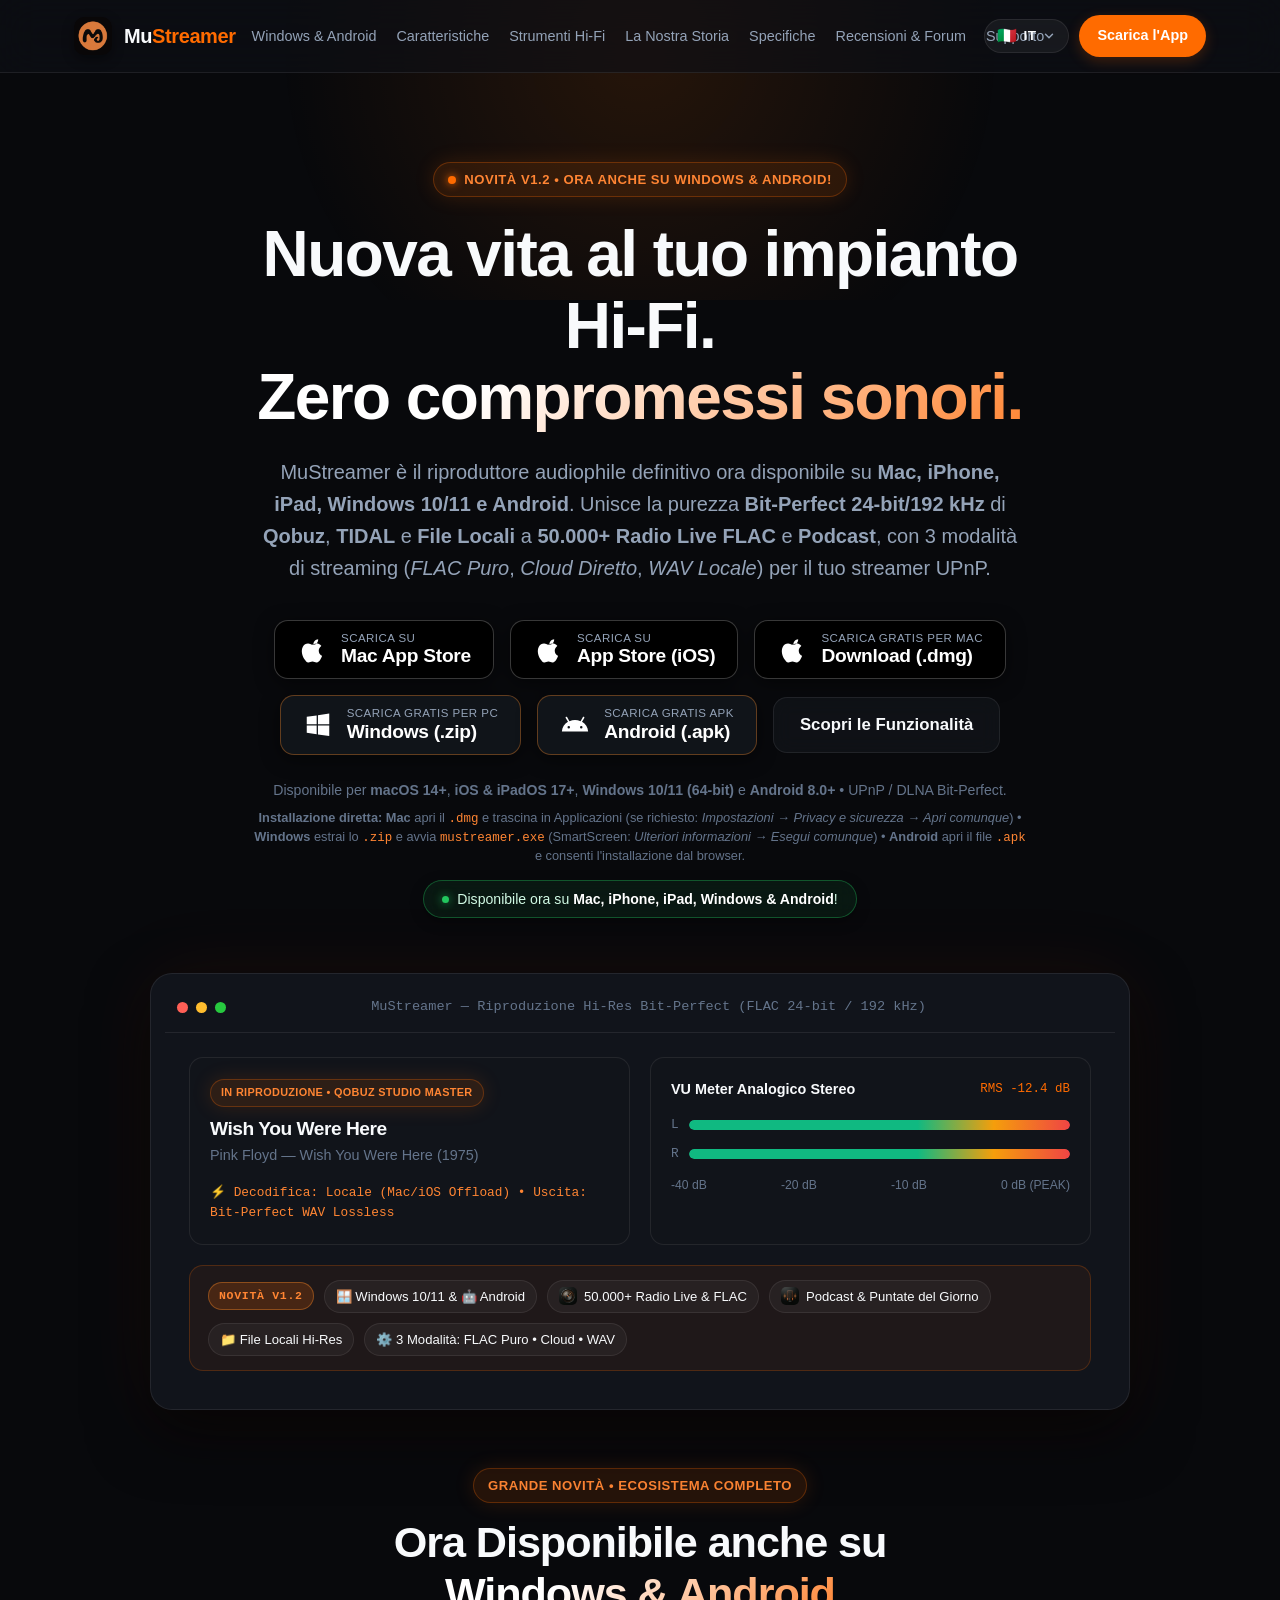
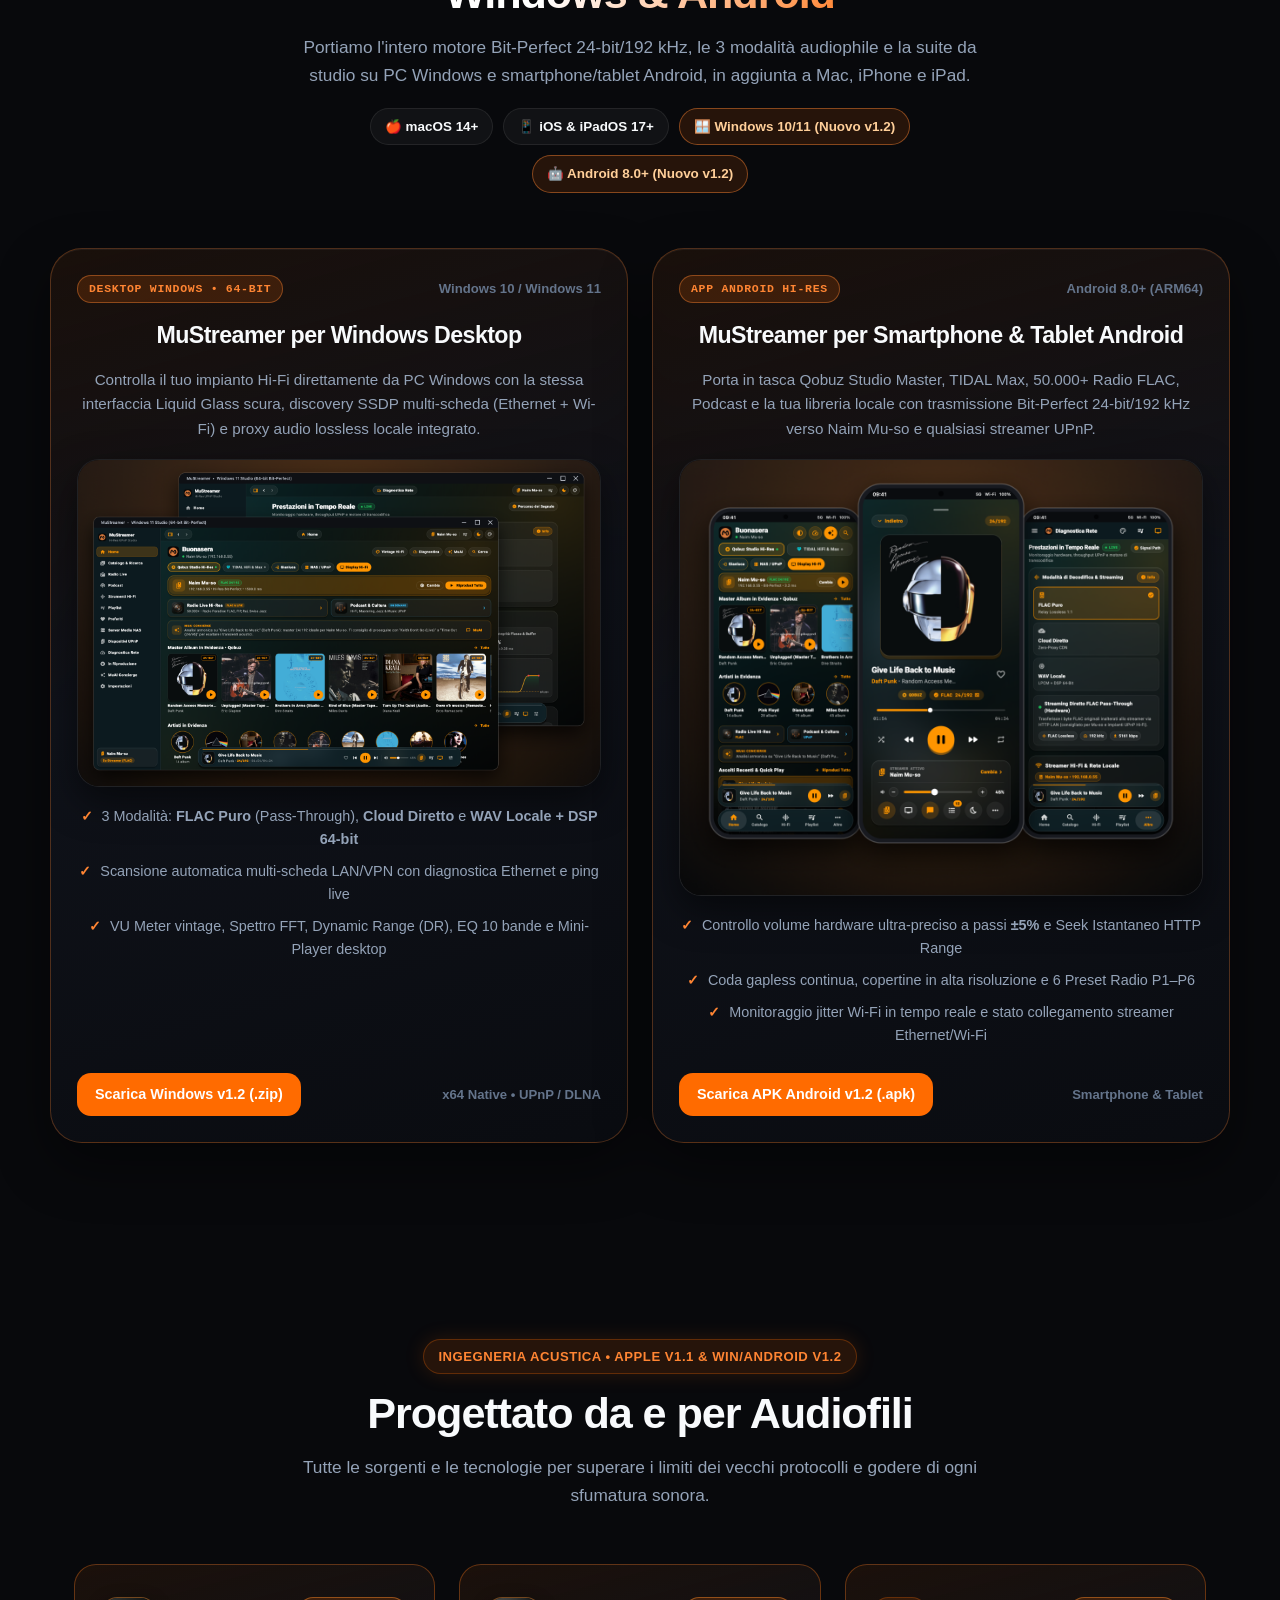
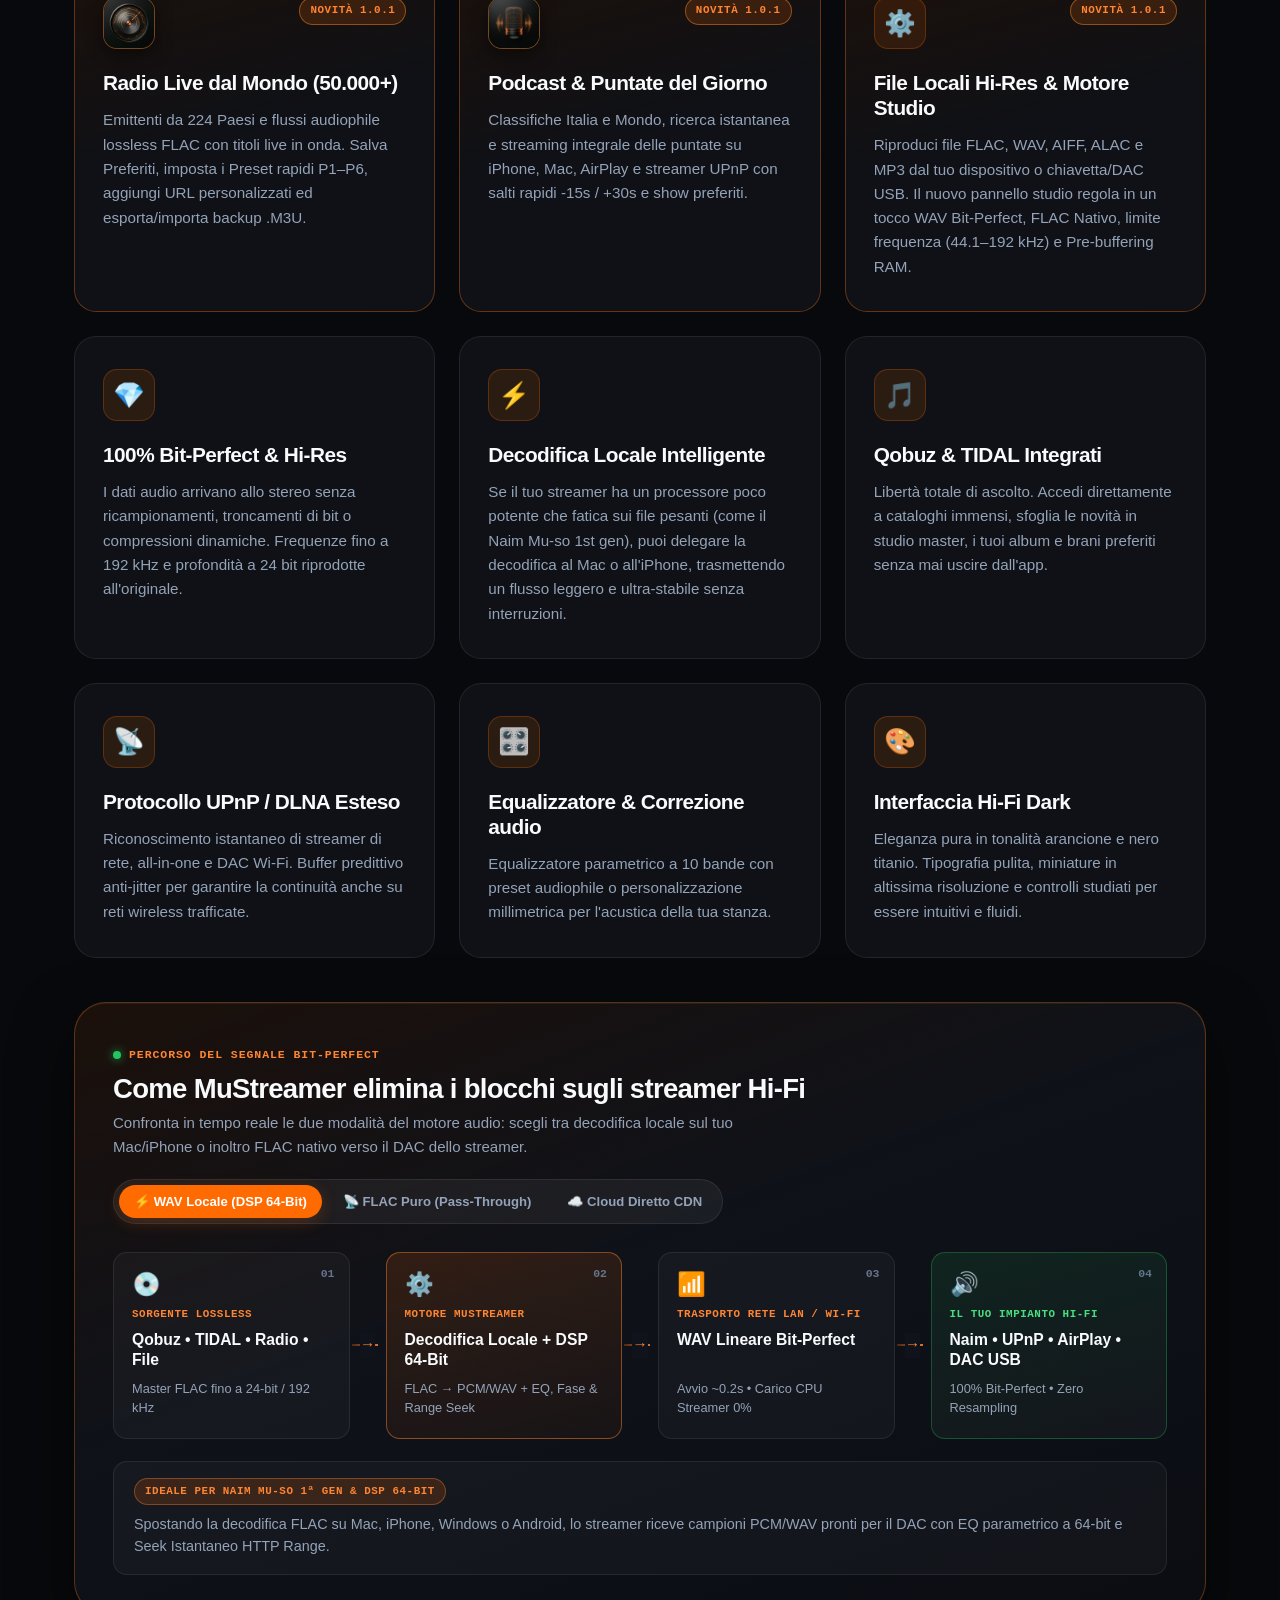
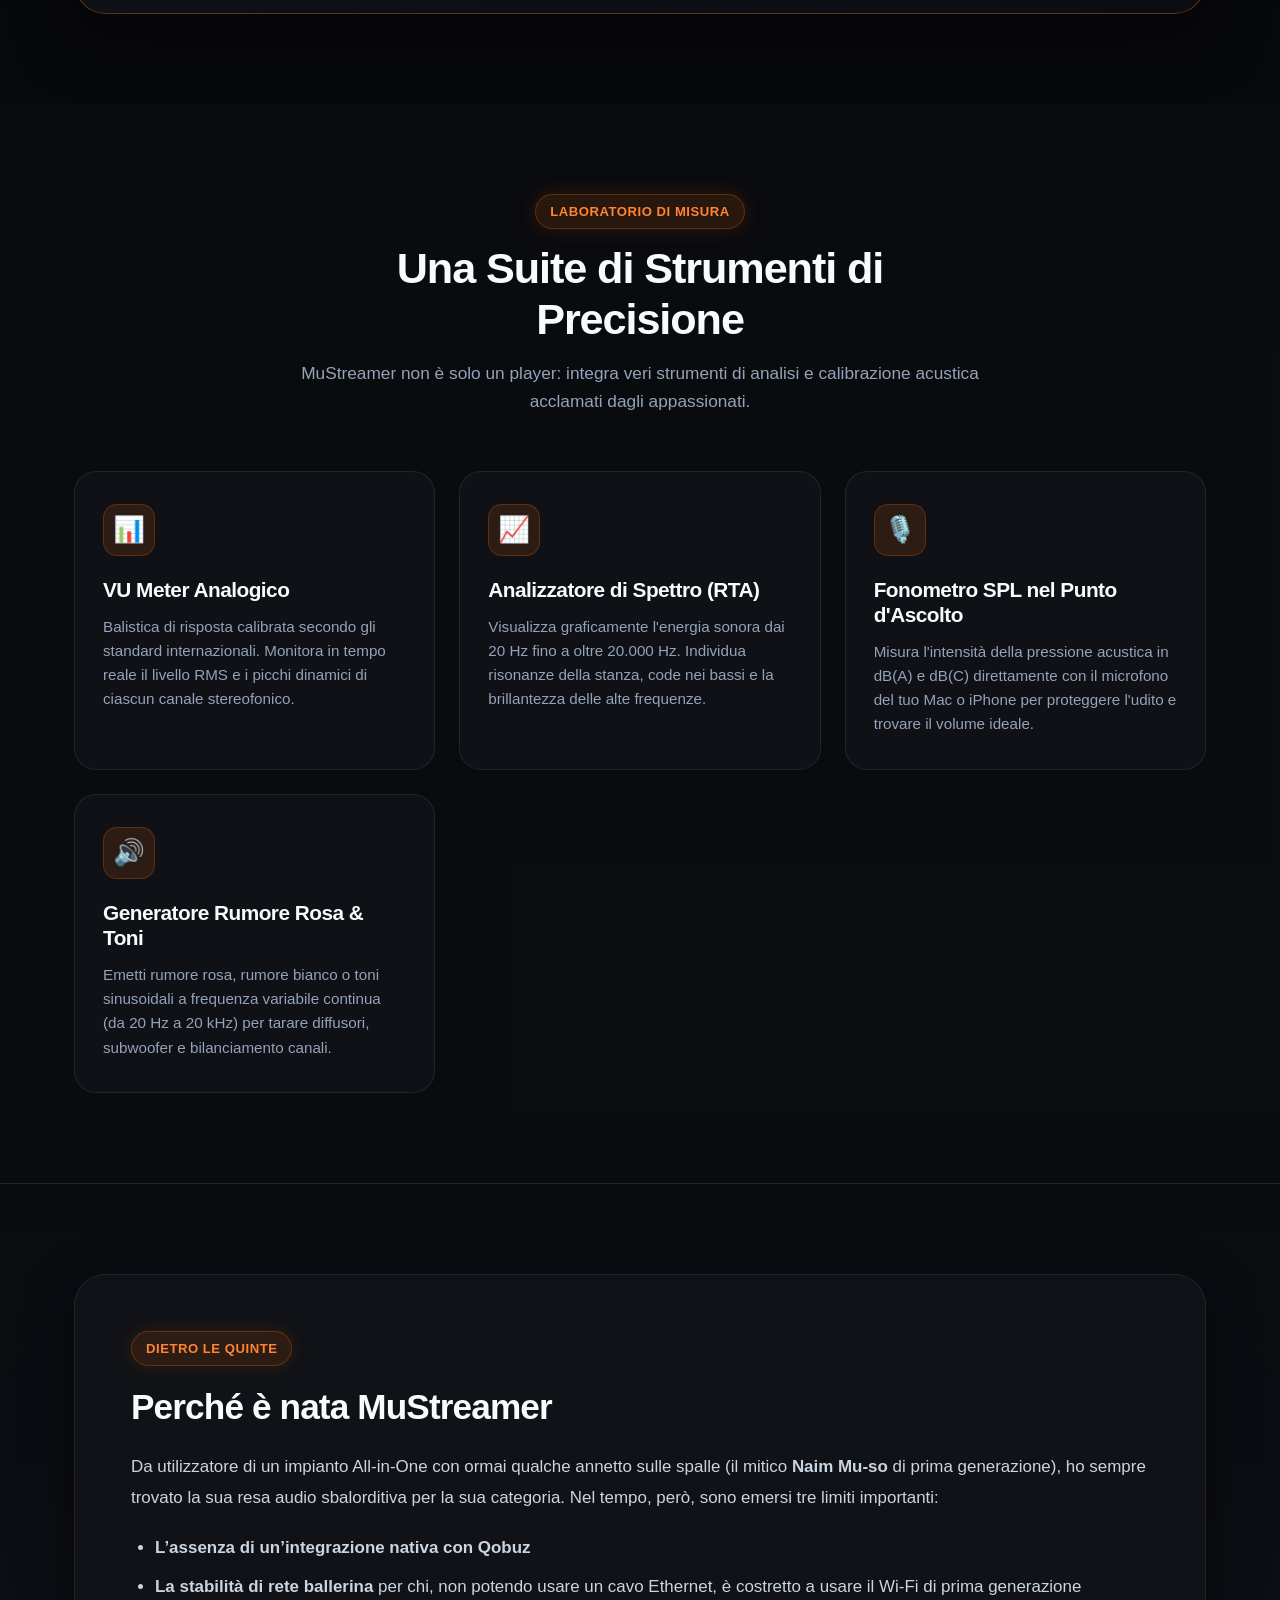
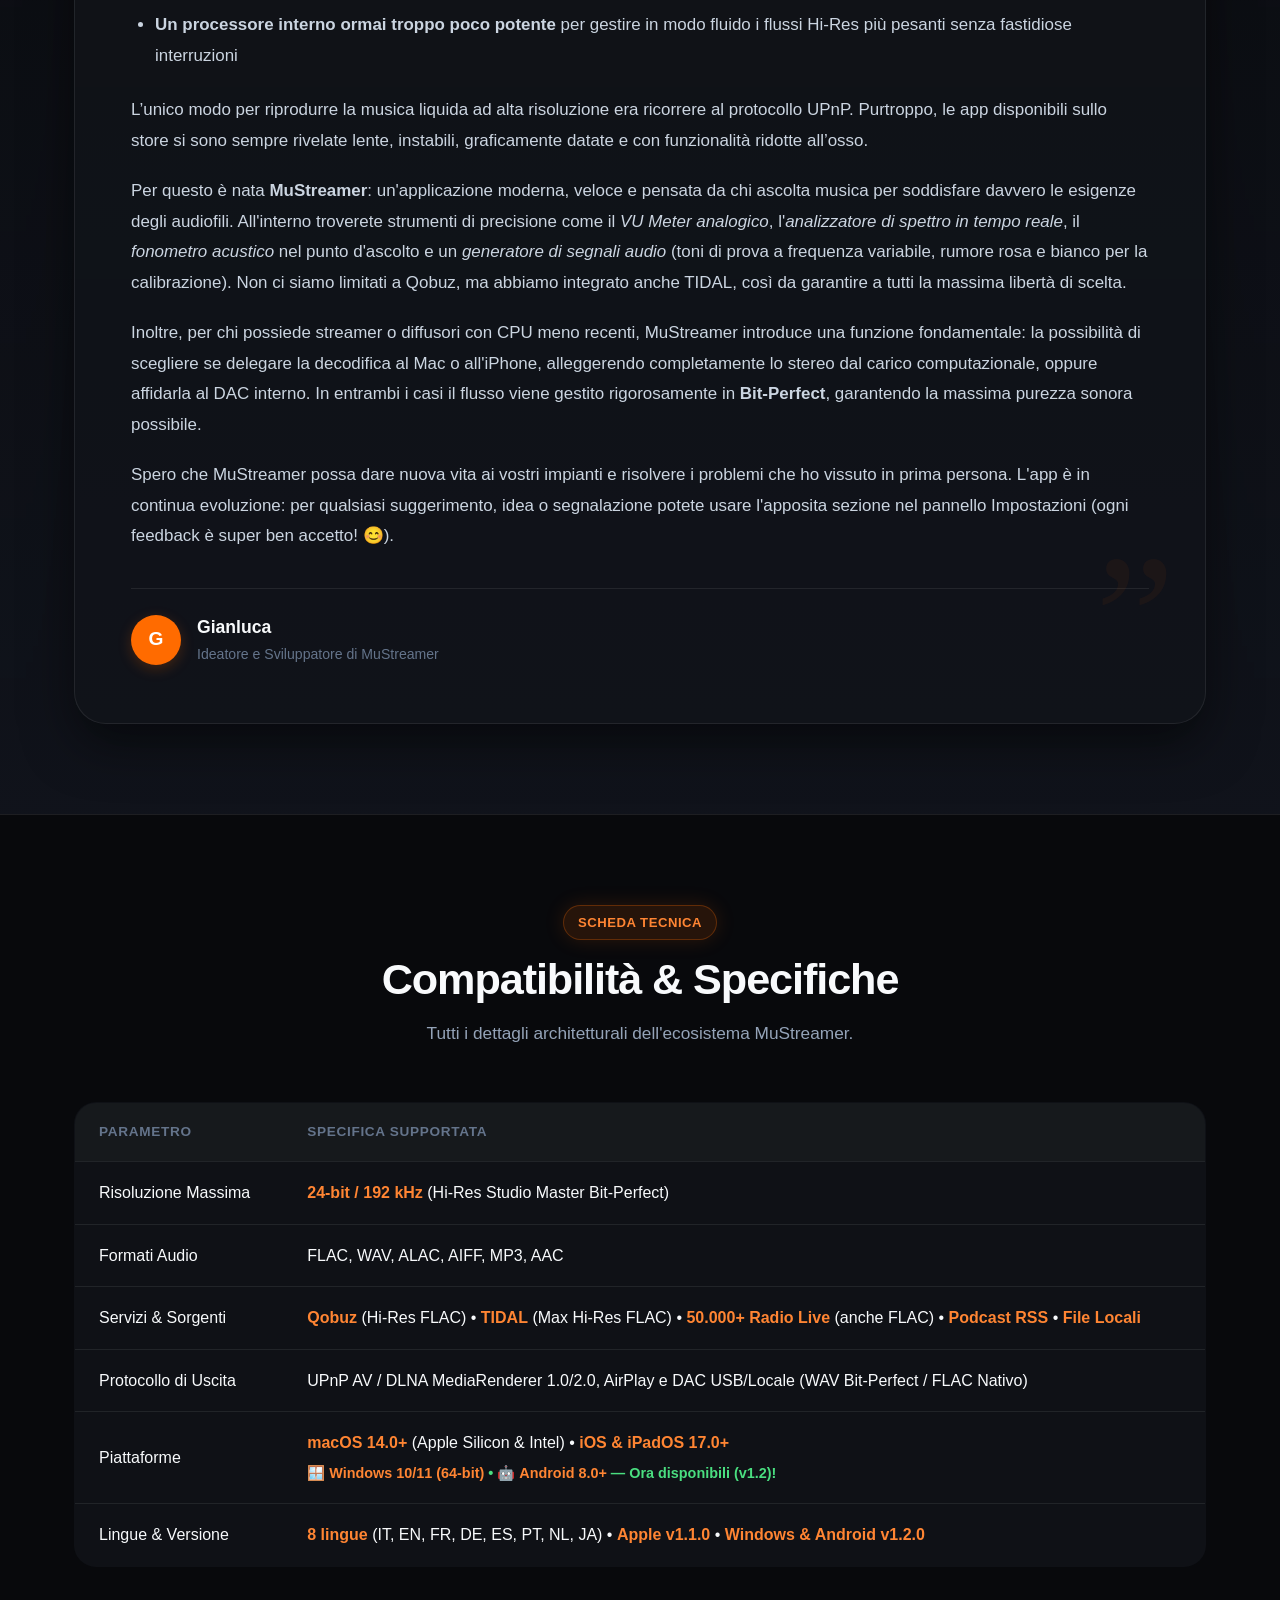
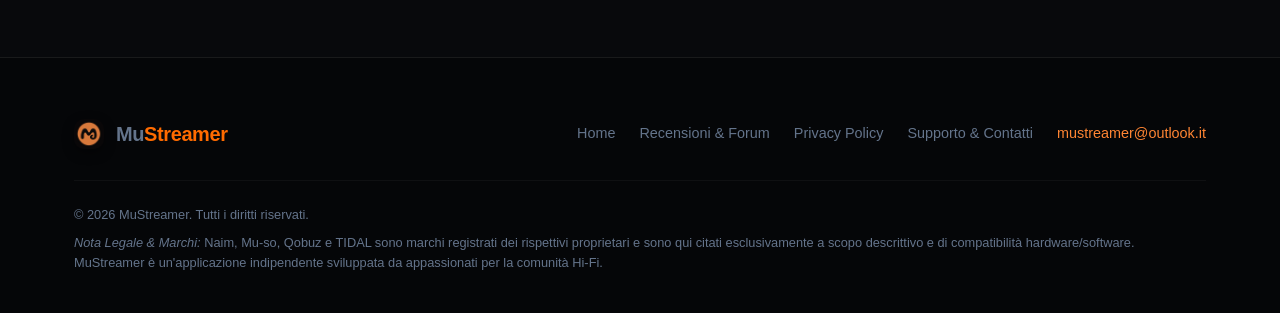
==== commit 3a82f5d8: "update" ====
--- a/index.html
+++ b/index.html
@@ -19,7 +19,7 @@
   <link rel="icon" type="image/png" sizes="192x192" href="/assets/favicon-192.png">
   <link rel="shortcut icon" href="/favicon.ico">
   <link rel="apple-touch-icon" sizes="180x180" href="/assets/apple-touch-icon.png">
-  <link rel="stylesheet" href="style.css?v=20261125">
+  <link rel="stylesheet" href="style.css?v=20261125b">
   
   <!-- Open Graph / Meta Social -->
   <meta property="og:site_name" content="MuStreamer">
@@ -203,21 +203,21 @@
             </div>
           </a>
 
-          <!-- Windows 10/11 (64-bit) CTA -->
-          <a href="#platforms" class="app-store-btn hero-cta-windows" data-platform-cta="windows" data-goatcounter-click="click-windows-cta" data-goatcounter-title="Click Windows 10/11">
+          <!-- Direct Windows 10/11 (.zip) Download -->
+          <a href="https://github.com/MuStreamer/mustreamer.github.io/releases/latest/download/MuStreamer-Windows-x64.zip" class="app-store-btn hero-cta-windows" data-platform-cta="windows" data-goatcounter-click="download-windows-zip" data-goatcounter-title="Download Windows (.zip)">
             <svg width="26" height="26" viewBox="0 0 24 24" fill="currentColor" aria-hidden="true"><path d="M3 5.45L10.94 4.3V11.3H3V5.45ZM11.96 4.14L21 2.8V11.3H11.96V4.14ZM3 12.3H10.94V19.35L3 18.2V12.3ZM11.96 12.3H21V20.85L11.96 19.5V12.3Z"/></svg>
             <div class="app-store-btn-text">
-              <span class="caption" data-i18n="hero.winCaption">Nuovo per PC</span>
-              <span class="store-name">Windows 10/11</span>
-            </div>
-          </a>
-
-          <!-- Android (Google Play / APK) CTA -->
-          <a href="#platforms" class="app-store-btn hero-cta-android" data-platform-cta="android" data-goatcounter-click="click-android-cta" data-goatcounter-title="Click Android">
+              <span class="caption" data-i18n="hero.winCaption">Scarica gratis per PC</span>
+              <span class="store-name" data-i18n="hero.winStore">Windows (.zip)</span>
+            </div>
+          </a>
+
+          <!-- Direct Android (.apk) Download -->
+          <a href="https://github.com/MuStreamer/mustreamer.github.io/releases/latest/download/MuStreamer-Android.apk" class="app-store-btn hero-cta-android" data-platform-cta="android" data-goatcounter-click="download-android-apk" data-goatcounter-title="Download Android (.apk)">
             <svg width="26" height="26" viewBox="0 0 24 24" fill="currentColor" aria-hidden="true"><path d="M17.6 9.48l1.84-3.18c.16-.31.04-.69-.26-.85-.29-.15-.65-.06-.83.22l-1.88 3.24a11.43 11.43 0 0 0-8.94 0L5.65 5.67a.64.64 0 0 0-.87-.24.64.64 0 0 0-.22.87l1.84 3.18C3.57 11.02 1.71 13.86 1.5 17.2h21c-.21-3.34-2.07-6.18-4.9-7.72zM7 14.75a1 1 0 1 1 0-2 1 1 0 0 1 0 2zm10 0a1 1 0 1 1 0-2 1 1 0 0 1 0 2z"/></svg>
             <div class="app-store-btn-text">
-              <span class="caption" data-i18n="hero.andCaption">Nuovo Smartphone</span>
-              <span class="store-name">Android (APK / Play)</span>
+              <span class="caption" data-i18n="hero.andCaption">Scarica gratis APK</span>
+              <span class="store-name" data-i18n="hero.andStore">Android (.apk)</span>
             </div>
           </a>
 
@@ -226,7 +226,7 @@
           </a>
         </div>
         <p class="hero-subtitle" data-i18n="hero.subtitle">Disponibile per <strong>macOS 14+</strong>, <strong>iOS &amp; iPadOS 17+</strong>, <strong>Windows 10/11 (64-bit)</strong> e <strong>Android 8.0+</strong> &bull; UPnP / DLNA Bit-Perfect.</p>
-        <p class="hero-mac-tip" data-i18n="hero.macTip">Mac: apri il file <code>.dmg</code> e trascina <strong>MuStreamer</strong> in Applicazioni. Al primo avvio, se richiesto da macOS, vai in <em>Impostazioni di Sistema &rarr; Privacy e sicurezza &rarr; Apri comunque</em>.</p>
+        <p class="hero-mac-tip" data-i18n="hero.macTip"><strong>Installazione diretta:</strong> <strong>Mac</strong> apri il <code>.dmg</code> e trascina in Applicazioni (se richiesto: <em>Impostazioni &rarr; Privacy e sicurezza &rarr; Apri comunque</em>) &bull; <strong>Windows</strong> estrai lo <code>.zip</code> e avvia <code>mustreamer.exe</code> (SmartScreen: <em>Ulteriori informazioni &rarr; Esegui comunque</em>) &bull; <strong>Android</strong> apri il file <code>.apk</code> e consenti l'installazione dal browser.</p>
         
         <div class="coming-soon-badge ecosystem-live-badge">
           <span class="dot"></span>
@@ -330,7 +330,7 @@
               <li data-i18n="plat.winB3">VU Meter vintage, Spettro FFT, Dynamic Range (DR), EQ 10 bande e Mini-Player desktop</li>
             </ul>
             <div class="platform-card-foot">
-              <button type="button" class="platform-action-btn" data-platform-cta="windows" data-i18n="plat.winBtn">Scarica / Info Windows v1.2</button>
+              <a href="https://github.com/MuStreamer/mustreamer.github.io/releases/latest/download/MuStreamer-Windows-x64.zip" class="platform-action-btn" data-platform-cta="windows" data-goatcounter-click="download-windows-card" data-i18n="plat.winBtn">Scarica Windows v1.2 (.zip)</a>
               <span class="platform-os-label" data-i18n="plat.winReq">x64 Native • UPnP / DLNA</span>
             </div>
           </article>
@@ -351,7 +351,7 @@
               <li data-i18n="plat.andB3">Monitoraggio jitter Wi-Fi in tempo reale e stato collegamento streamer Ethernet/Wi-Fi</li>
             </ul>
             <div class="platform-card-foot">
-              <button type="button" class="platform-action-btn" data-platform-cta="android" data-i18n="plat.andBtn">Ottieni per Android v1.2</button>
+              <a href="https://github.com/MuStreamer/mustreamer.github.io/releases/latest/download/MuStreamer-Android.apk" class="platform-action-btn" data-platform-cta="android" data-goatcounter-click="download-android-card" data-i18n="plat.andBtn">Scarica APK Android v1.2 (.apk)</a>
               <span class="platform-os-label" data-i18n="plat.andReq">Smartphone &amp; Tablet</span>
             </div>
           </article>
@@ -726,7 +726,7 @@
   </div>
 
   <!-- Multilingua i18n -->
-  <script src="i18n.js?v=20261125"></script>
+  <script src="i18n.js?v=20261125b"></script>
 
   <!-- Toggle interattivo Signal Path (WAV Locale / FLAC Puro / Cloud Diretto) -->
   <script>
@@ -752,9 +752,9 @@
   <script>
     // Link ufficiale pubblicato su Apple App Store (iOS, iPadOS & macOS Universal)
     const APPLE_APP_STORE_ID = "6834350144";
-    // Inserisci qui gli URL pubblici appena pubblicati sugli store (se vuoti, apre la scheda informativa v1.2)
-    const WINDOWS_DOWNLOAD_URL = "";
-    const ANDROID_PLAY_STORE_URL = "";
+    // Link diretti GitHub Releases per Windows (.zip) e Android (.apk)
+    const WINDOWS_DOWNLOAD_URL = "https://github.com/MuStreamer/mustreamer.github.io/releases/latest/download/MuStreamer-Windows-x64.zip";
+    const ANDROID_PLAY_STORE_URL = "https://github.com/MuStreamer/mustreamer.github.io/releases/latest/download/MuStreamer-Android.apk";
 
     const appStoreTargetURL = APPLE_APP_STORE_ID && APPLE_APP_STORE_ID.trim() !== ""
       ? `https://apps.apple.com/app/mustreamer/id${APPLE_APP_STORE_ID.trim()}`
@@ -786,33 +786,39 @@
         if (platform === "windows") {
           tagEl.textContent = "WINDOWS 10 / 11 • v1.2.0";
           titleEl.textContent = trOr("modal.winTitle", "MuStreamer v1.2 per Windows Desktop");
-          bodyEl.textContent = trOr("modal.winBody", "La build desktop Windows 10/11 (64-bit) è pronta con la release v1.2: include discovery UPnP multi-scheda, 3 modalità streaming Bit-Perfect (FLAC Puro, Cloud Diretto, WAV Locale + DSP 64-bit) e strumenti da studio. I link pubblici sono in fase di pubblicazione: scrivici per ricevere subito il pacchetto o il link diretto.");
+          bodyEl.textContent = trOr("modal.winBody", "La build desktop Windows 10/11 (64-bit) v1.2 si scarica come archivio .zip: estrai tutta la cartella e avvia mustreamer.exe (in caso di SmartScreen clicca Ulteriori informazioni -> Esegui comunque). Include UPnP multi-scheda, 3 modalità Bit-Perfect e strumenti Hi-Fi.");
           reqsEl.innerHTML = trOr("modal.winReqs", "<strong>Requisiti:</strong> Windows 10 / 11 (x64) &bull; Rete LAN Wi-Fi o Ethernet verso lo streamer UPnP/DLNA");
           mailEl.href = "mailto:mustreamer@outlook.it?subject=MuStreamer%20Windows%201.2%20Download";
         } else {
           tagEl.textContent = "ANDROID 8.0+ • v1.2.0";
           titleEl.textContent = trOr("modal.andTitle", "MuStreamer v1.2 per Android");
-          bodyEl.textContent = trOr("modal.andBody", "L'app Android è in fase di rilascio su Google Play con la versione v1.2: streaming Bit-Perfect 24-bit/192 kHz su Naim Mu-so e UPnP/DLNA, passi volume ±5%, Seek Istantaneo, 50.000+ Radio FLAC e diagnostica Wi-Fi. Scrivici per accedere subito al build / Play Store testing.");
+          bodyEl.textContent = trOr("modal.andBody", "L'app Android v1.2 è disponibile al download diretto dal sito in formato .apk firmato: streaming Bit-Perfect 24-bit/192 kHz su Naim Mu-so e UPnP/DLNA, passi volume ±5%, Seek Istantaneo, 50.000+ Radio FLAC e diagnostica Wi-Fi.");
           reqsEl.innerHTML = trOr("modal.andReqs", "<strong>Requisiti:</strong> Android 8.0 o superiore (ARM64) &bull; Smartphone o Tablet su Wi-Fi locale");
           mailEl.href = "mailto:mustreamer@outlook.it?subject=MuStreamer%20Android%201.2%20Download";
         }
         backdrop.classList.add("open");
       }
 
+      function isDirectBinary(url) {
+        return /\.(zip|apk|exe|msix|dmg)(\?|$)/i.test(url) || url.includes("/releases/");
+      }
+
       document.querySelectorAll("[data-platform-cta]").forEach(el => {
         const p = el.getAttribute("data-platform-cta");
-        if (p === "windows" && WINDOWS_DOWNLOAD_URL) {
-          if (el.tagName === "A") { el.href = WINDOWS_DOWNLOAD_URL; el.target = "_blank"; el.rel = "noopener"; return; }
-        }
-        if (p === "android" && ANDROID_PLAY_STORE_URL) {
-          if (el.tagName === "A") { el.href = ANDROID_PLAY_STORE_URL; el.target = "_blank"; el.rel = "noopener"; return; }
+        const url = p === "windows" ? WINDOWS_DOWNLOAD_URL : ANDROID_PLAY_STORE_URL;
+        if (url) {
+          if (el.tagName === "A") {
+            el.href = url;
+            if (!isDirectBinary(url)) { el.target = "_blank"; el.rel = "noopener"; }
+            return;
+          }
+          el.addEventListener("click", function () {
+            if (isDirectBinary(url)) { window.location.href = url; }
+            else { window.open(url, "_blank", "noopener"); }
+          });
+          return;
         }
         el.addEventListener("click", function (e) {
-          const url = p === "windows" ? WINDOWS_DOWNLOAD_URL : ANDROID_PLAY_STORE_URL;
-          if (url) {
-            window.open(url, "_blank", "noopener");
-            return;
-          }
           e.preventDefault();
           openModal(p);
         });
--- a/style.css
+++ b/style.css
@@ -480,7 +480,7 @@
 .hero-mac-tip {
   font-size: 0.8rem;
   color: var(--text-muted);
-  max-width: 660px;
+  max-width: 820px;
   margin: 8px auto 0;
   line-height: 1.45;
 }
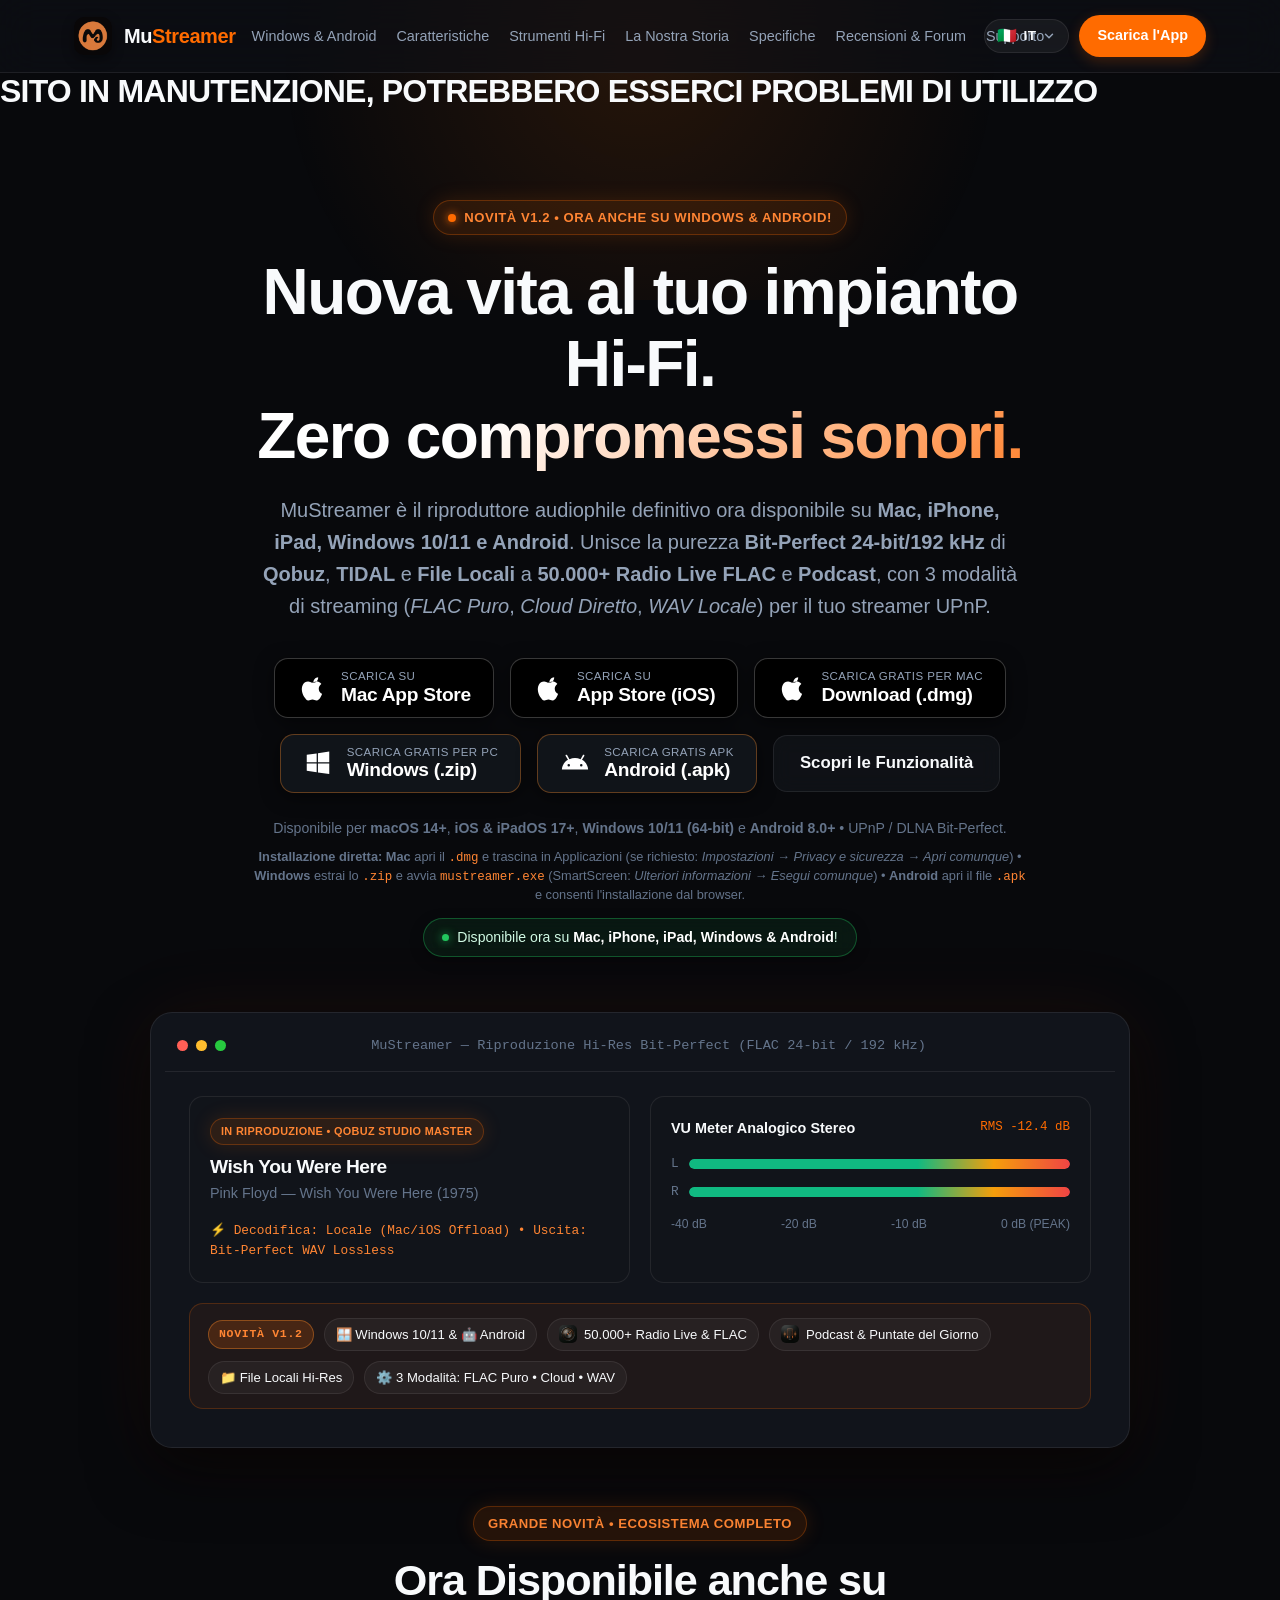
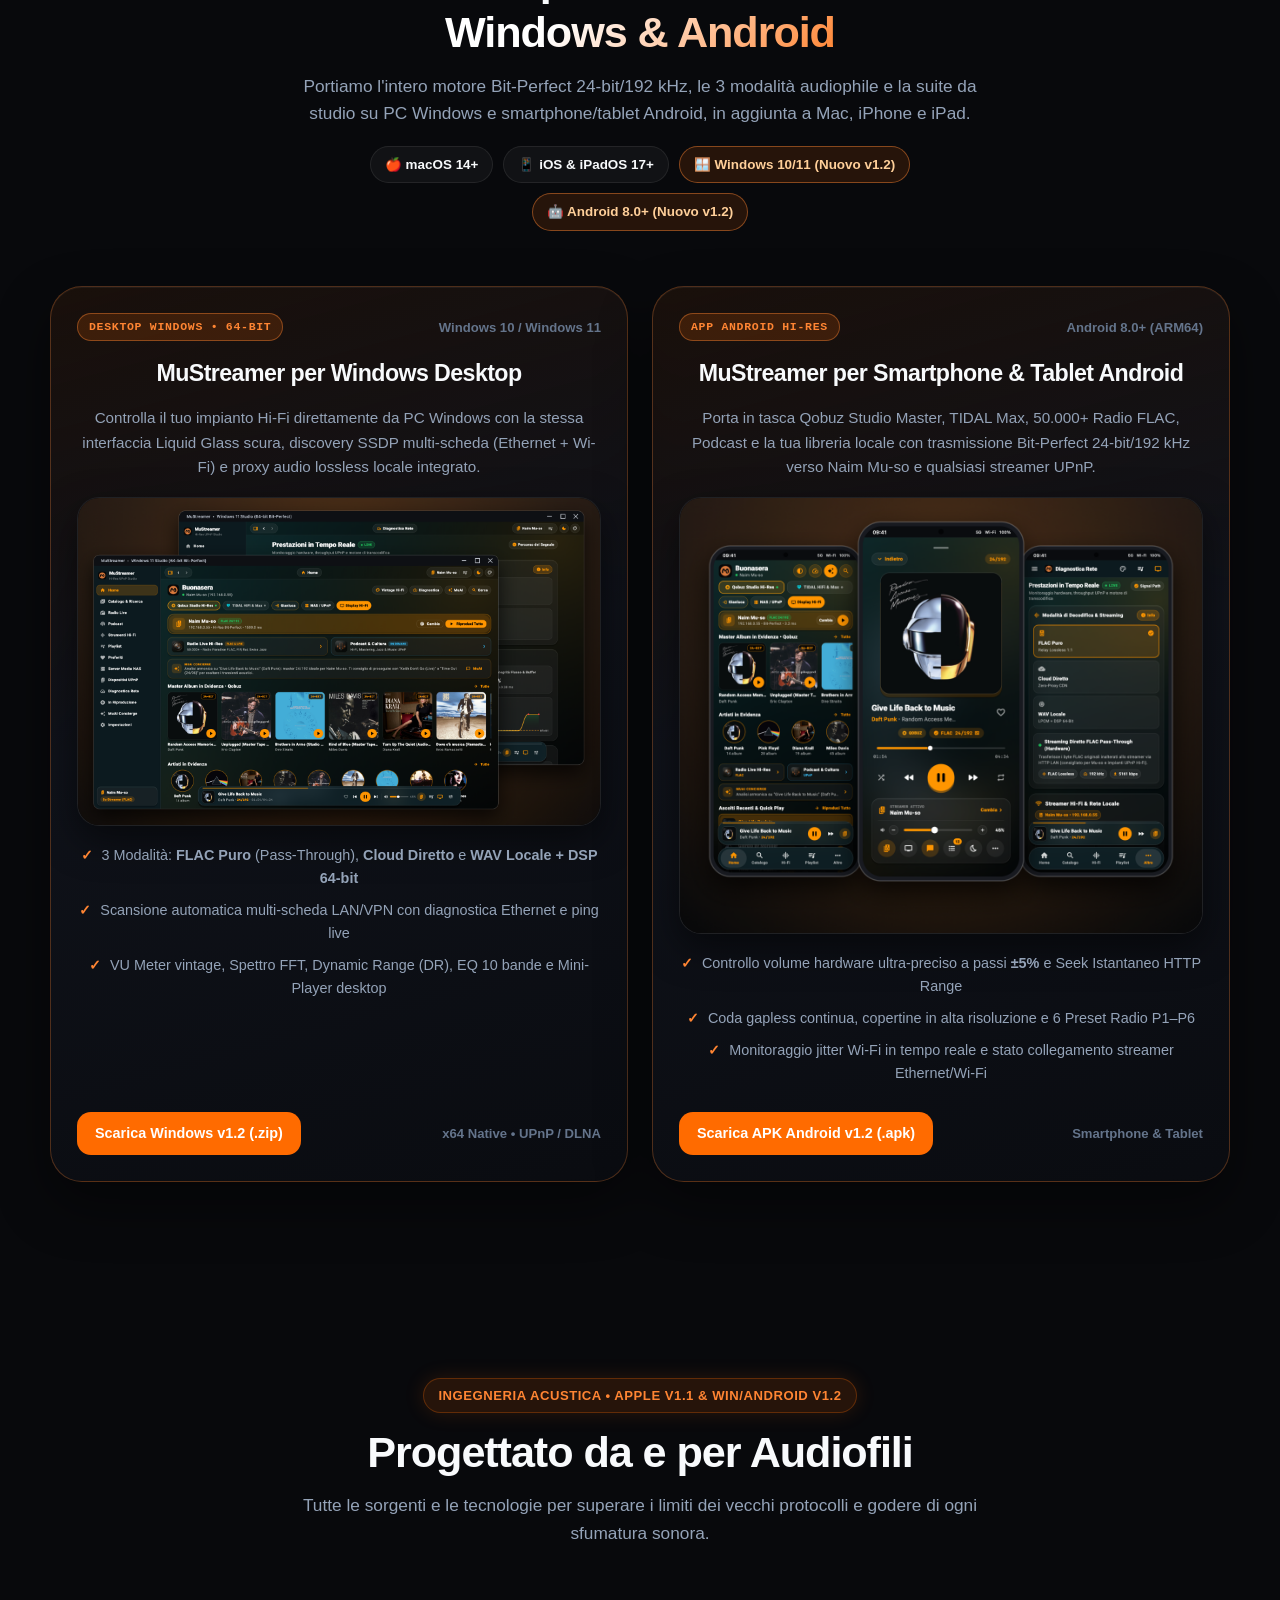
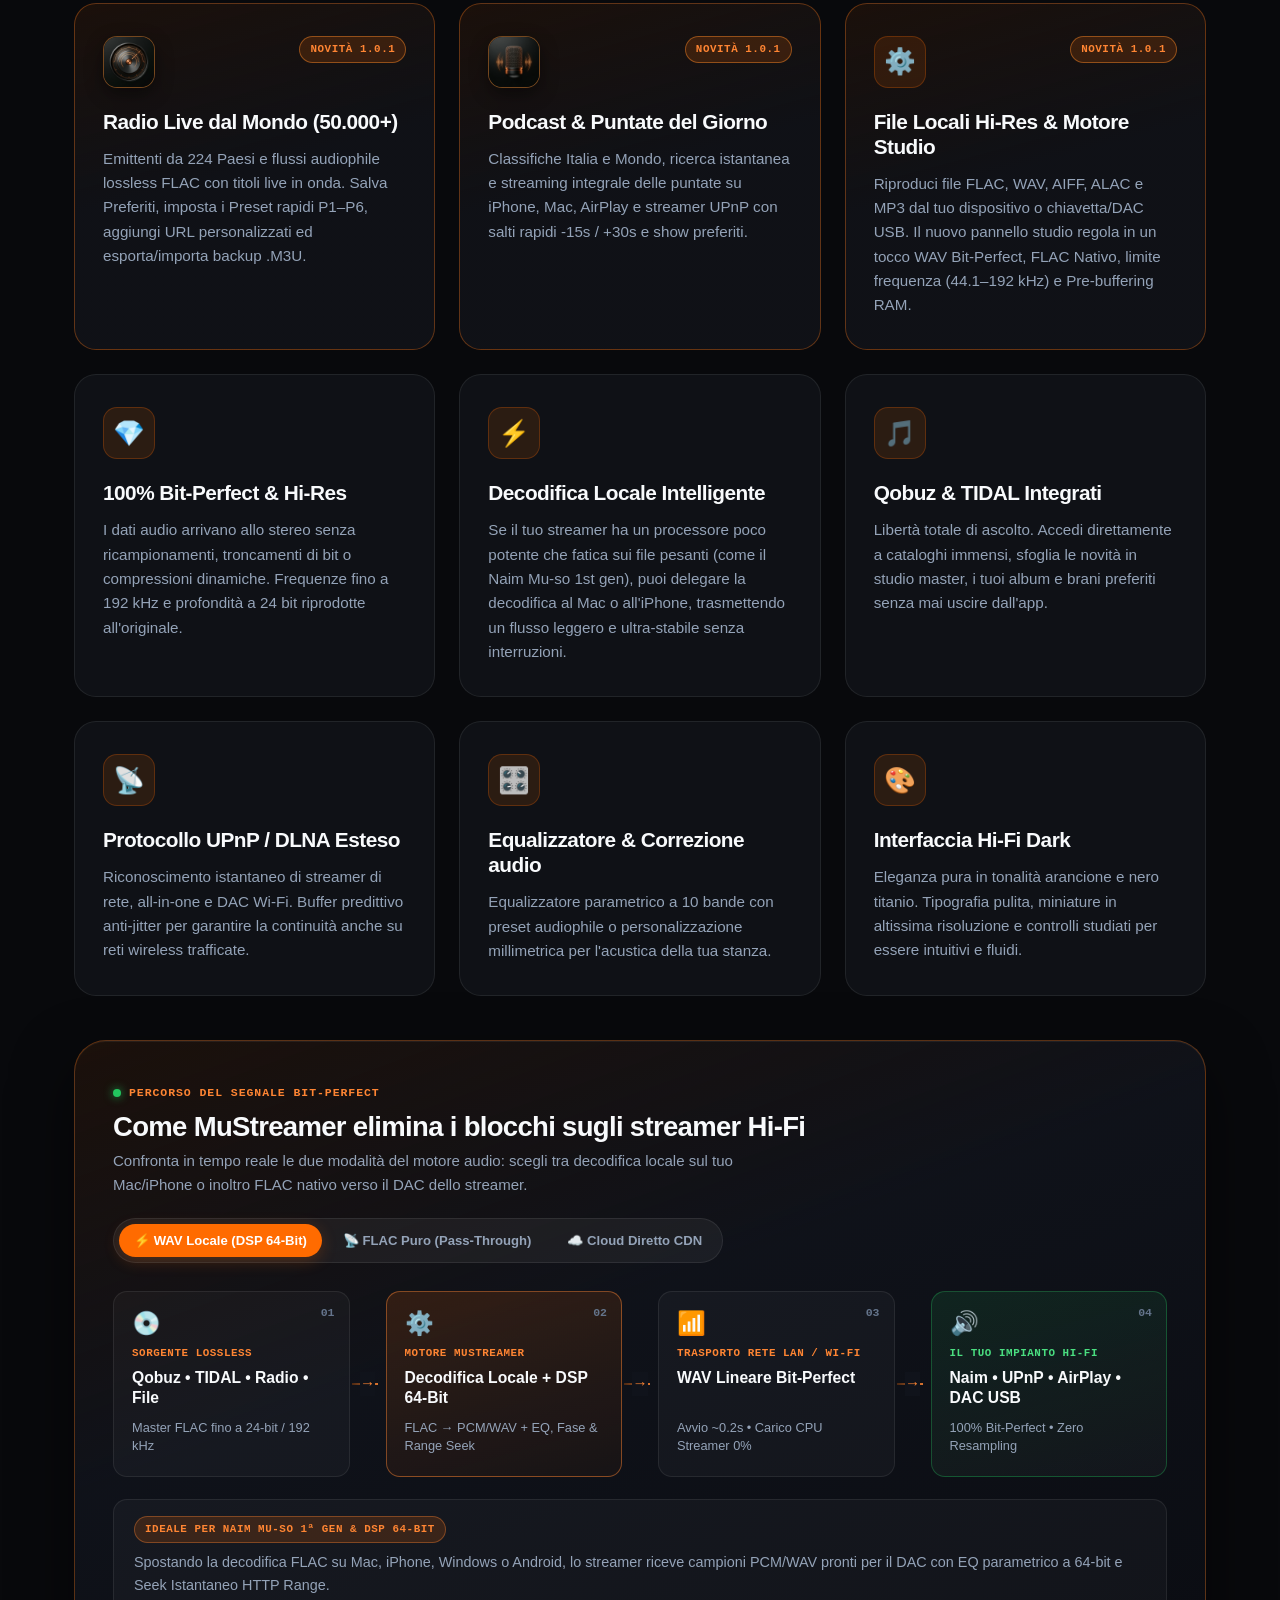
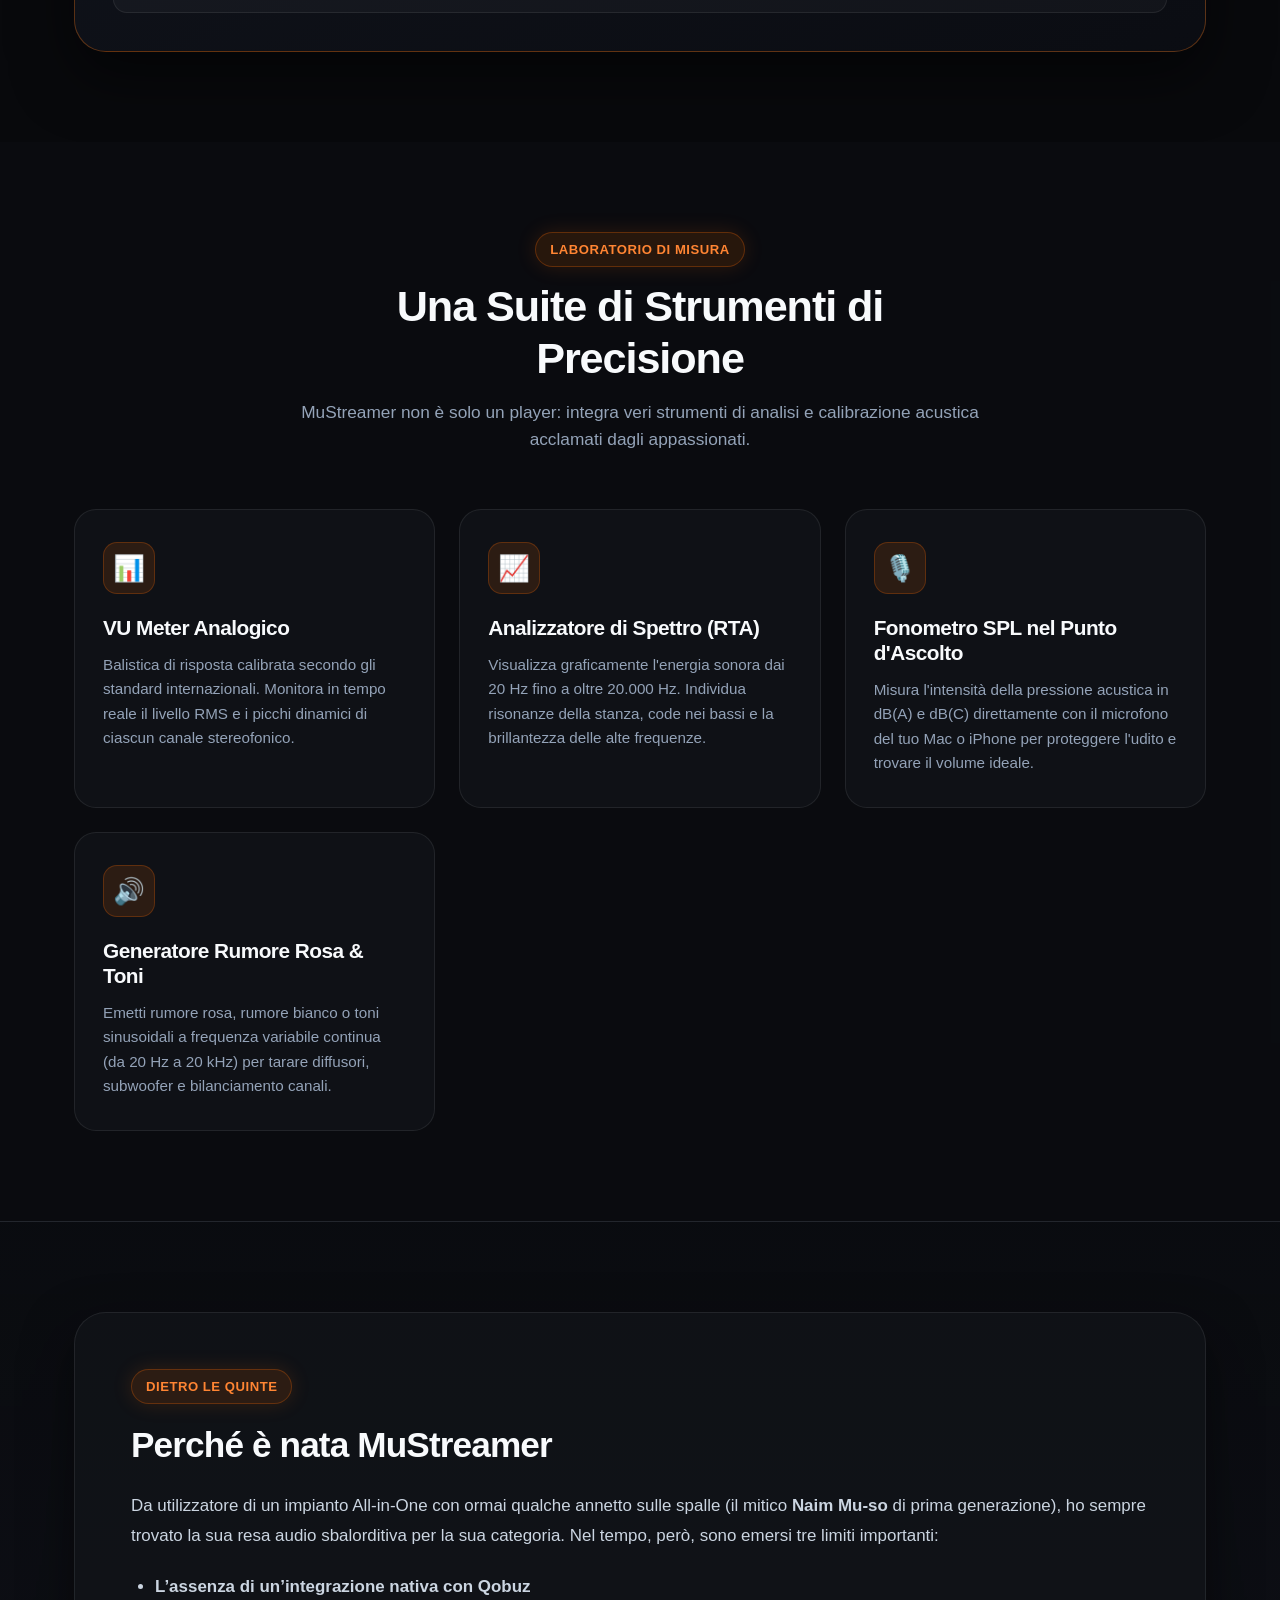
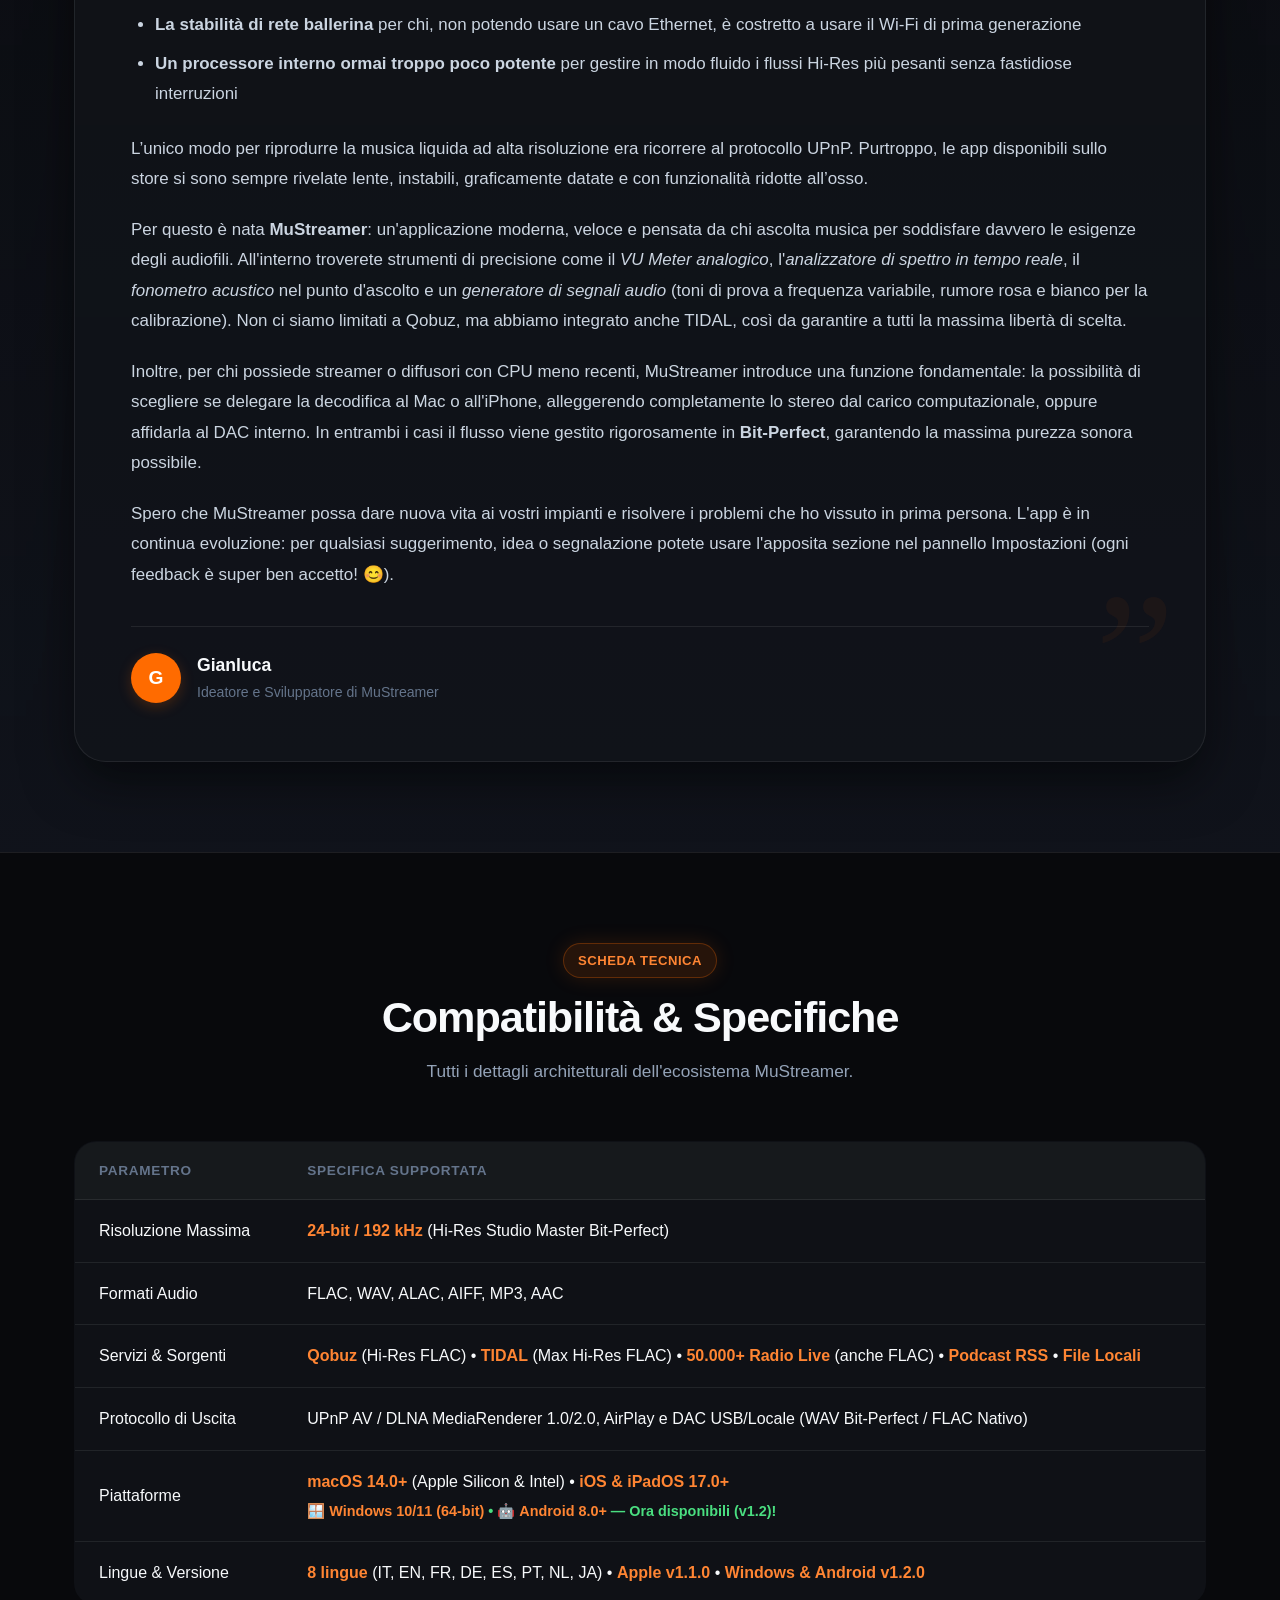
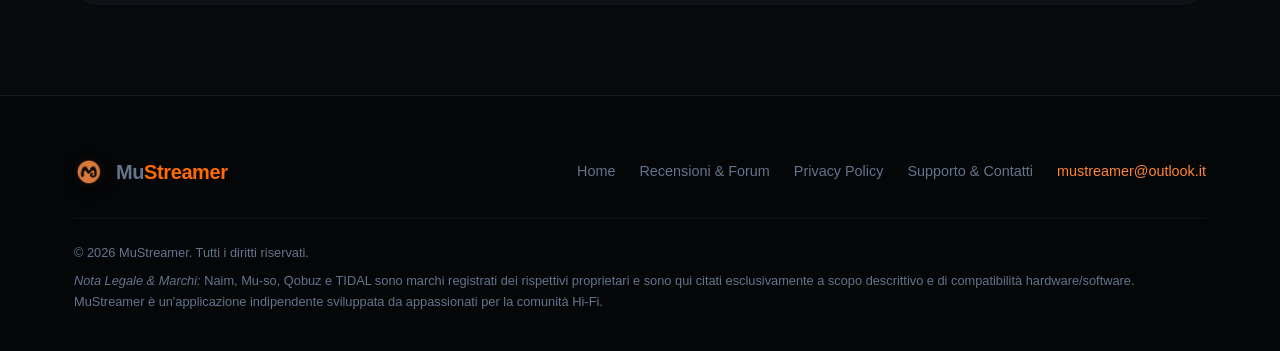
==== commit e4c50674: "Update index.html" ====
--- a/index.html
+++ b/index.html
@@ -5,6 +5,7 @@
   <meta name="viewport" content="width=device-width, initial-scale=1.0, viewport-fit=cover">
   <meta name="theme-color" content="#08090c">
   <meta name="apple-mobile-web-app-status-bar-style" content="black-translucent">
+  <h1>SITO IN MANUTENZIONE, POTREBBERO ESSERCI PROBLEMI DI UTILIZZO</h1>
   <title>MuStreamer 1.2 - Streaming Audiophile Bit-Perfect per Mac, iPhone, Windows & Android</title>
   <meta id="metaDesc" name="description" content="MuStreamer è ora disponibile per Mac, iPhone, iPad, Windows 10/11 e Android: streaming Bit-Perfect 24-bit/192 kHz, 3 modalità (FLAC Puro, Cloud Diretto, WAV Locale), Qobuz, TIDAL, 50.000+ Radio FLAC, Podcast e strumenti Hi-Fi.">
   <meta name="apple-itunes-app" content="app-id=6834350144">
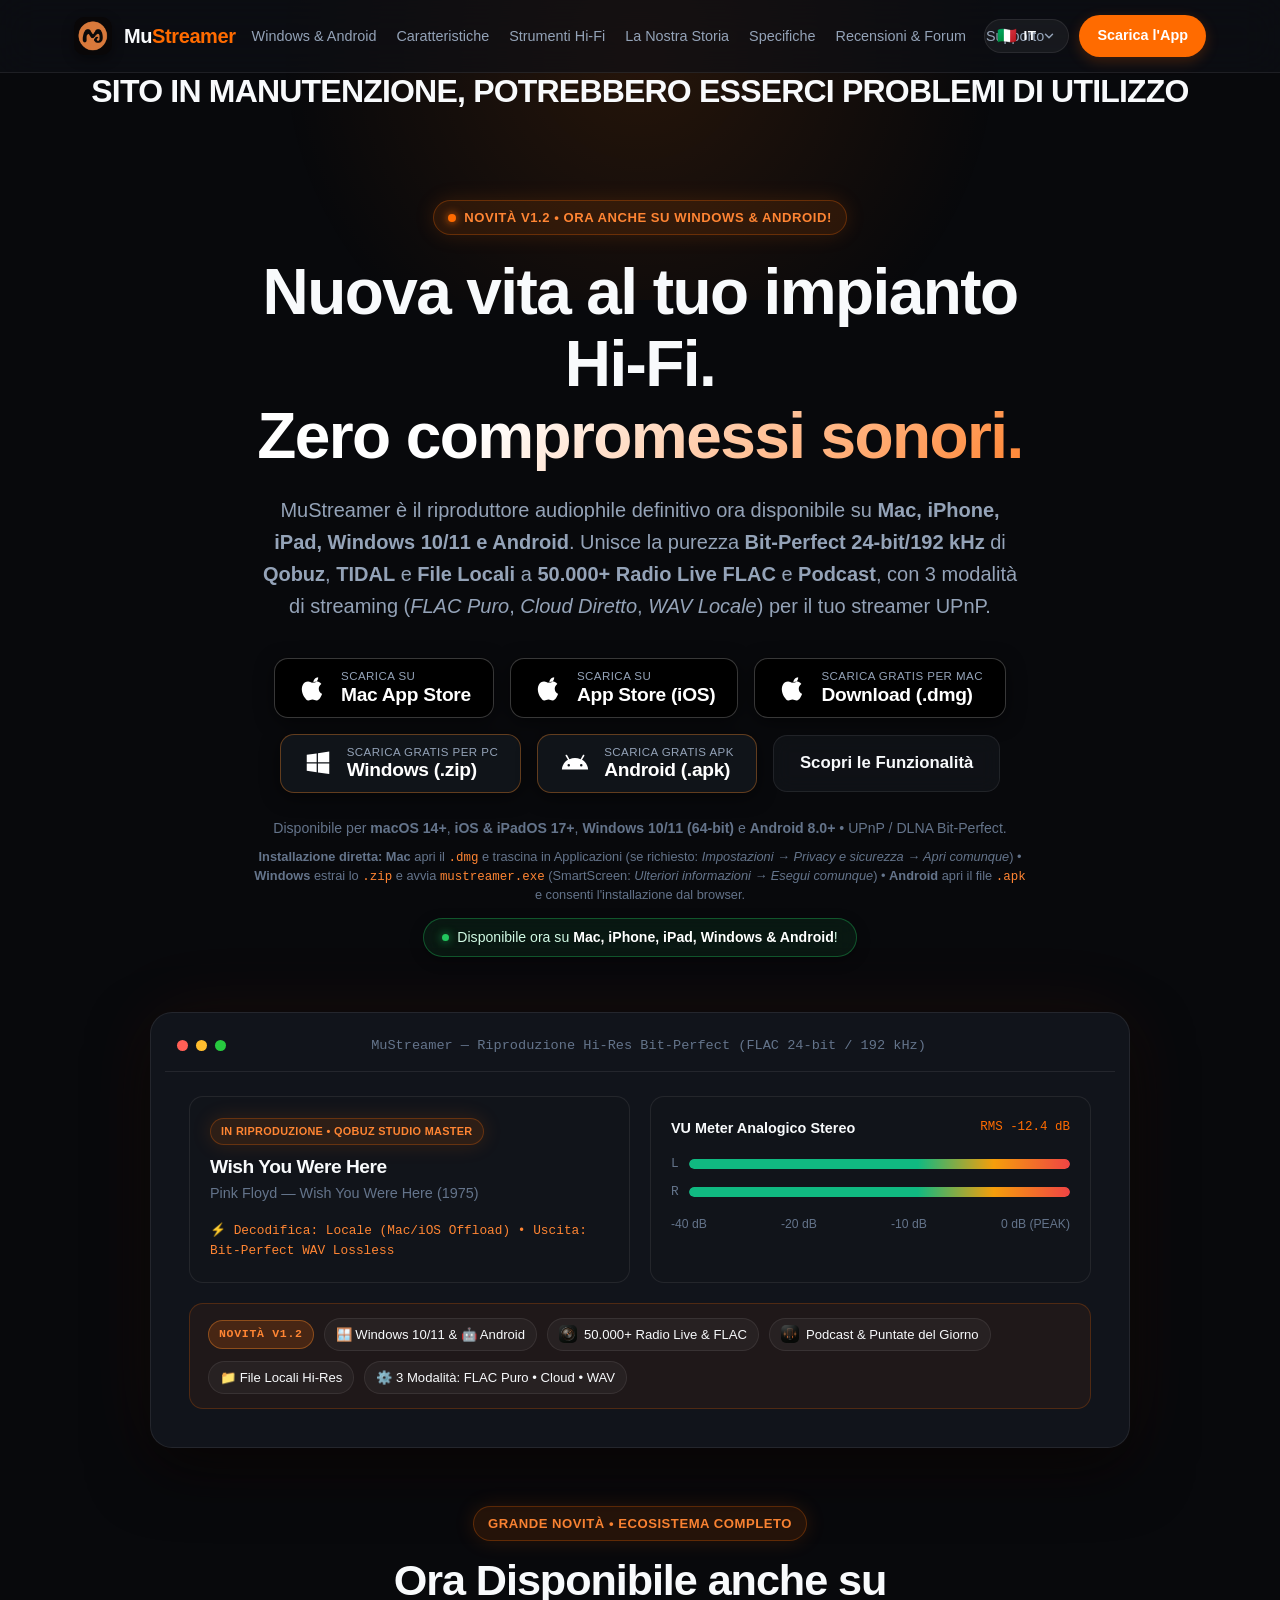
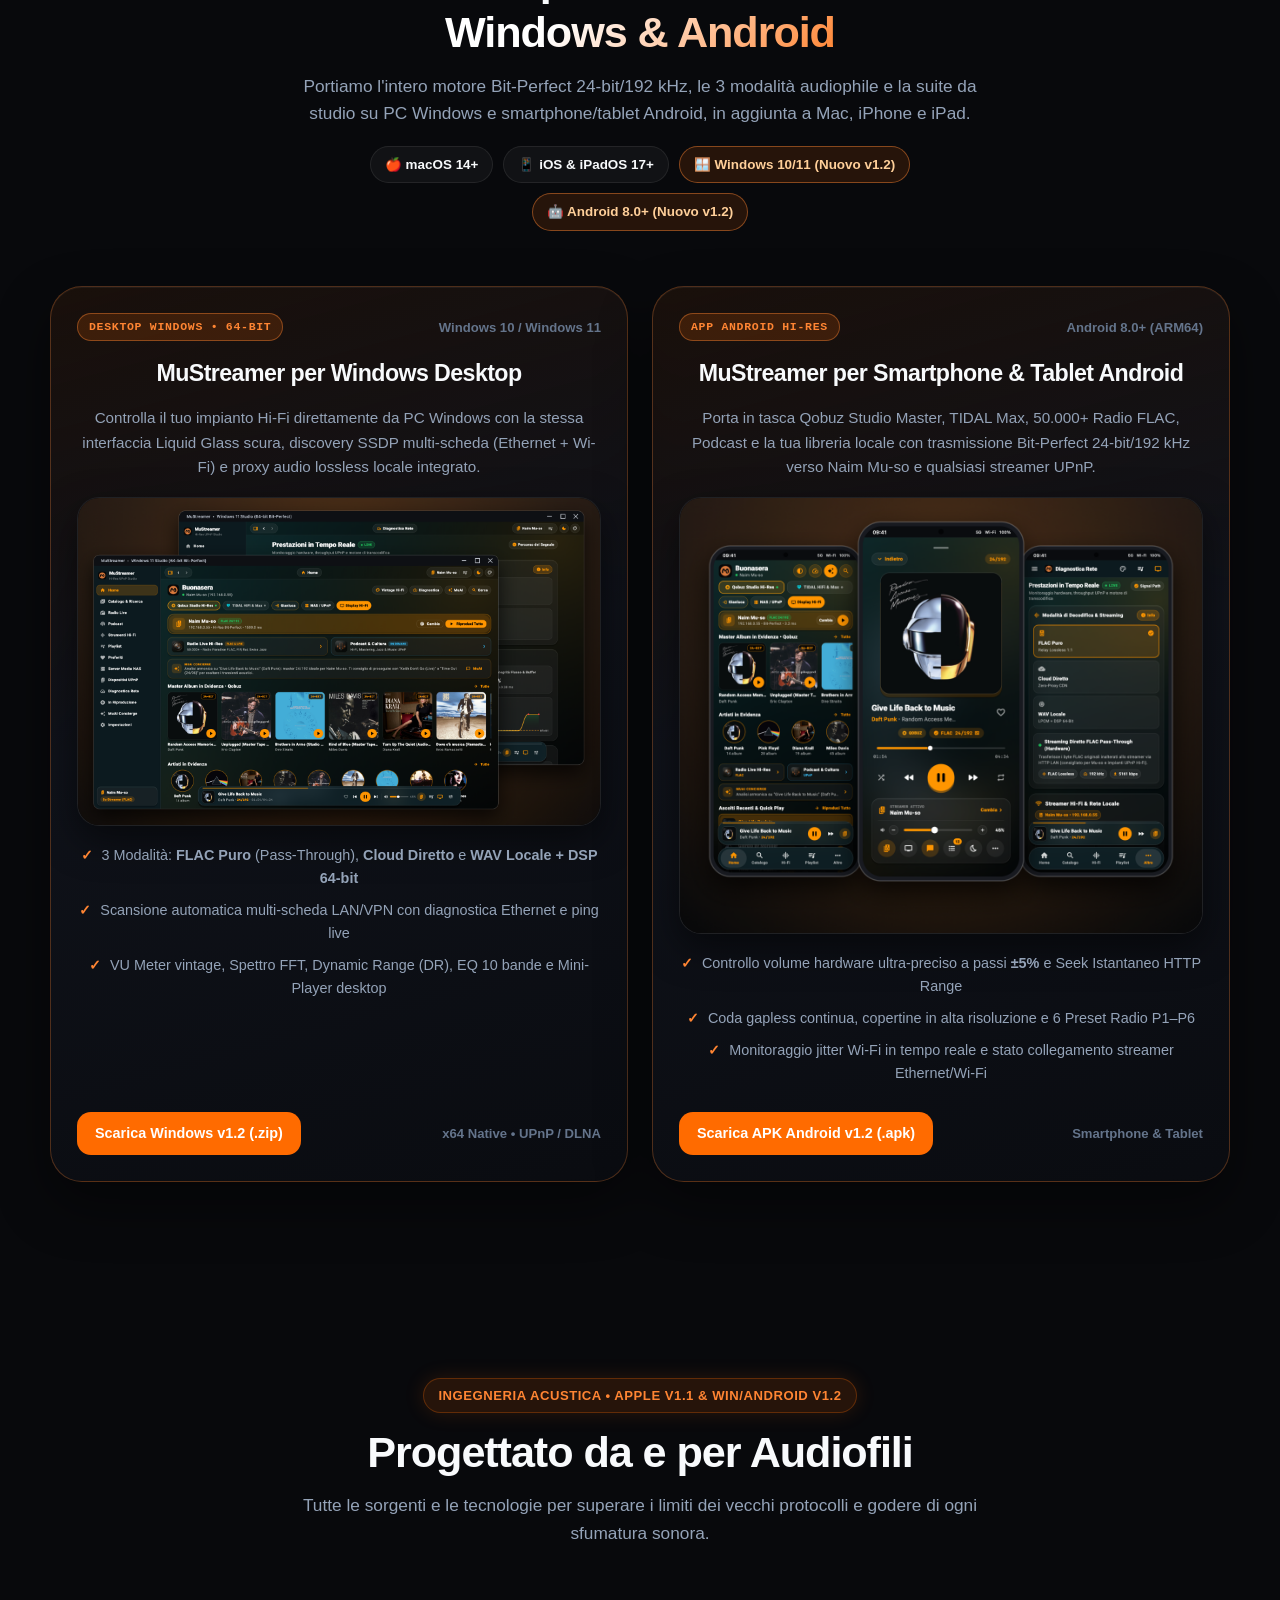
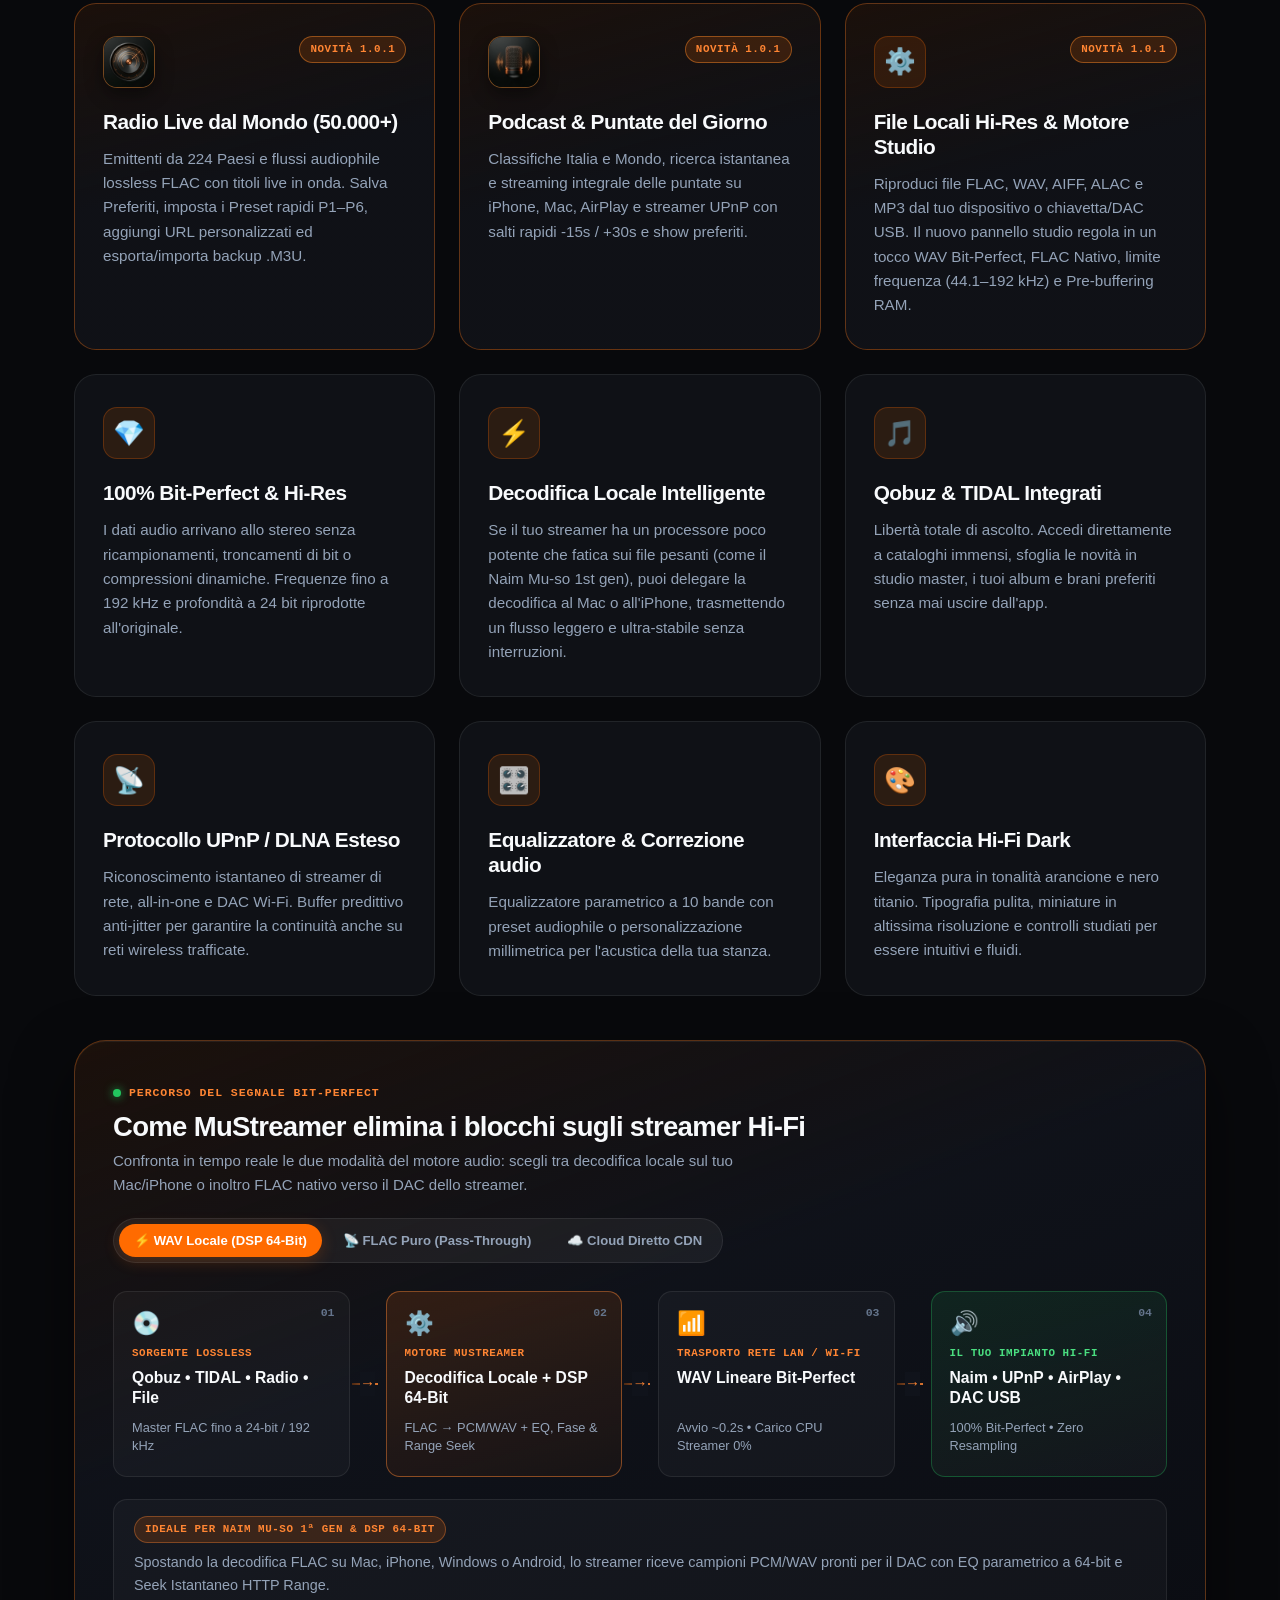
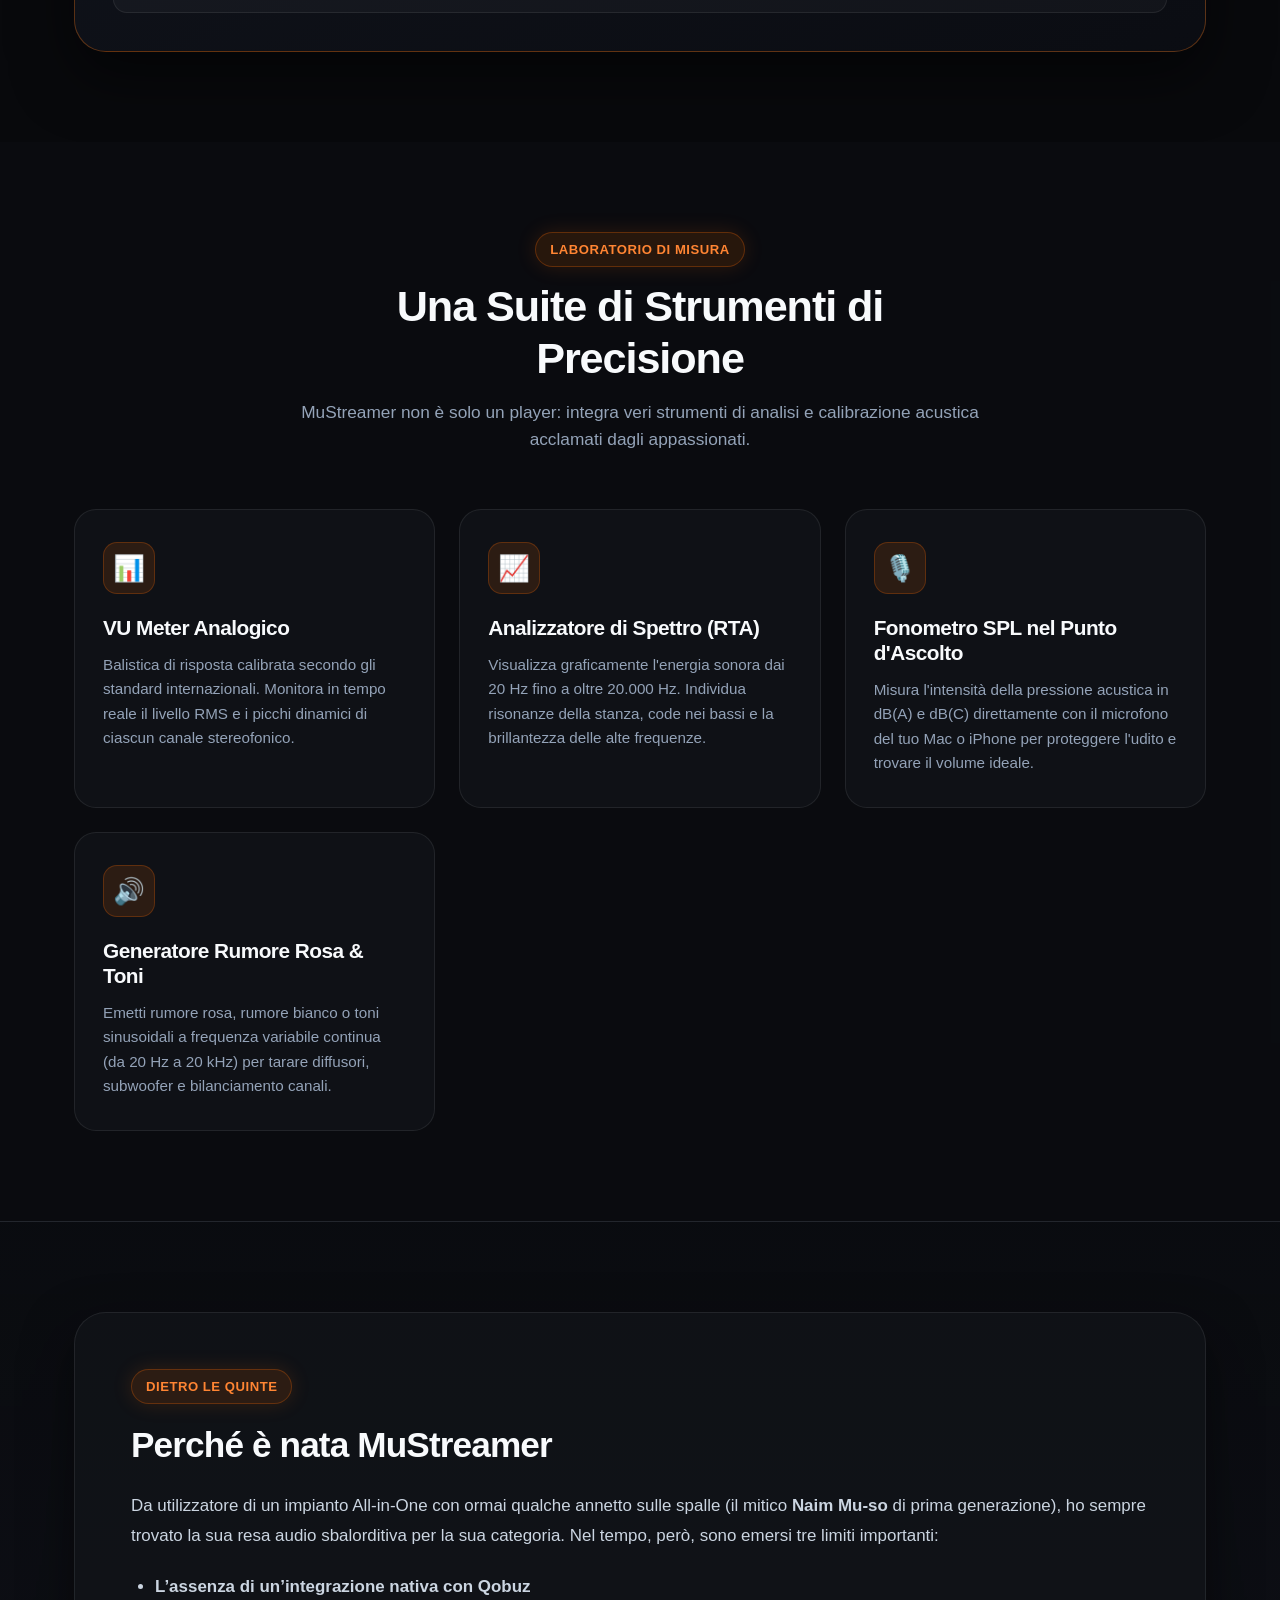
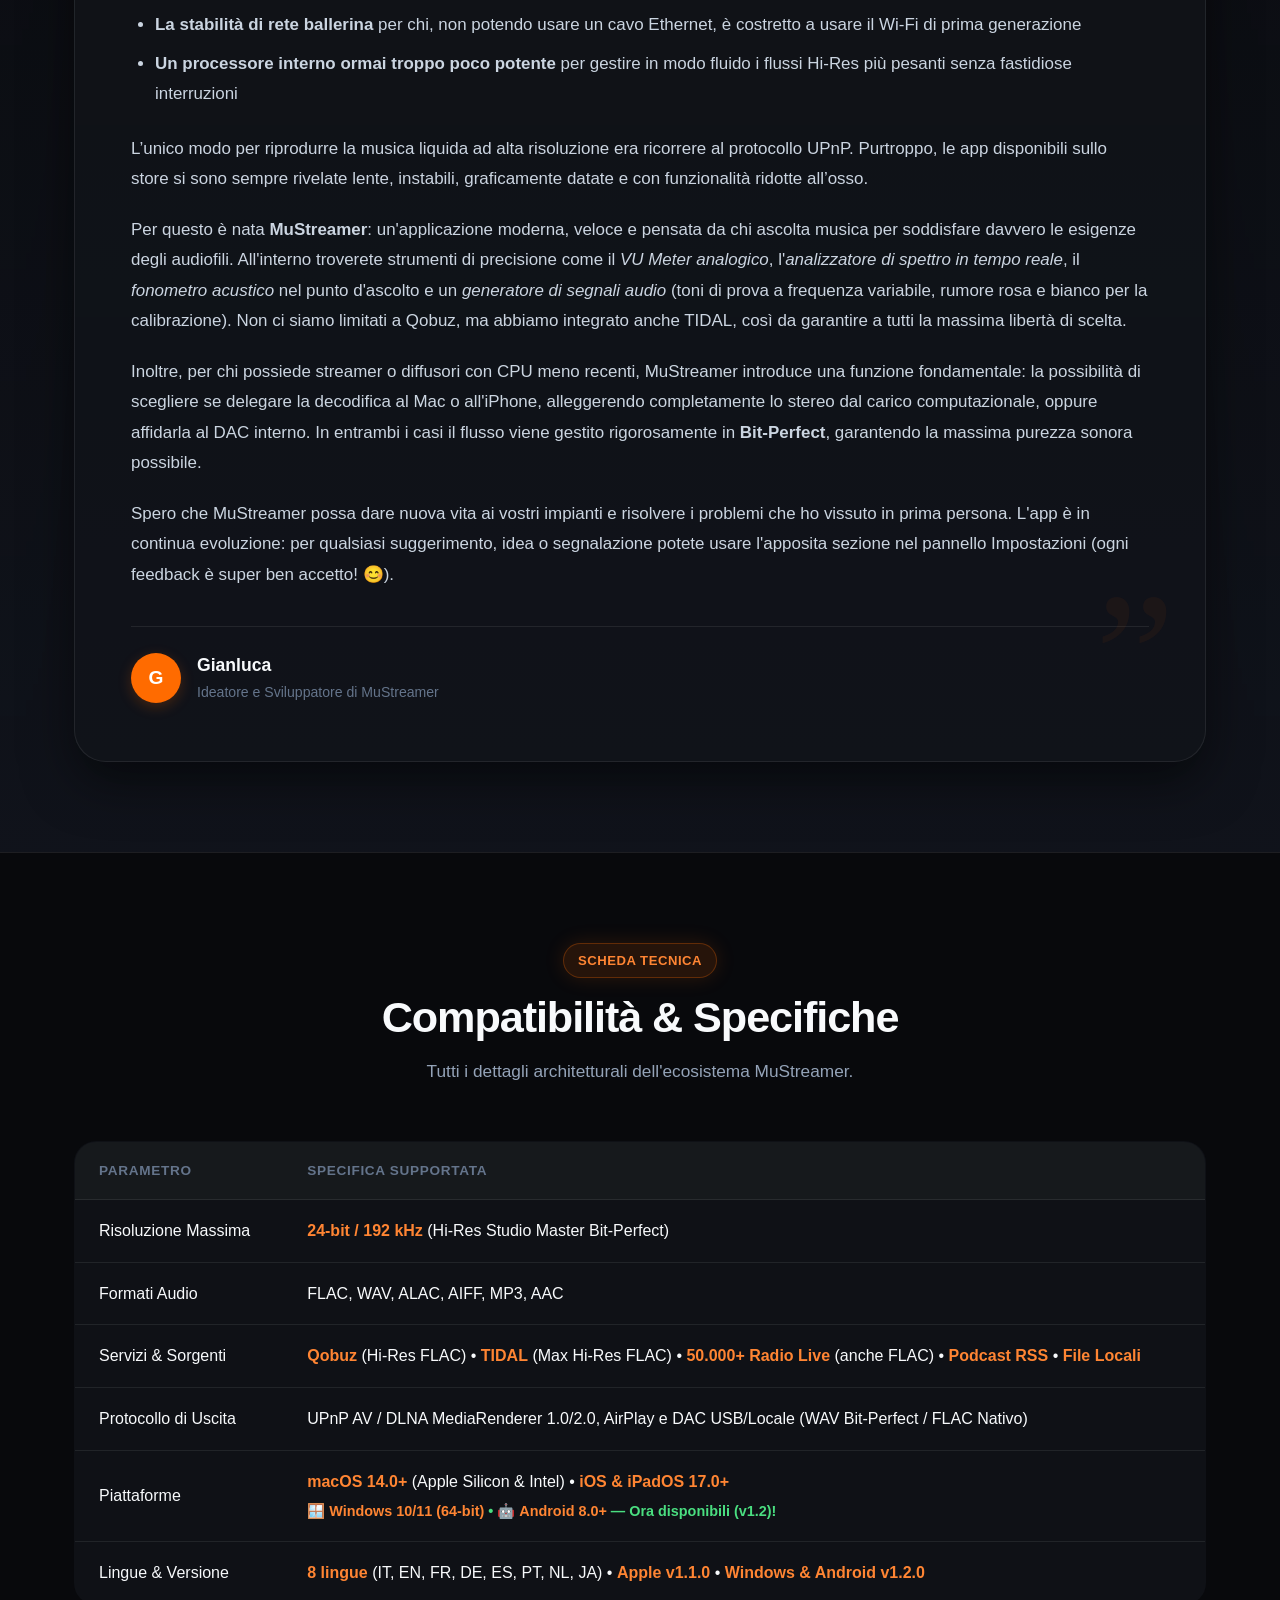
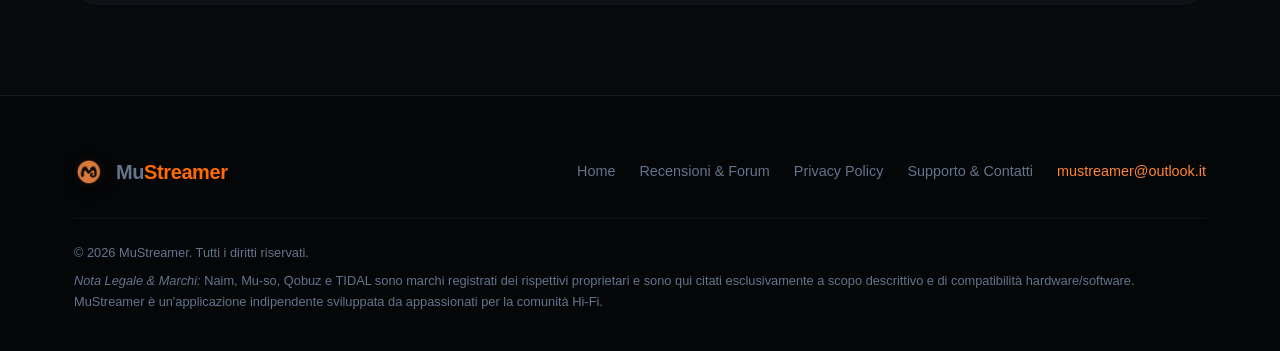
==== commit 06fb93ac: "Update index.html" ====
--- a/index.html
+++ b/index.html
@@ -5,7 +5,7 @@
   <meta name="viewport" content="width=device-width, initial-scale=1.0, viewport-fit=cover">
   <meta name="theme-color" content="#08090c">
   <meta name="apple-mobile-web-app-status-bar-style" content="black-translucent">
-  <h1>SITO IN MANUTENZIONE, POTREBBERO ESSERCI PROBLEMI DI UTILIZZO</h1>
+  <h1 align="center">SITO IN MANUTENZIONE, POTREBBERO ESSERCI PROBLEMI DI UTILIZZO</h1>
   <title>MuStreamer 1.2 - Streaming Audiophile Bit-Perfect per Mac, iPhone, Windows & Android</title>
   <meta id="metaDesc" name="description" content="MuStreamer è ora disponibile per Mac, iPhone, iPad, Windows 10/11 e Android: streaming Bit-Perfect 24-bit/192 kHz, 3 modalità (FLAC Puro, Cloud Diretto, WAV Locale), Qobuz, TIDAL, 50.000+ Radio FLAC, Podcast e strumenti Hi-Fi.">
   <meta name="apple-itunes-app" content="app-id=6834350144">
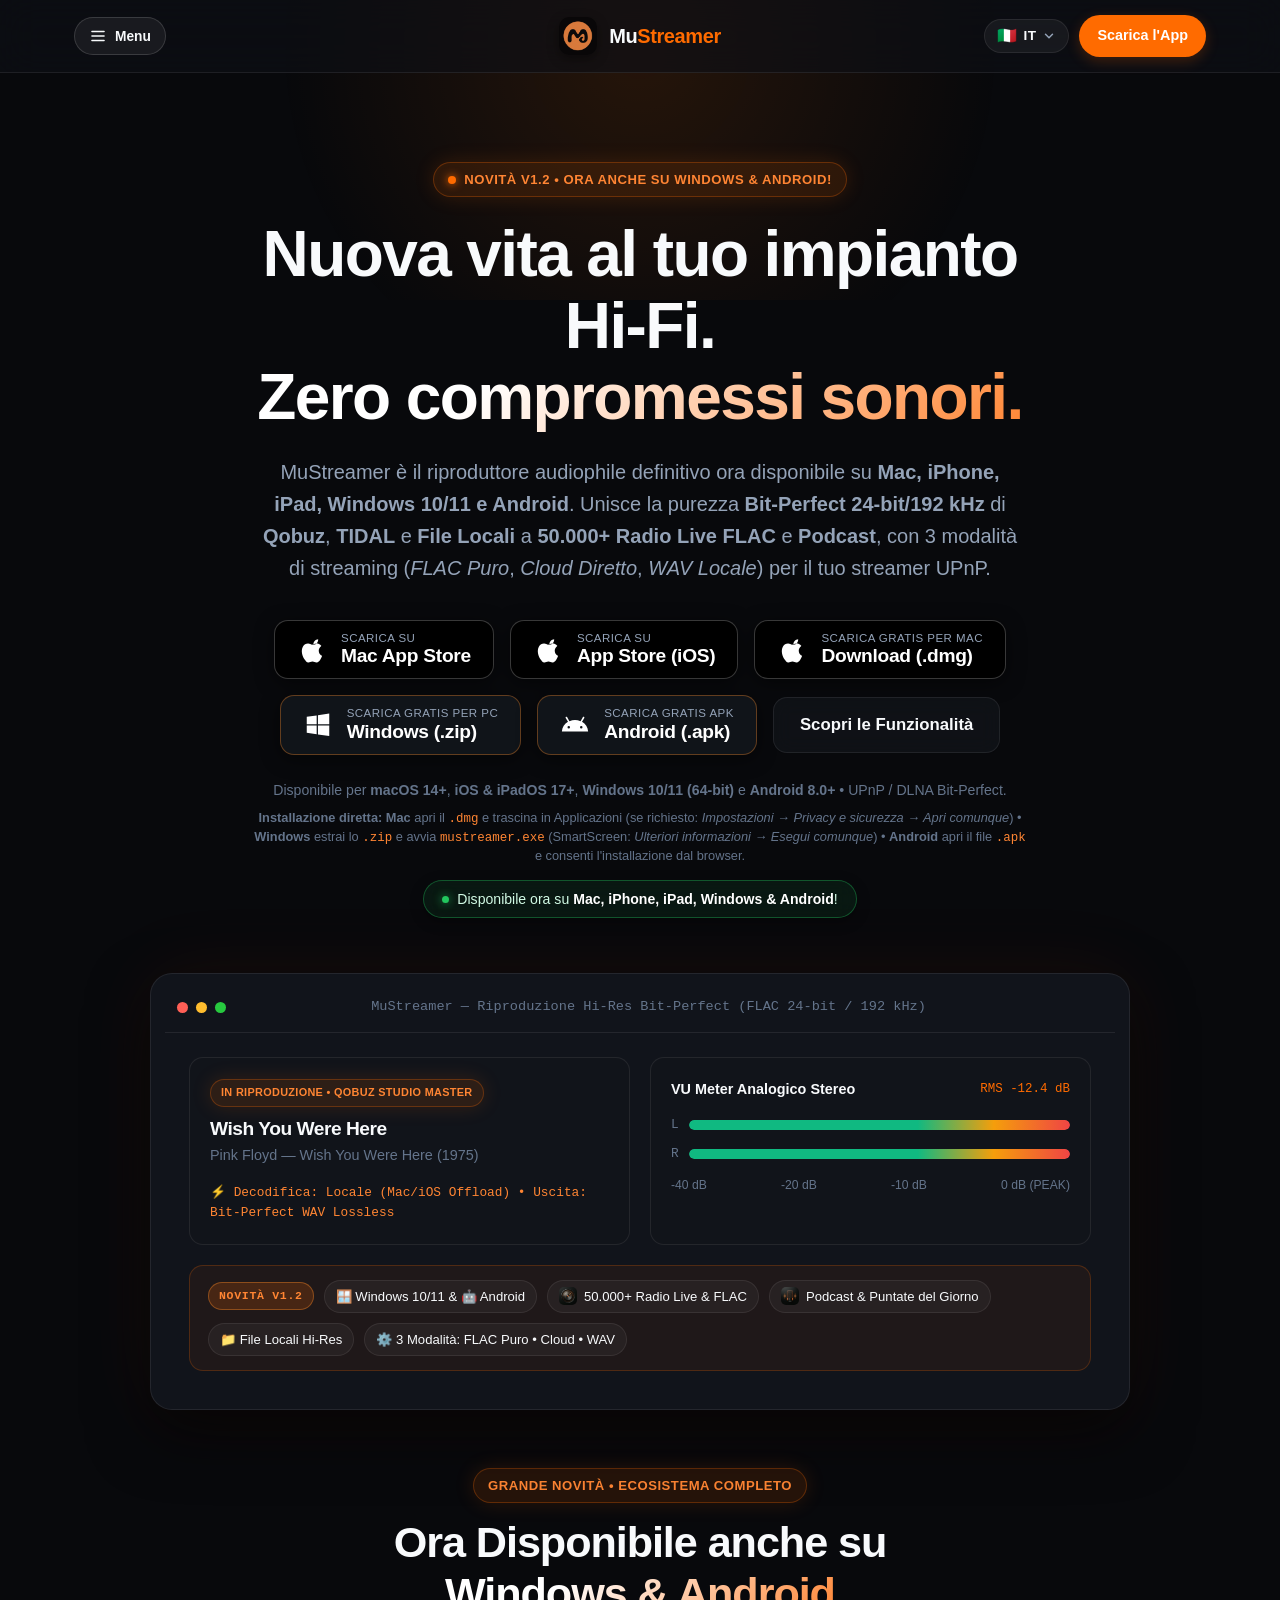
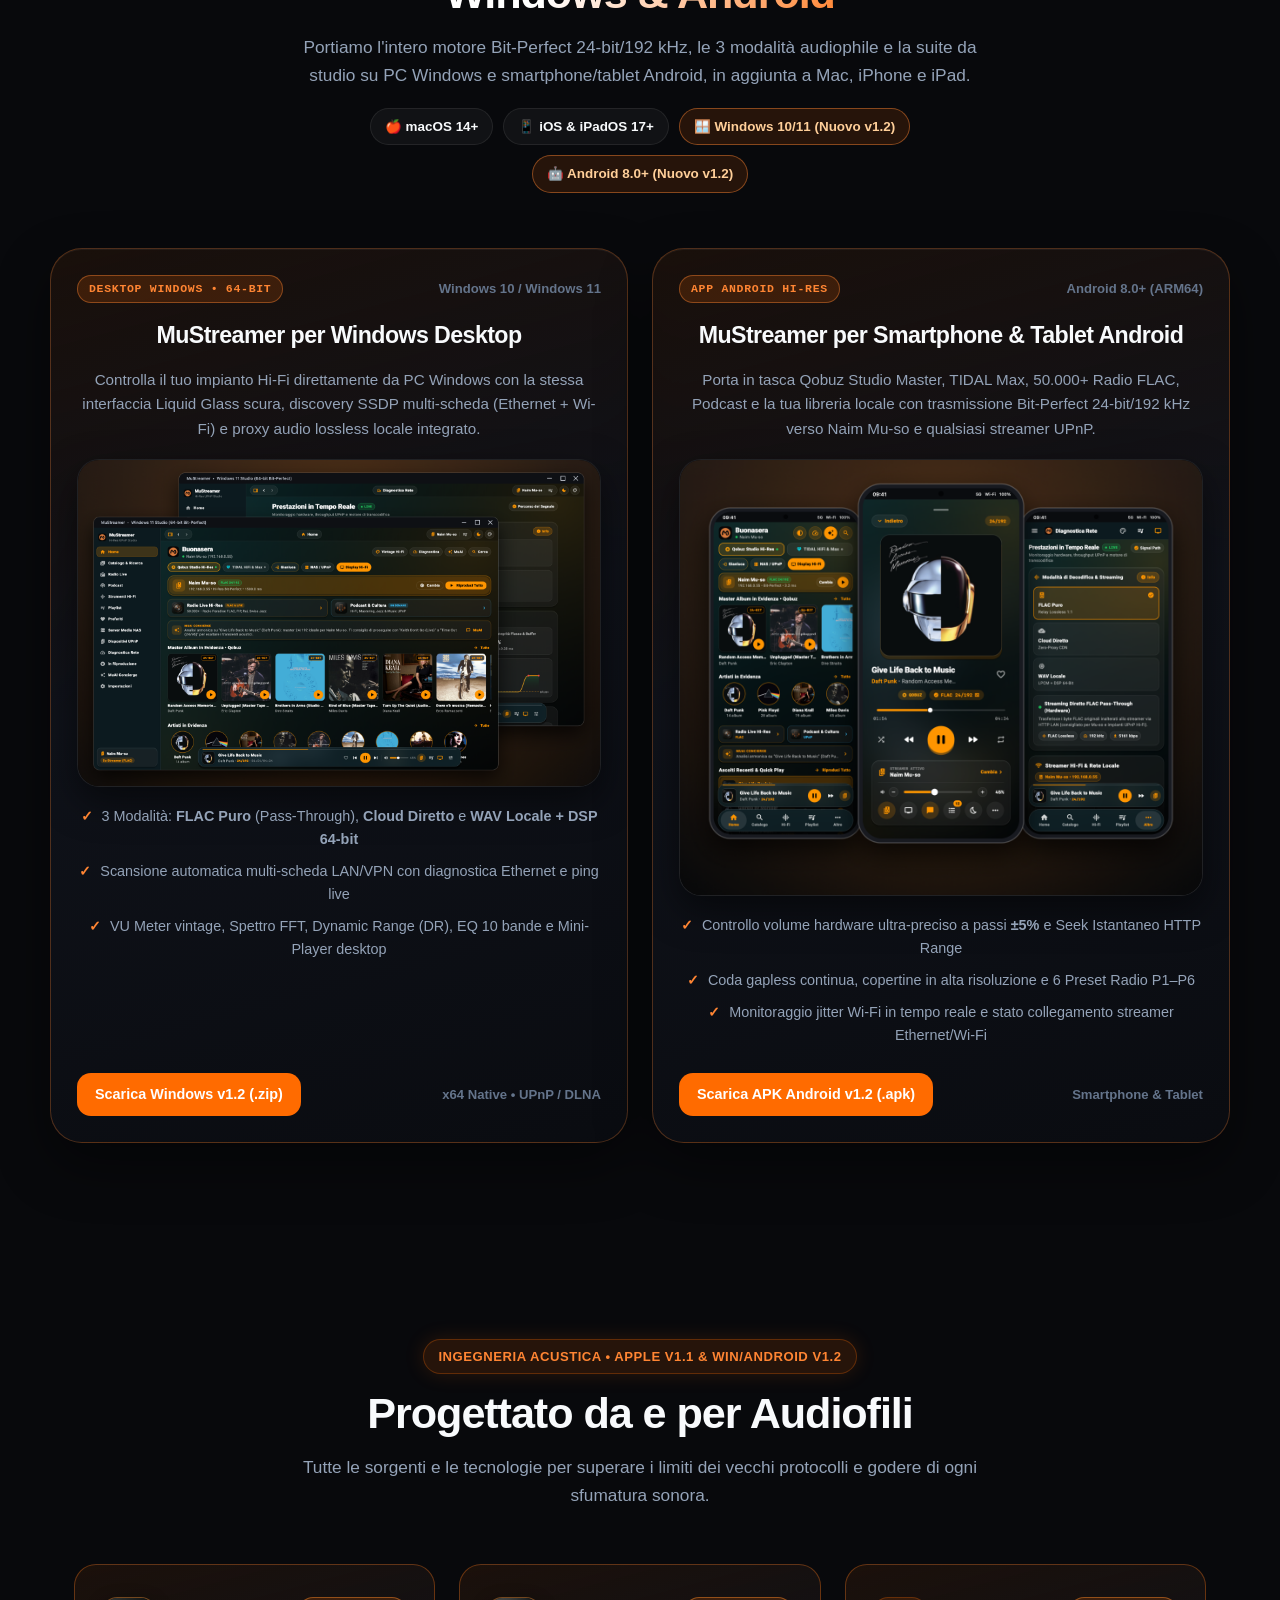
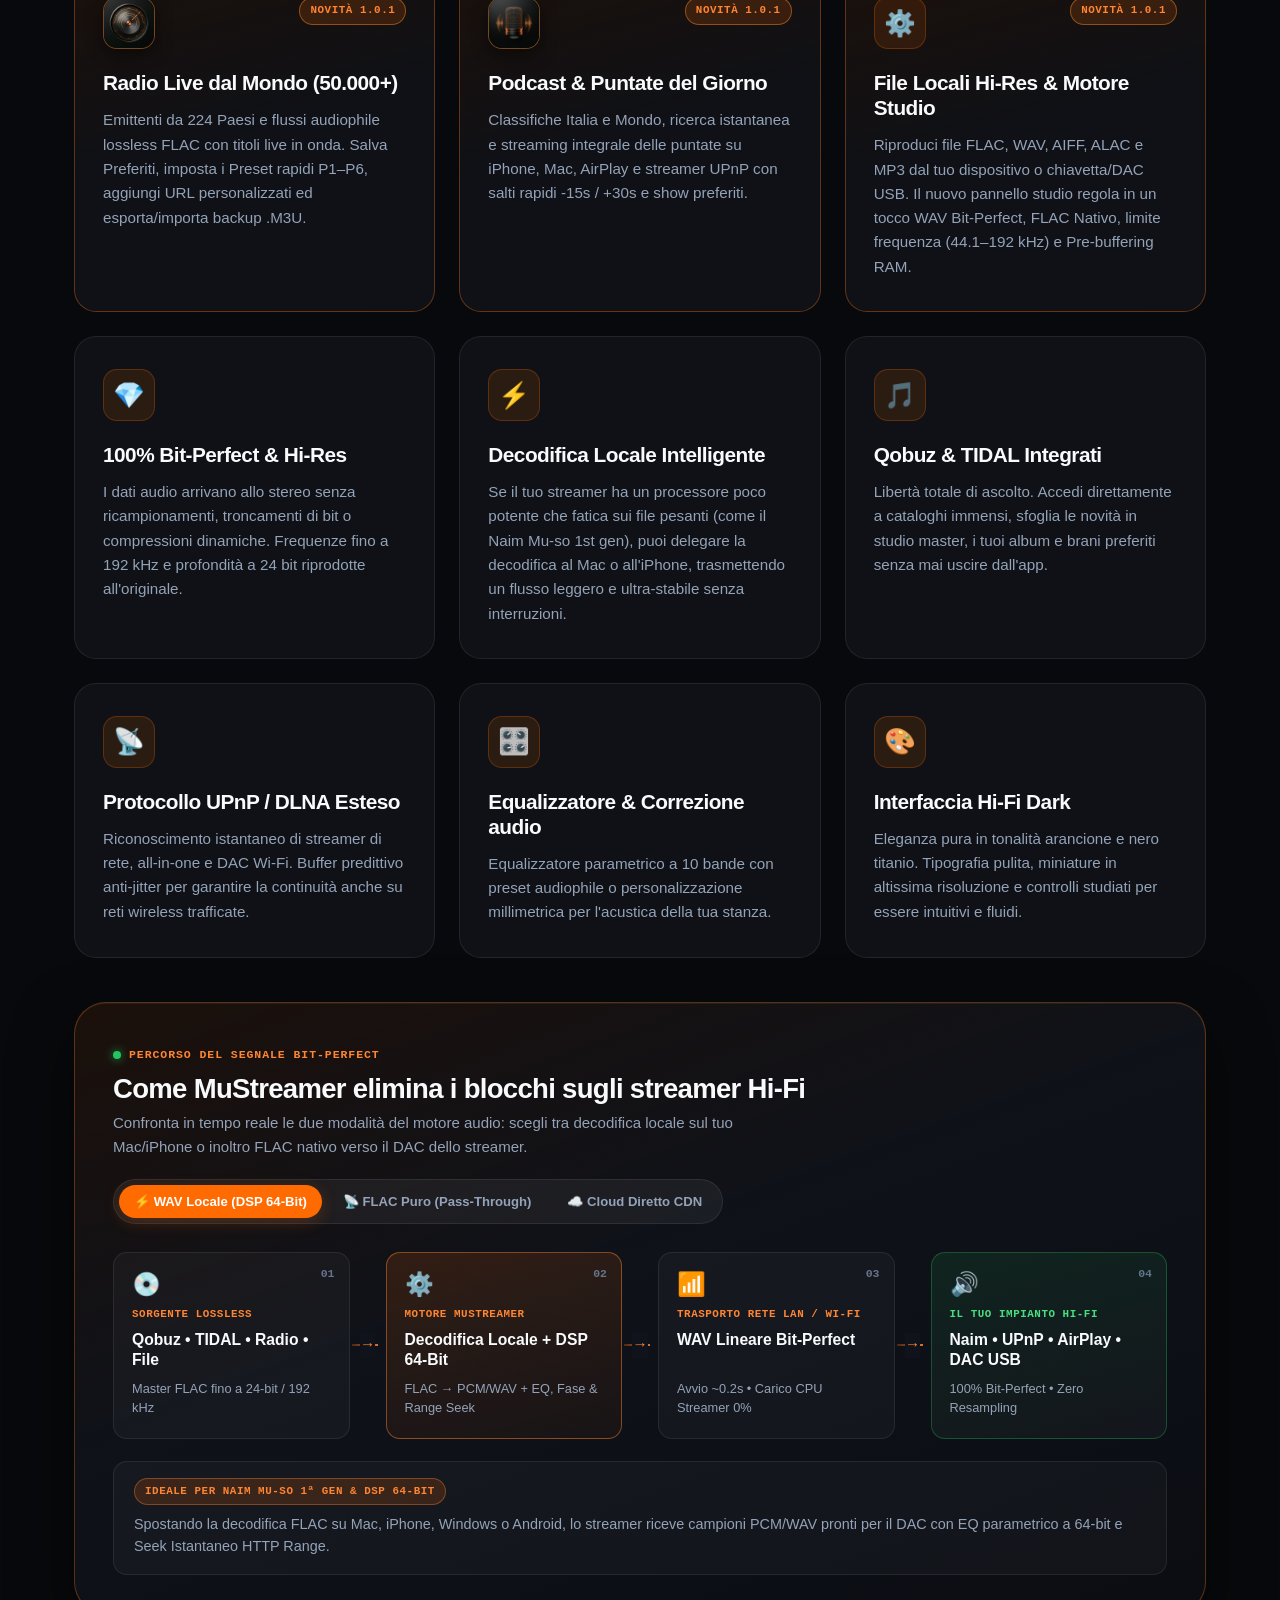
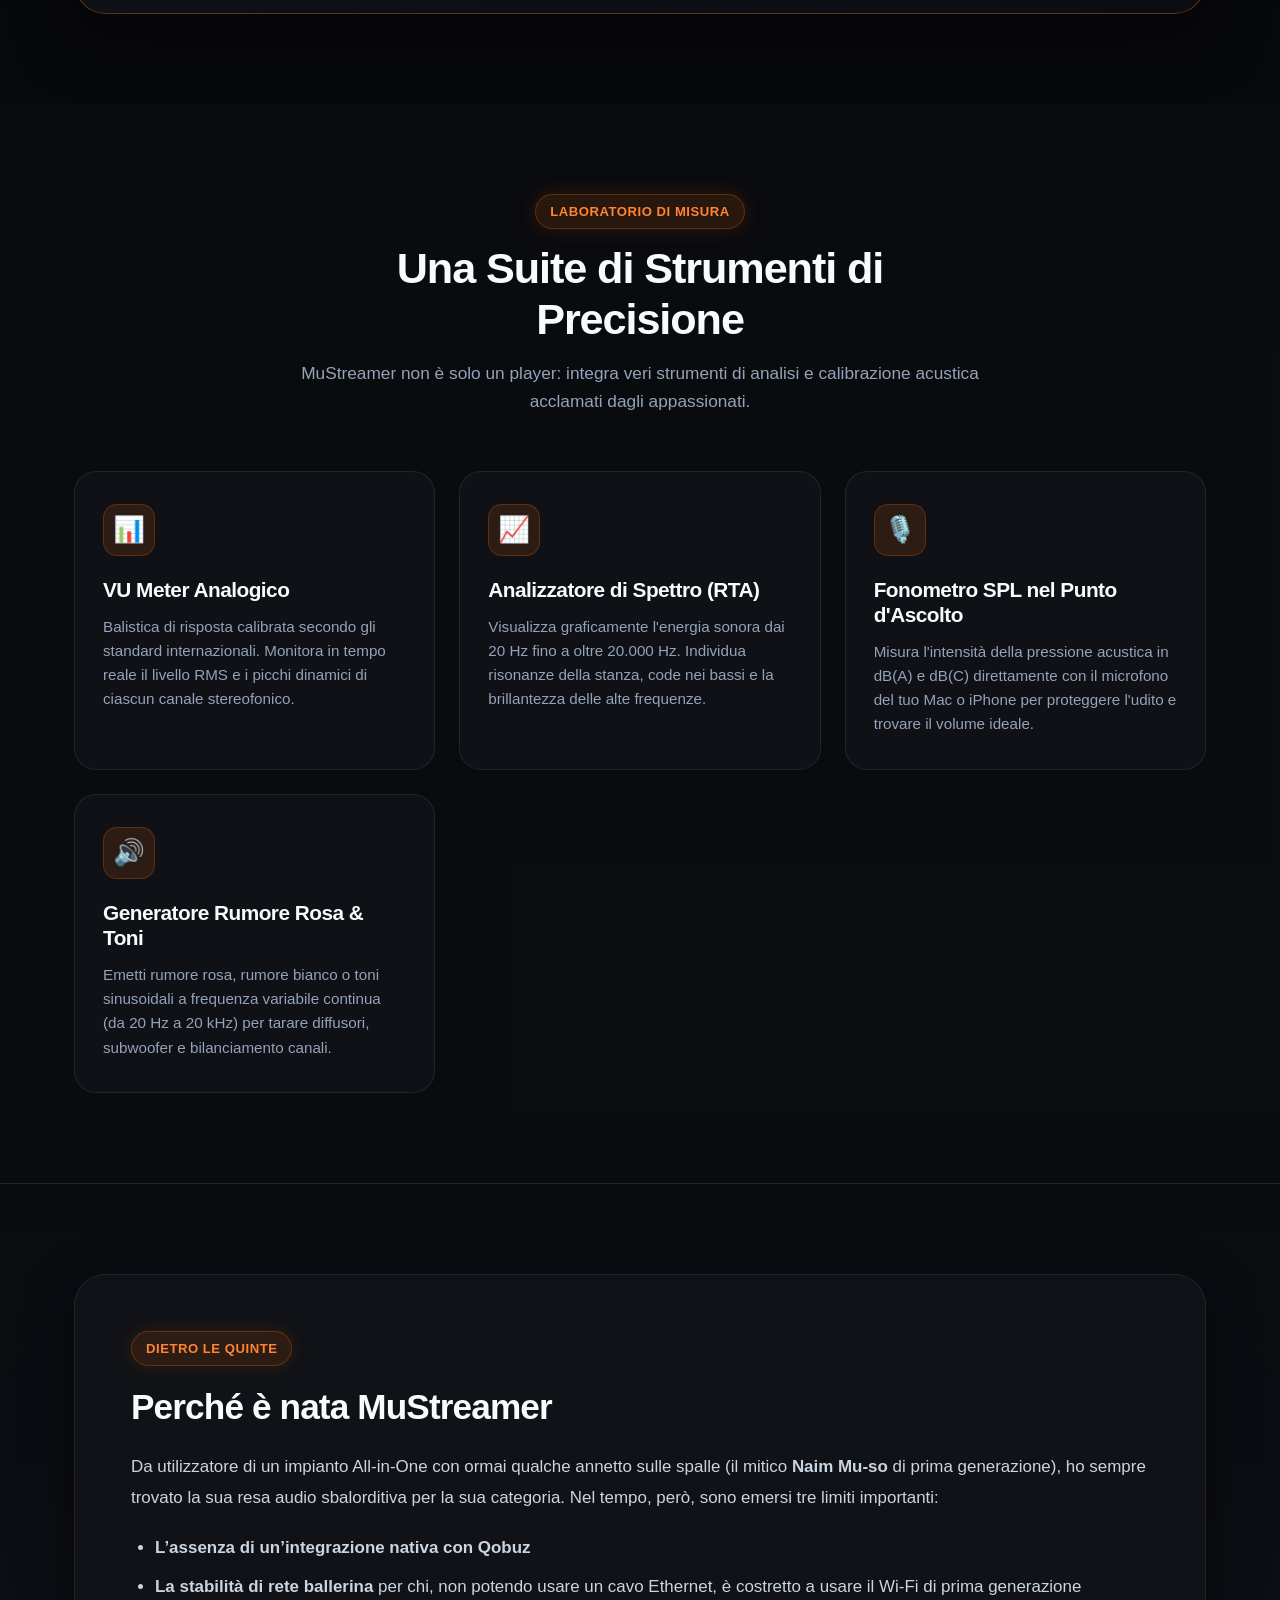
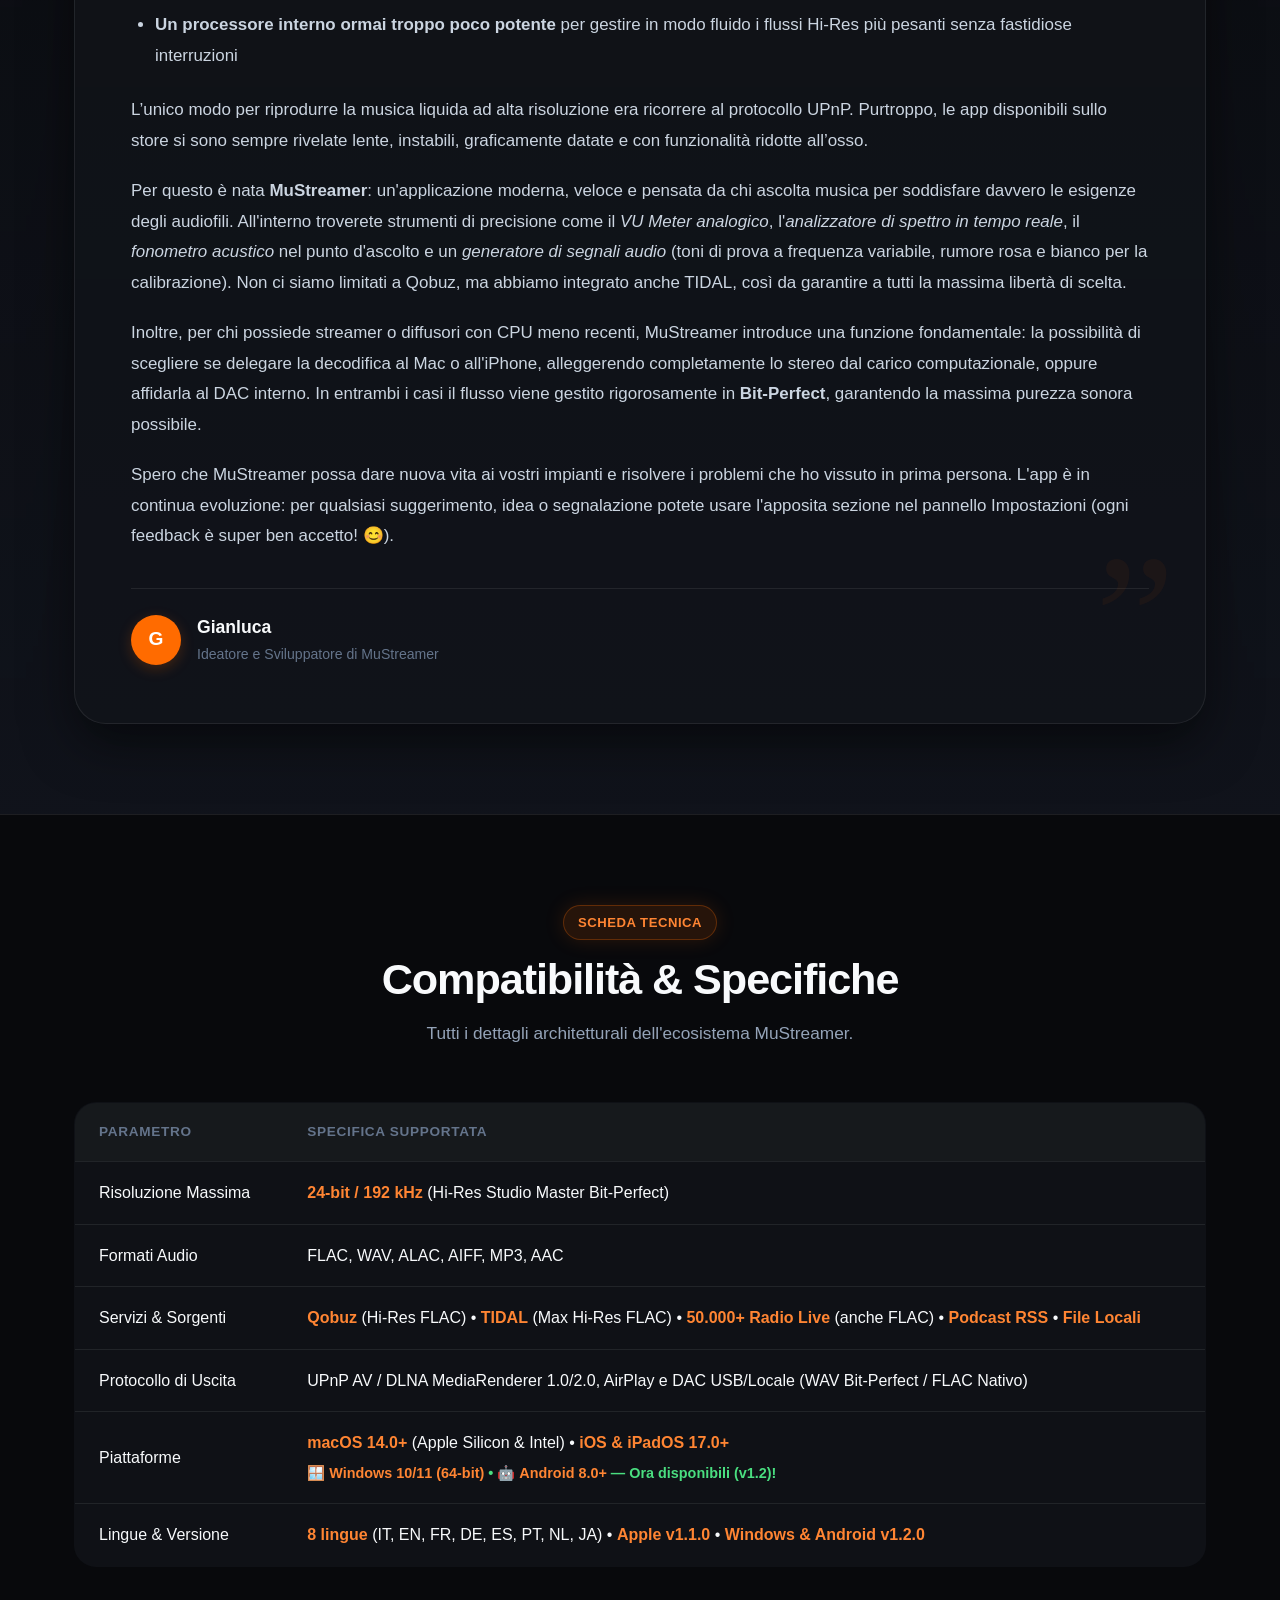
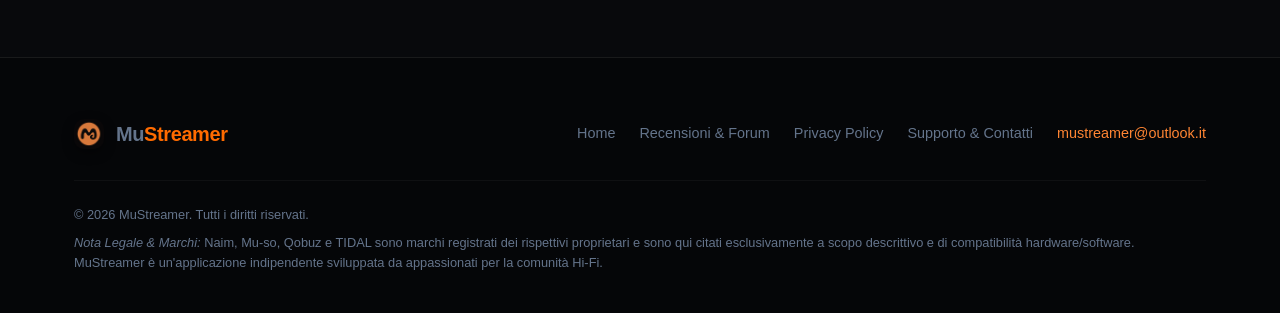
==== commit c438553a: "Remove maintenance banner, add universal hamburger menu and clean mobile view" ====
--- a/index.html
+++ b/index.html
@@ -5,7 +5,6 @@
   <meta name="viewport" content="width=device-width, initial-scale=1.0, viewport-fit=cover">
   <meta name="theme-color" content="#08090c">
   <meta name="apple-mobile-web-app-status-bar-style" content="black-translucent">
-  <h1 align="center">SITO IN MANUTENZIONE, POTREBBERO ESSERCI PROBLEMI DI UTILIZZO</h1>
   <title>MuStreamer 1.2 - Streaming Audiophile Bit-Perfect per Mac, iPhone, Windows & Android</title>
   <meta id="metaDesc" name="description" content="MuStreamer è ora disponibile per Mac, iPhone, iPad, Windows 10/11 e Android: streaming Bit-Perfect 24-bit/192 kHz, 3 modalità (FLAC Puro, Cloud Diretto, WAV Locale), Qobuz, TIDAL, 50.000+ Radio FLAC, Podcast e strumenti Hi-Fi.">
   <meta name="apple-itunes-app" content="app-id=6834350144">
@@ -20,7 +19,7 @@
   <link rel="icon" type="image/png" sizes="192x192" href="/assets/favicon-192.png">
   <link rel="shortcut icon" href="/favicon.ico">
   <link rel="apple-touch-icon" sizes="180x180" href="/assets/apple-touch-icon.png">
-  <link rel="stylesheet" href="style.css?v=20261125b">
+  <link rel="stylesheet" href="style.css?v=20261126">
   
   <!-- Open Graph / Meta Social -->
   <meta property="og:site_name" content="MuStreamer">
@@ -83,6 +82,7 @@
             <line x1="4" y1="12" x2="20" y2="12"></line>
             <line x1="4" y1="18" x2="20" y2="18"></line>
           </svg>
+          <span class="menu-btn-label" data-i18n="nav.menu">Menu</span>
           <span class="sr-only" id="currentMobilePage" data-i18n="footer.home">Home</span>
         </button>
         <div class="mobile-nav-menu" id="mobileNavMenu" role="menu">
@@ -226,6 +226,10 @@
             Scopri le Funzionalità
           </a>
         </div>
+        <button type="button" class="mobile-platforms-toggle" id="mobilePlatformsToggle" aria-expanded="false" aria-controls="download">
+          <span data-i18n="hero.otherPlatforms">Altre piattaforme (Mac, Windows, Android, iOS)</span>
+          <svg class="toggle-chevron" width="14" height="14" viewBox="0 0 24 24" fill="none" stroke="currentColor" stroke-width="2.5" stroke-linecap="round" stroke-linejoin="round" aria-hidden="true"><polyline points="6 9 12 15 18 9"></polyline></svg>
+        </button>
         <p class="hero-subtitle" data-i18n="hero.subtitle">Disponibile per <strong>macOS 14+</strong>, <strong>iOS &amp; iPadOS 17+</strong>, <strong>Windows 10/11 (64-bit)</strong> e <strong>Android 8.0+</strong> &bull; UPnP / DLNA Bit-Perfect.</p>
         <p class="hero-mac-tip" data-i18n="hero.macTip"><strong>Installazione diretta:</strong> <strong>Mac</strong> apri il <code>.dmg</code> e trascina in Applicazioni (se richiesto: <em>Impostazioni &rarr; Privacy e sicurezza &rarr; Apri comunque</em>) &bull; <strong>Windows</strong> estrai lo <code>.zip</code> e avvia <code>mustreamer.exe</code> (SmartScreen: <em>Ulteriori informazioni &rarr; Esegui comunque</em>) &bull; <strong>Android</strong> apri il file <code>.apk</code> e consenti l'installazione dal browser.</p>
         
@@ -727,7 +731,7 @@
   </div>
 
   <!-- Multilingua i18n -->
-  <script src="i18n.js?v=20261125b"></script>
+  <script src="i18n.js?v=20261126"></script>
 
   <!-- Toggle interattivo Signal Path (WAV Locale / FLAC Puro / Cloud Diretto) -->
   <script>
--- a/style.css
+++ b/style.css
@@ -154,9 +154,9 @@
 }
 
 .nav-container {
-  display: flex;
-  align-items: center;
-  justify-content: space-between;
+  display: grid;
+  grid-template-columns: 1fr auto 1fr;
+  align-items: center;
   gap: 16px;
   height: 72px;
 }
@@ -170,6 +170,7 @@
   letter-spacing: -0.02em;
   flex-shrink: 0;
   white-space: nowrap;
+  justify-self: center;
 }
 
 .brand-icon {
@@ -181,23 +182,7 @@
 }
 
 .nav-links {
-  display: flex;
-  align-items: center;
-  gap: 20px;
-  list-style: none;
-  flex-wrap: nowrap;
-  min-width: 0;
-}
-
-.nav-links a {
-  font-size: 0.9rem;
-  font-weight: 500;
-  color: var(--text-secondary);
-  white-space: nowrap;
-}
-
-.nav-links a:hover, .nav-links a.active {
-  color: var(--text-primary);
+  display: none;
 }
 
 .header-cta {
@@ -224,6 +209,7 @@
   align-items: center;
   gap: 10px;
   flex-shrink: 0;
+  justify-self: end;
 }
 
 .lang-switcher {
@@ -959,10 +945,120 @@
   padding-top: 24px;
 }
 
-/* Mobile Navigation Dropdown & Pager (Desktop defaults: hidden) */
+/* Universal Hamburger Navigation & Mobile Section Pager */
 .mobile-nav-switcher {
+  display: block;
+  position: relative;
+  justify-self: start;
+}
+
+.mobile-nav-btn {
+  display: inline-flex;
+  align-items: center;
+  justify-content: center;
+  gap: 8px;
+  height: 38px;
+  padding: 0 14px;
+  border-radius: 9999px;
+  background: rgba(255, 255, 255, 0.06);
+  border: 1px solid rgba(255, 255, 255, 0.14);
+  color: var(--text-primary);
+  font-family: inherit;
+  cursor: pointer;
+  transition: var(--transition);
+}
+
+.menu-btn-label {
+  font-size: 0.86rem;
+  font-weight: 600;
+}
+
+.mobile-nav-btn:hover,
+.mobile-nav-switcher.open .mobile-nav-btn {
+  background: rgba(255, 107, 0, 0.18);
+  border-color: var(--accent);
+  box-shadow: 0 0 14px rgba(255, 107, 0, 0.22);
+  color: var(--accent-light);
+}
+
+.mobile-nav-icon {
+  flex-shrink: 0;
+}
+
+.mobile-nav-menu {
+  position: absolute;
+  top: calc(100% + 10px);
+  left: 0;
+  right: auto;
+  min-width: 245px;
+  padding: 6px;
+  background: rgba(14, 17, 24, 0.96);
+  backdrop-filter: blur(24px);
+  -webkit-backdrop-filter: blur(24px);
+  border: 1px solid rgba(255, 255, 255, 0.14);
+  border-radius: var(--radius-md);
+  box-shadow: 0 18px 42px rgba(0, 0, 0, 0.7), 0 0 24px rgba(255, 107, 0, 0.1);
+  opacity: 0;
+  visibility: hidden;
+  transform: translateY(-6px) scale(0.98);
+  transition: opacity 0.18s ease, transform 0.18s ease, visibility 0.18s ease;
+  z-index: 1250;
+}
+
+.mobile-nav-switcher.open .mobile-nav-menu {
+  opacity: 1;
+  visibility: visible;
+  transform: translateY(0) scale(1);
+}
+
+.mobile-nav-option {
+  width: 100%;
+  display: flex;
+  align-items: center;
+  justify-content: space-between;
+  gap: 10px;
+  padding: 10px 12px;
+  border-radius: var(--radius-sm);
+  color: var(--text-secondary);
+  font-size: 0.9rem;
+  font-weight: 500;
+  text-decoration: none;
+  transition: background 0.15s ease, color 0.15s ease;
+}
+
+.mobile-nav-option:hover {
+  background: rgba(255, 255, 255, 0.07);
+  color: var(--text-primary);
+}
+
+.mobile-nav-option.active {
+  background: rgba(255, 107, 0, 0.16);
+  color: var(--accent-light);
+  font-weight: 600;
+}
+
+.mobile-nav-opt-dot {
+  width: 7px;
+  height: 7px;
+  border-radius: 50%;
+  background: var(--accent);
+  box-shadow: 0 0 8px var(--accent);
+  opacity: 0;
+  flex-shrink: 0;
+}
+
+.mobile-nav-option.active .mobile-nav-opt-dot {
+  opacity: 1;
+}
+
+.mobile-nav-divider {
+  height: 1px;
+  background: var(--border-subtle);
+  margin: 6px 8px;
+}
+
+.mobile-platforms-toggle {
   display: none;
-  position: relative;
 }
 
 .mobile-section-pager {
@@ -990,145 +1086,184 @@
   margin-bottom: 12px;
 }
 
-/* Responsive */
-@media (max-width: 1240px) {
-  .nav-links {
-    gap: 15px;
-  }
-
-  .nav-links a {
-    font-size: 0.85rem;
-  }
-
-  .header-cta {
-    padding: 8px 14px;
-    font-size: 0.85rem;
-  }
-}
-
-@media (max-width: 1120px) {
-  .nav-container {
-    display: grid;
-    grid-template-columns: 1fr auto 1fr;
-    align-items: center;
-  }
-
-  .mobile-nav-switcher {
-    display: block;
-    justify-self: start;
-  }
-
-  .brand {
-    justify-self: center;
-  }
-
-  .nav-links { display: none; }
-  .header-cta { display: none; }
-
-  .nav-actions {
-    justify-self: end;
-  }
-
+@media (max-width: 640px) {
   .mobile-nav-btn {
-    display: inline-flex;
-    align-items: center;
-    justify-content: center;
     width: 38px;
     height: 38px;
     padding: 0;
     border-radius: 11px;
-    background: rgba(255, 255, 255, 0.06);
-    border: 1px solid rgba(255, 255, 255, 0.14);
-    color: var(--text-primary);
+  }
+
+  .menu-btn-label {
+    display: none;
+  }
+}
+
+@media (max-width: 768px) {
+  .header-cta {
+    display: none;
+  }
+
+  /* Clean Smartphone Hero Layout (OS-aware single flagship CTA + toggle) */
+  .hero {
+    padding: 20px 0 28px;
+  }
+
+  .hero h1 {
+    font-size: clamp(1.7rem, 7vw, 2.1rem);
+    margin: 14px 0 12px;
+    line-height: 1.12;
+  }
+
+  .hero p.lead {
+    font-size: 0.92rem;
+    line-height: 1.55;
+    margin-bottom: 18px;
+  }
+
+  .hero-actions {
+    display: flex;
+    flex-direction: column;
+    gap: 10px;
+    margin-bottom: 12px;
+  }
+
+  html:not(.device-android) .hero-actions:not(.show-all-downloads) .hero-cta-android,
+  html:not(.device-android) .hero-actions:not(.show-all-downloads) .hero-cta-mac-store,
+  html:not(.device-android) .hero-actions:not(.show-all-downloads) .hero-cta-mac-dmg,
+  html:not(.device-android) .hero-actions:not(.show-all-downloads) .hero-cta-windows {
+    display: none;
+  }
+
+  html.device-android .hero-actions:not(.show-all-downloads) .hero-cta-ios,
+  html.device-android .hero-actions:not(.show-all-downloads) .hero-cta-mac-store,
+  html.device-android .hero-actions:not(.show-all-downloads) .hero-cta-mac-dmg,
+  html.device-android .hero-actions:not(.show-all-downloads) .hero-cta-windows {
+    display: none;
+  }
+
+  html:not(.device-android) .hero-actions .hero-cta-ios,
+  html.device-android .hero-actions .hero-cta-android {
+    grid-column: 1 / -1;
+    order: -2;
+    width: 100%;
+    max-width: 340px;
+    margin: 0 auto;
+    justify-content: center;
+    background: linear-gradient(135deg, #ff6b00 0%, #ff8533 100%);
+    border-color: rgba(255, 190, 140, 0.55);
+    box-shadow: 0 10px 28px rgba(255, 107, 0, 0.36);
+    padding: 13px 20px;
+  }
+
+  html:not(.device-android) .hero-actions .hero-cta-ios .caption,
+  html.device-android .hero-actions .hero-cta-android .caption {
+    color: rgba(255, 255, 255, 0.88);
+  }
+
+  .hero-actions .hero-cta-discover {
+    grid-column: 1 / -1;
+    order: -1;
+    width: 100%;
+    max-width: 340px;
+    margin: 0 auto;
+    justify-content: center;
+    padding: 11px 18px;
+    font-size: 0.92rem;
+    border-radius: var(--radius-md);
+  }
+
+  .hero-actions.show-all-downloads {
+    display: grid;
+    grid-template-columns: repeat(2, minmax(0, 1fr));
+    max-width: 420px;
+    margin-left: auto;
+    margin-right: auto;
+  }
+
+  .hero-actions.show-all-downloads .app-store-btn,
+  .hero-actions.show-all-downloads .btn-secondary {
+    width: 100%;
+    max-width: none;
+    justify-content: center;
+  }
+
+  .mobile-platforms-toggle {
+    display: inline-flex;
+    align-items: center;
+    justify-content: center;
+    gap: 7px;
+    margin: 2px auto 10px;
+    padding: 7px 14px;
+    border-radius: 9999px;
+    background: rgba(255, 255, 255, 0.05);
+    border: 1px solid var(--border-subtle);
+    color: var(--text-secondary);
     font-family: inherit;
+    font-size: 0.78rem;
+    font-weight: 600;
     cursor: pointer;
     transition: var(--transition);
   }
 
-  .mobile-nav-btn:hover,
-  .mobile-nav-switcher.open .mobile-nav-btn {
-    background: rgba(255, 107, 0, 0.18);
-    border-color: var(--accent);
-    box-shadow: 0 0 14px rgba(255, 107, 0, 0.22);
+  .mobile-platforms-toggle .toggle-chevron {
+    transition: transform 0.2s ease;
+  }
+
+  .mobile-platforms-toggle[aria-expanded="true"] .toggle-chevron {
+    transform: rotate(180deg);
     color: var(--accent-light);
   }
 
-  .mobile-nav-icon {
-    flex-shrink: 0;
-  }
-
-  .mobile-nav-menu {
-    position: absolute;
-    top: calc(100% + 10px);
-    left: 0;
-    right: auto;
-    min-width: 225px;
-    padding: 6px;
-    background: #0e1118;
-    border: 1px solid rgba(255, 255, 255, 0.14);
-    border-radius: var(--radius-md);
-    box-shadow: 0 18px 42px rgba(0, 0, 0, 0.7), 0 0 24px rgba(255, 107, 0, 0.1);
-    opacity: 0;
-    visibility: hidden;
-    transform: translateY(-6px) scale(0.98);
-    transition: opacity 0.18s ease, transform 0.18s ease, visibility 0.18s ease;
-    z-index: 1250;
-  }
-
-  .mobile-nav-switcher.open .mobile-nav-menu {
-    opacity: 1;
-    visibility: visible;
-    transform: translateY(0) scale(1);
-  }
-
-  .mobile-nav-option {
+  .coming-soon-badge.ecosystem-live-badge,
+  .hero-subtitle,
+  .hero-mac-tip,
+  .whats-new-strip,
+  .platforms-pill-row {
+    display: none;
+  }
+
+  html.device-android .hero-mac-tip,
+  .hero-actions.show-all-downloads ~ .hero-mac-tip {
+    display: block;
+    font-size: 0.74rem;
+    opacity: 0.85;
+    margin-top: 8px;
+  }
+
+  .platforms-section {
+    padding: 34px 0 18px;
+  }
+
+  .platforms-grid {
+    grid-template-columns: 1fr;
+    gap: 16px;
+    margin-top: 22px;
+  }
+
+  .platform-card {
+    padding: 18px 16px;
+    gap: 12px;
+  }
+
+  .platform-card h3 {
+    font-size: 1.18rem;
+  }
+
+  .platform-card > p {
+    font-size: 0.88rem;
+  }
+
+  .platform-bullets {
+    font-size: 0.84rem;
+    gap: 6px;
+  }
+
+  .platform-action-btn {
     width: 100%;
-    display: flex;
-    align-items: center;
-    justify-content: space-between;
-    gap: 10px;
-    padding: 10px 12px;
-    border-radius: var(--radius-sm);
-    color: var(--text-secondary);
-    font-size: 0.9rem;
-    font-weight: 500;
-    text-decoration: none;
-    transition: background 0.15s ease, color 0.15s ease;
-  }
-
-  .mobile-nav-option:hover {
-    background: rgba(255, 255, 255, 0.07);
-    color: var(--text-primary);
-  }
-
-  .mobile-nav-option.active {
-    background: rgba(255, 107, 0, 0.16);
-    color: var(--accent-light);
-    font-weight: 600;
-  }
-
-  .mobile-nav-opt-dot {
-    width: 7px;
-    height: 7px;
-    border-radius: 50%;
-    background: var(--accent);
-    box-shadow: 0 0 8px var(--accent);
-    opacity: 0;
-    flex-shrink: 0;
-  }
-
-  .mobile-nav-option.active .mobile-nav-opt-dot {
-    opacity: 1;
-  }
-
-  .mobile-nav-divider {
-    height: 1px;
-    background: var(--border-subtle);
-    margin: 6px 8px;
-  }
-}
-
-@media (max-width: 768px) {
+    justify-content: center;
+    padding: 12px 16px;
+  }
 
   /* Mobile Page-by-Page View on Index */
   html[data-page="index"] main > section[data-mobile-section] {
@@ -1998,10 +2133,6 @@
     padding-top: calc(62px + env(safe-area-inset-top));
   }
 
-  .hero {
-    padding: 22px 0 28px;
-  }
-
   /* Keep badge pulse inline (never orphaned above text) */
   .badge {
     display: inline-flex;
@@ -2019,95 +2150,38 @@
     flex-shrink: 0;
   }
 
-  .hero h1 {
-    font-size: clamp(1.75rem, 7.6vw, 2.18rem);
-    margin: 14px 0 12px;
-    line-height: 1.12;
-  }
-
-  .hero p.lead {
-    font-size: 0.93rem;
-    line-height: 1.55;
-    margin-bottom: 20px;
-  }
-
-  /* iPhone-first Hero CTA Hierarchy: iOS App Store flagship orange on top, Mac options compact side-by-side */
-  .hero-actions {
-    display: grid;
-    grid-template-columns: repeat(2, minmax(0, 1fr));
-    gap: 10px;
-    margin-bottom: 16px;
-  }
-
-  .hero-actions .app-store-btn,
-  .hero-actions .btn-secondary {
-    width: 100%;
-    max-width: none;
-    justify-content: center;
-  }
-
-  .hero-actions .hero-cta-ios {
-    grid-column: 1 / -1;
-    order: -2;
-    background: linear-gradient(135deg, #ff6b00 0%, #ff8533 100%);
-    border-color: rgba(255, 190, 140, 0.55);
-    box-shadow: 0 10px 28px rgba(255, 107, 0, 0.36);
-    padding: 13px 20px;
-  }
-
-  .hero-actions .hero-cta-ios .caption {
-    color: rgba(255, 255, 255, 0.88);
-  }
-
-  .hero-actions .hero-cta-discover {
-    grid-column: 1 / -1;
-    order: -1;
-    padding: 12px 18px;
-    font-size: 0.94rem;
-    border-radius: var(--radius-md);
-  }
-
-  .hero-actions .hero-cta-mac-store,
-  .hero-actions .hero-cta-mac-dmg {
+  .hero-actions.show-all-downloads .hero-cta-mac-store,
+  .hero-actions.show-all-downloads .hero-cta-mac-dmg,
+  .hero-actions.show-all-downloads .hero-cta-windows,
+  .hero-actions.show-all-downloads .hero-cta-android,
+  .hero-actions.show-all-downloads .hero-cta-ios {
     padding: 10px 8px;
     gap: 7px;
     border-radius: 12px;
     background: rgba(18, 20, 26, 0.88);
   }
 
-  .hero-actions .hero-cta-mac-store svg,
-  .hero-actions .hero-cta-mac-dmg svg {
+  .hero-actions.show-all-downloads .hero-cta-ios,
+  html.device-android .hero-actions.show-all-downloads .hero-cta-android {
+    background: linear-gradient(135deg, #ff6b00 0%, #ff8533 100%);
+  }
+
+  .hero-actions.show-all-downloads .hero-cta-mac-store svg,
+  .hero-actions.show-all-downloads .hero-cta-mac-dmg svg {
     width: 20px;
     height: 20px;
   }
 
-  .hero-actions .hero-cta-mac-store .caption,
-  .hero-actions .hero-cta-mac-dmg .caption {
+  .hero-actions.show-all-downloads .hero-cta-mac-store .caption,
+  .hero-actions.show-all-downloads .hero-cta-mac-dmg .caption {
     font-size: 0.56rem;
     letter-spacing: 0.02em;
   }
 
-  .hero-actions .hero-cta-mac-store .store-name,
-  .hero-actions .hero-cta-mac-dmg .store-name {
+  .hero-actions.show-all-downloads .hero-cta-mac-store .store-name,
+  .hero-actions.show-all-downloads .hero-cta-mac-dmg .store-name {
     font-size: 0.82rem;
     white-space: nowrap;
-  }
-
-  .hero-subtitle {
-    font-size: 0.8rem;
-    line-height: 1.45;
-  }
-
-  .hero-mac-tip {
-    font-size: 0.72rem;
-    opacity: 0.8;
-    margin-top: 6px;
-  }
-
-  .coming-soon-badge {
-    margin-top: 12px;
-    font-size: 0.76rem;
-    padding: 5px 13px;
   }
 
   /* Compact Hero Mockup on iPhone */
@@ -2171,13 +2245,13 @@
     gap: 6px;
   }
 
-  /* Sleek Compact iOS Feature & Tool Cards */
+  /* Features & Tools spacing on mobile */
   .features-grid {
-    gap: 12px;
+    gap: 14px;
   }
 
   .feature-card {
-    padding: 16px 15px;
+    padding: 20px 16px;
     border-radius: 18px;
   }
 
@@ -2325,22 +2399,6 @@
   .subpage-main .mockup-card p {
     font-size: 0.9rem;
     line-height: 1.58;
-  }
-
-  .platforms-grid {
-    grid-template-columns: 1fr;
-    gap: 18px;
-  }
-
-  .platform-card {
-    padding: 18px 15px;
-  }
-
-  .hero-actions .hero-cta-windows,
-  .hero-actions .hero-cta-android {
-    padding: 10px 8px;
-    gap: 7px;
-    border-radius: 12px;
   }
 }
 
